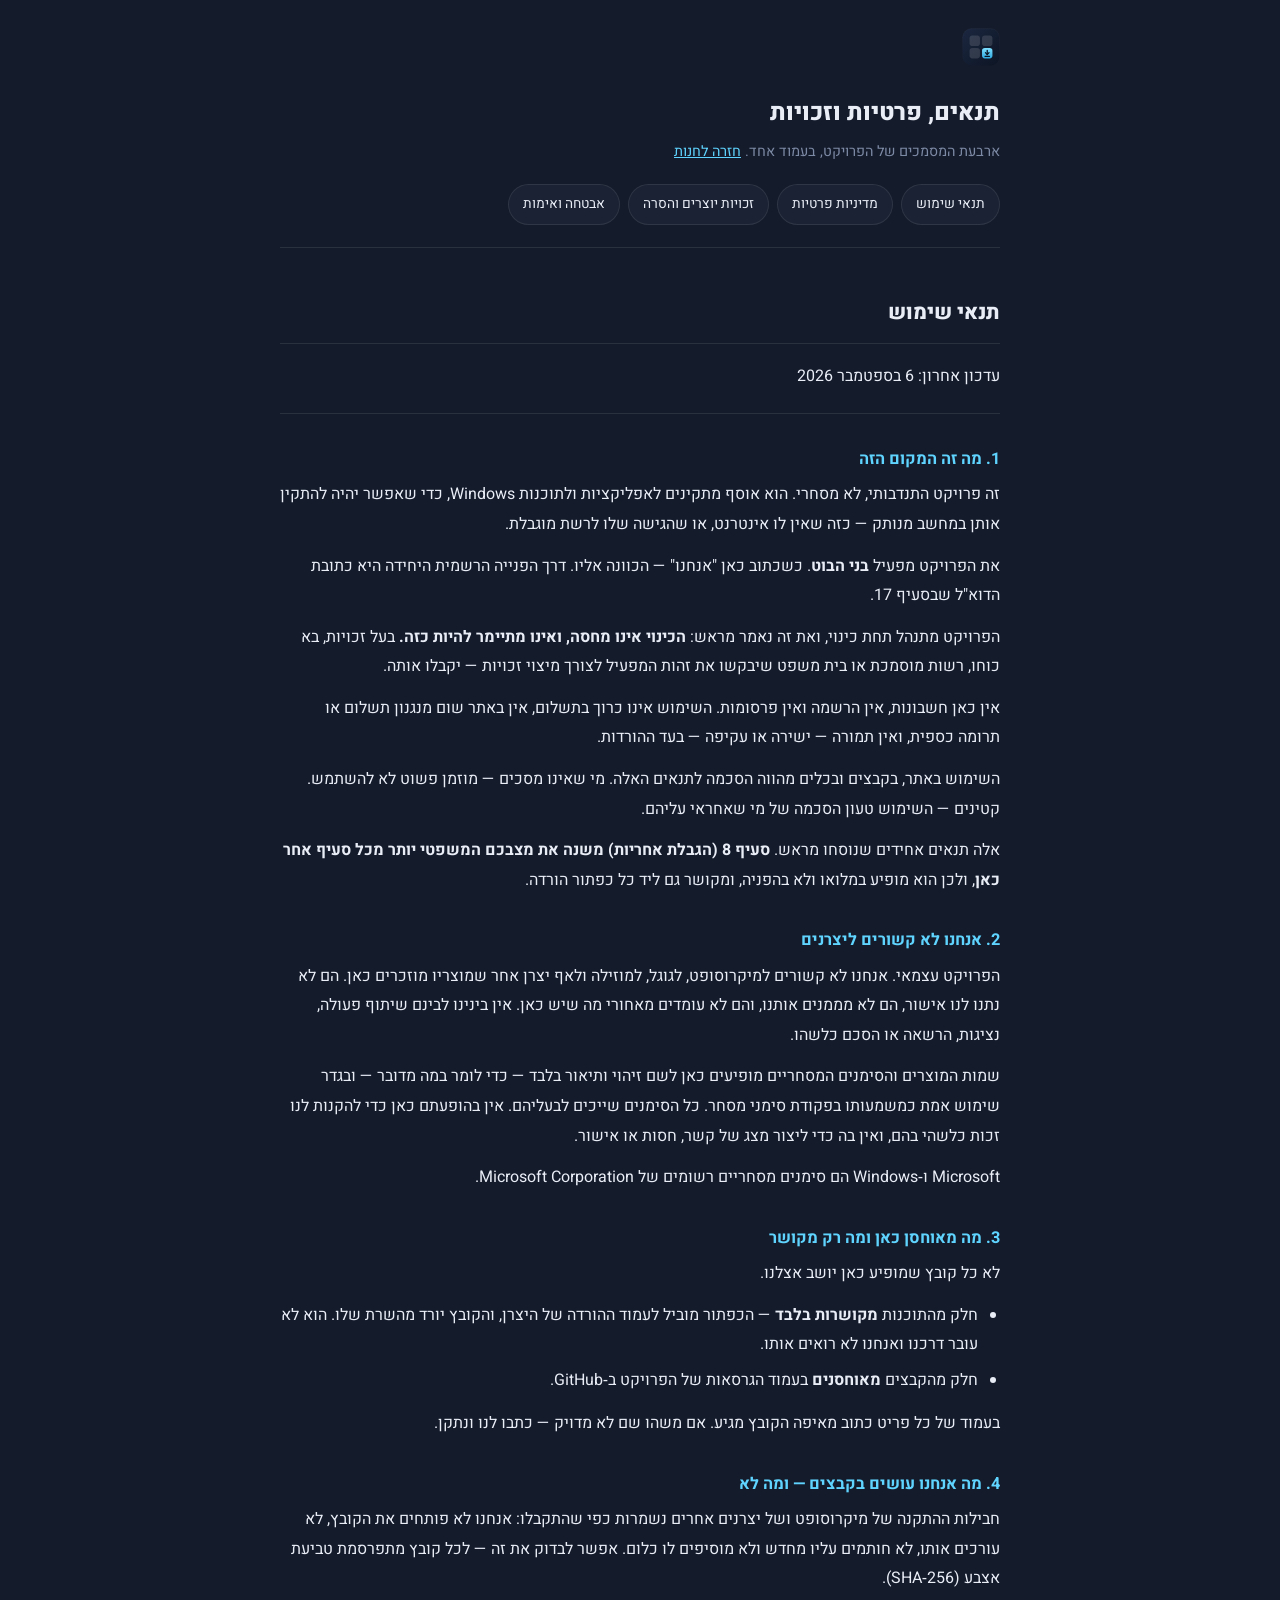
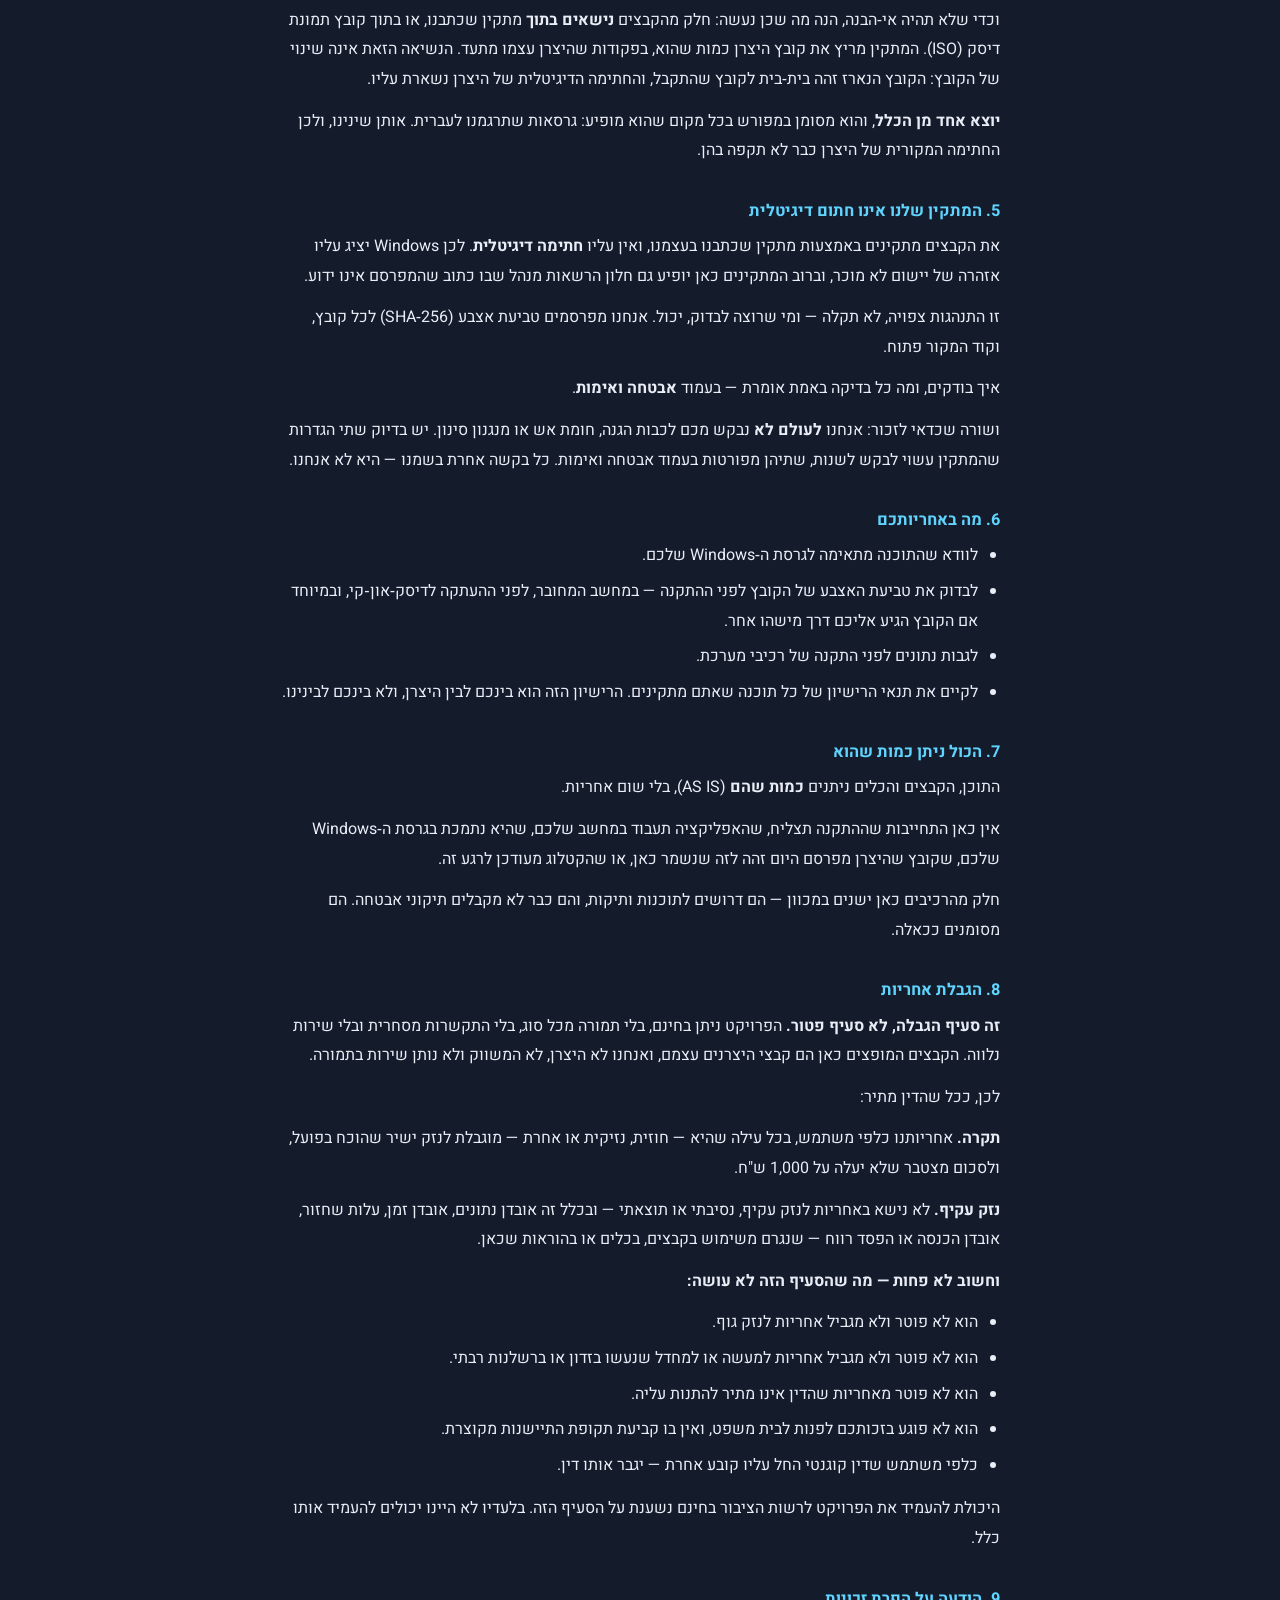
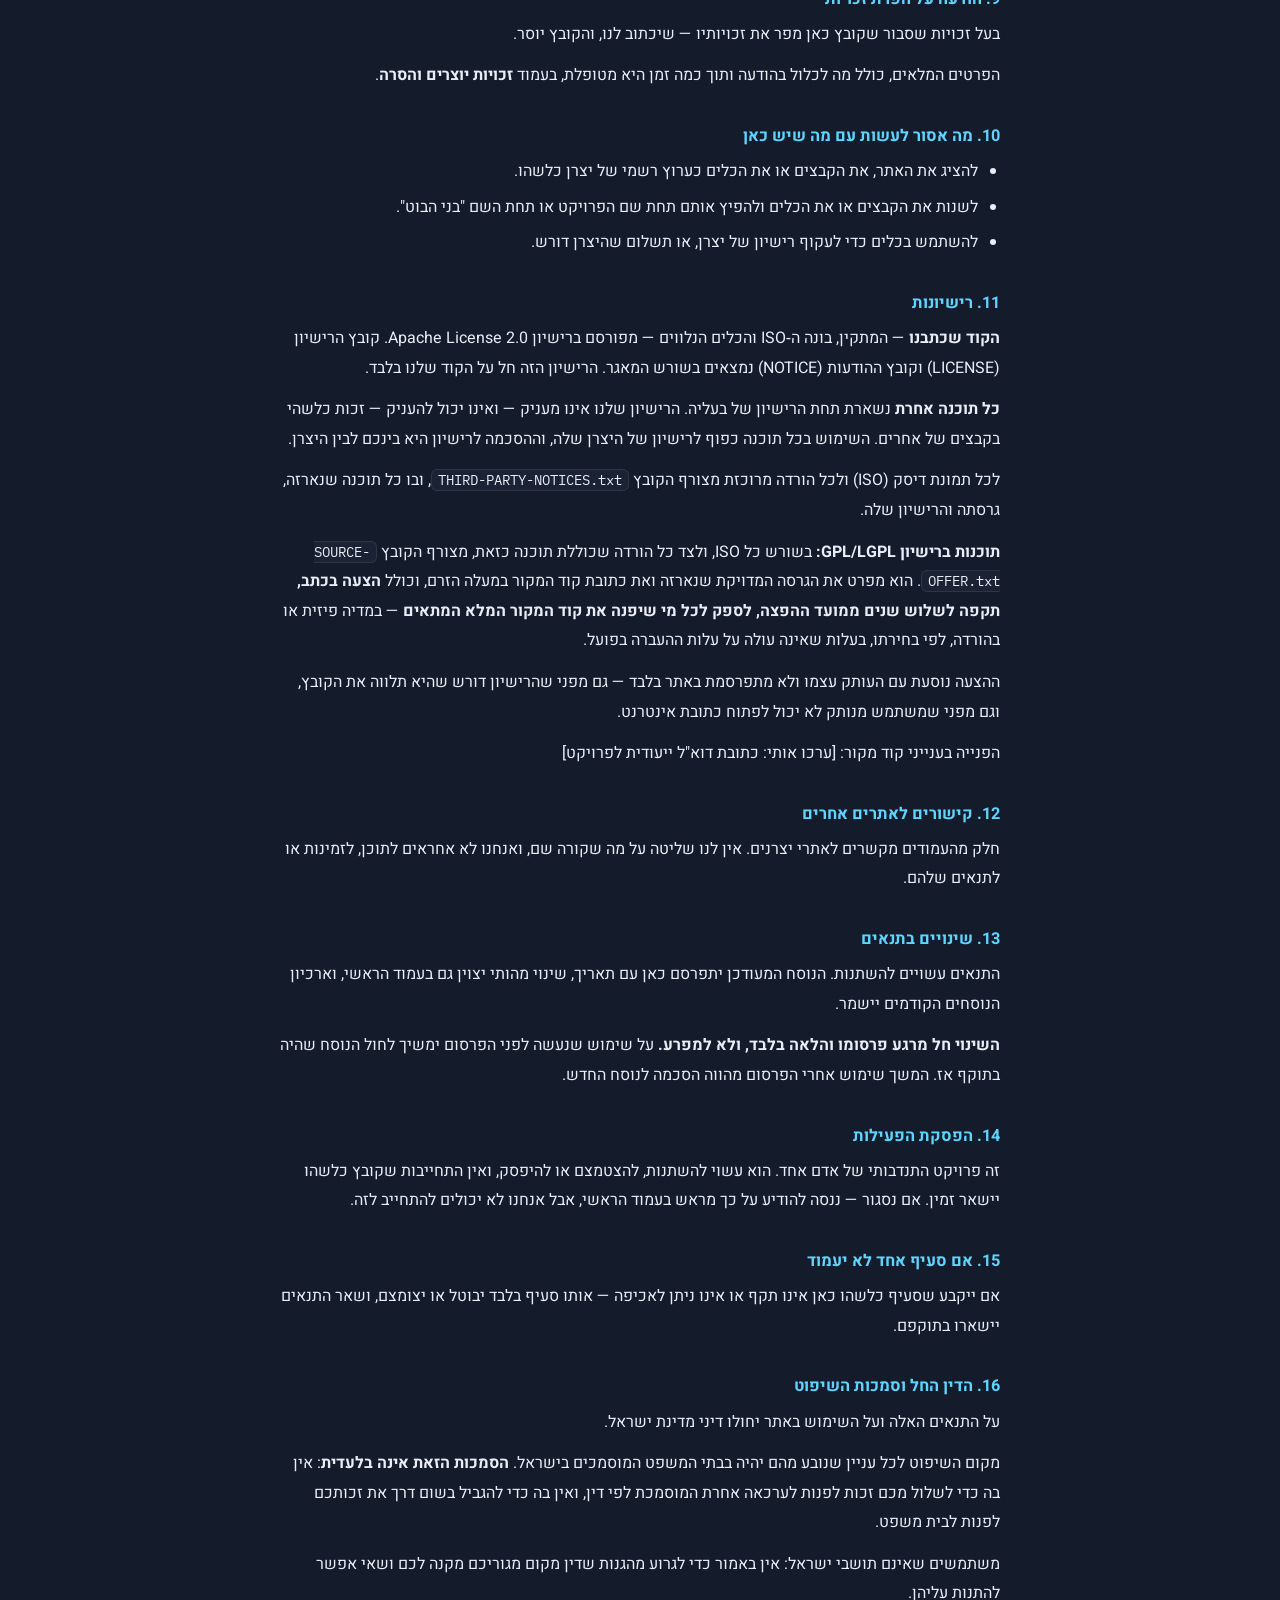
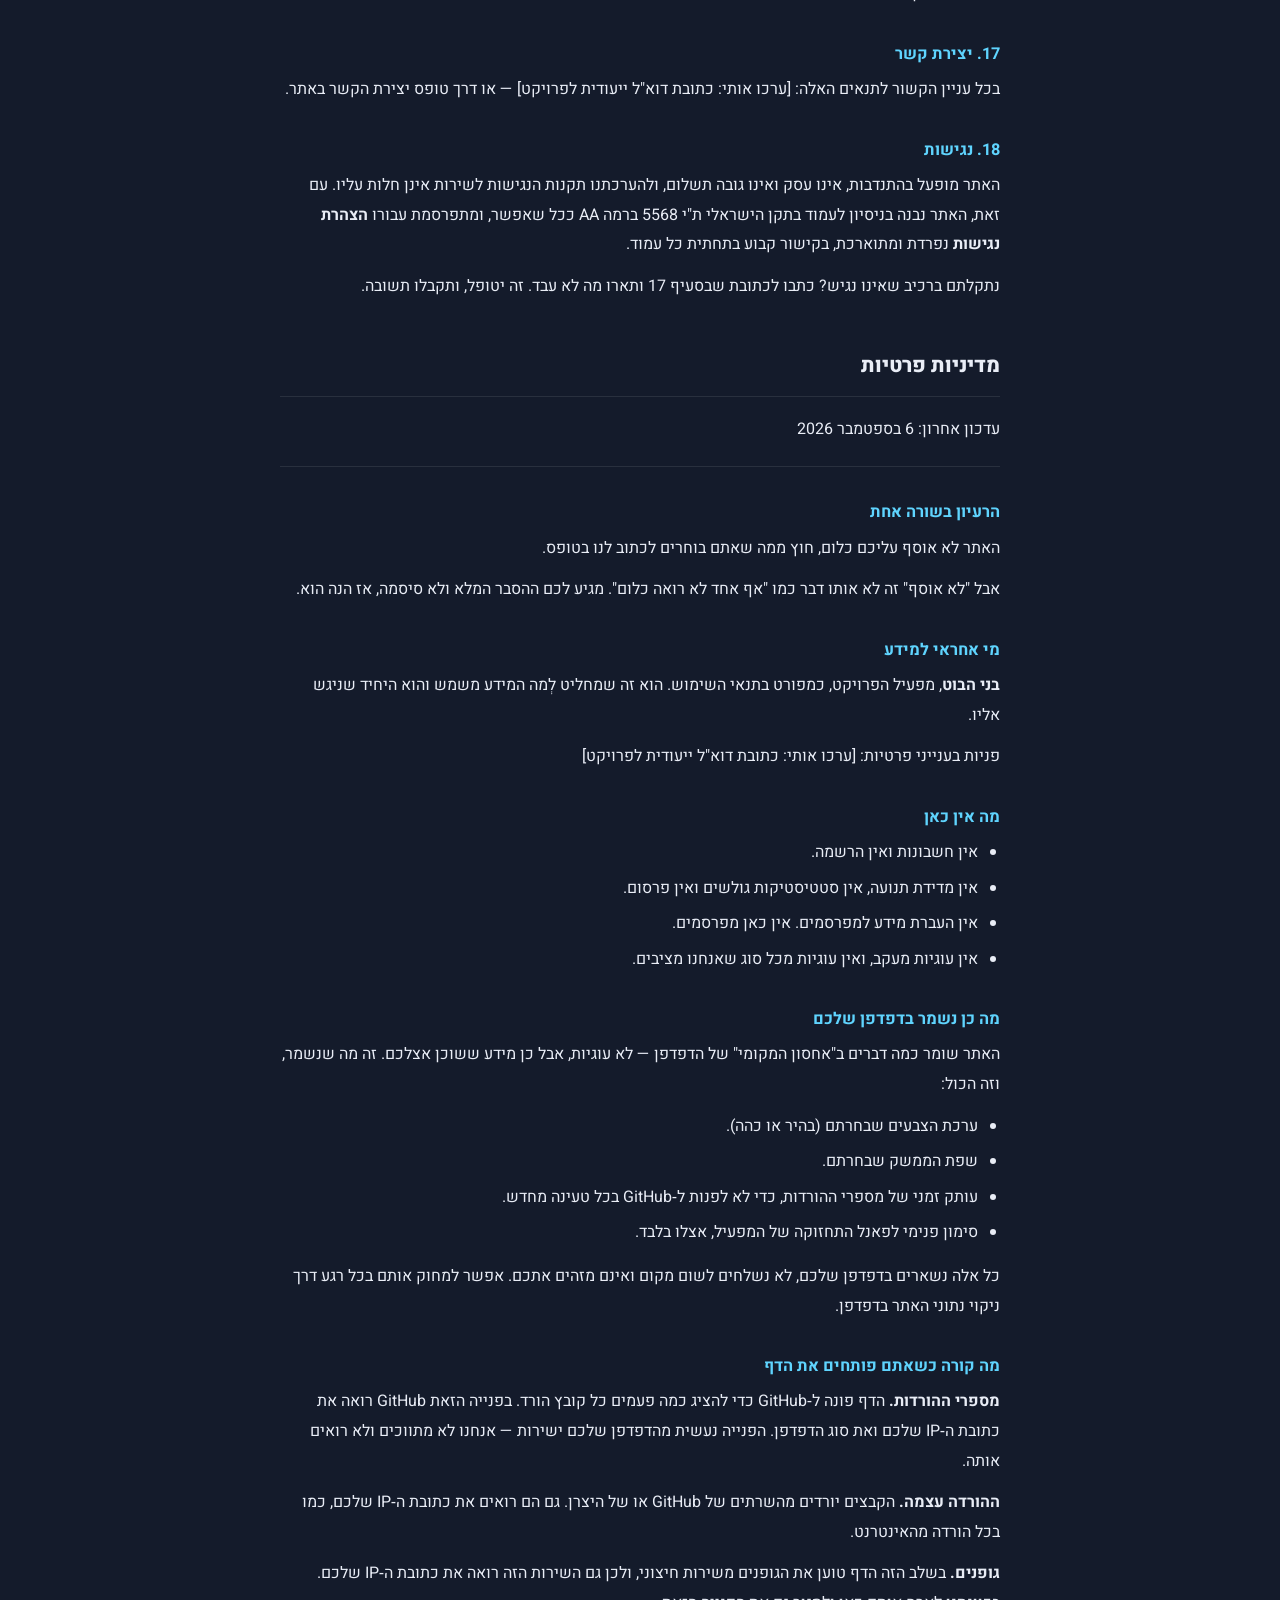
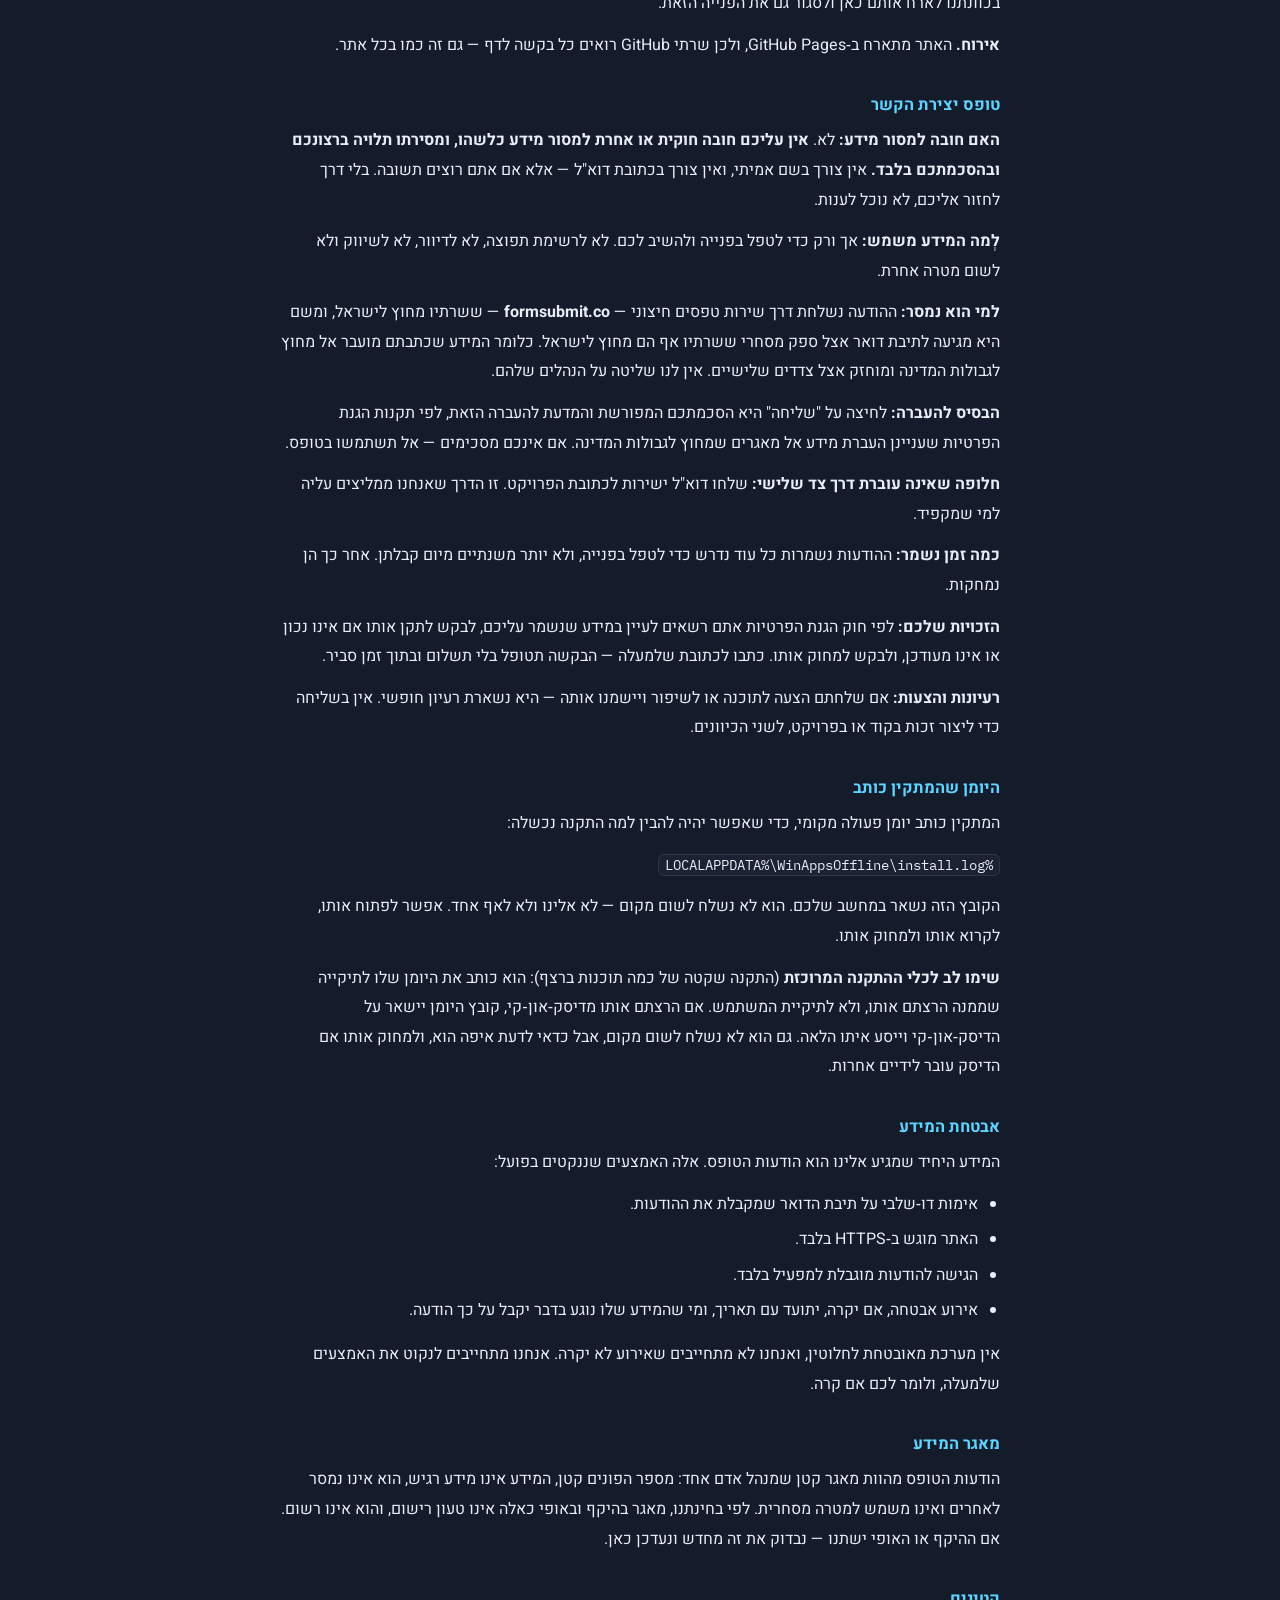
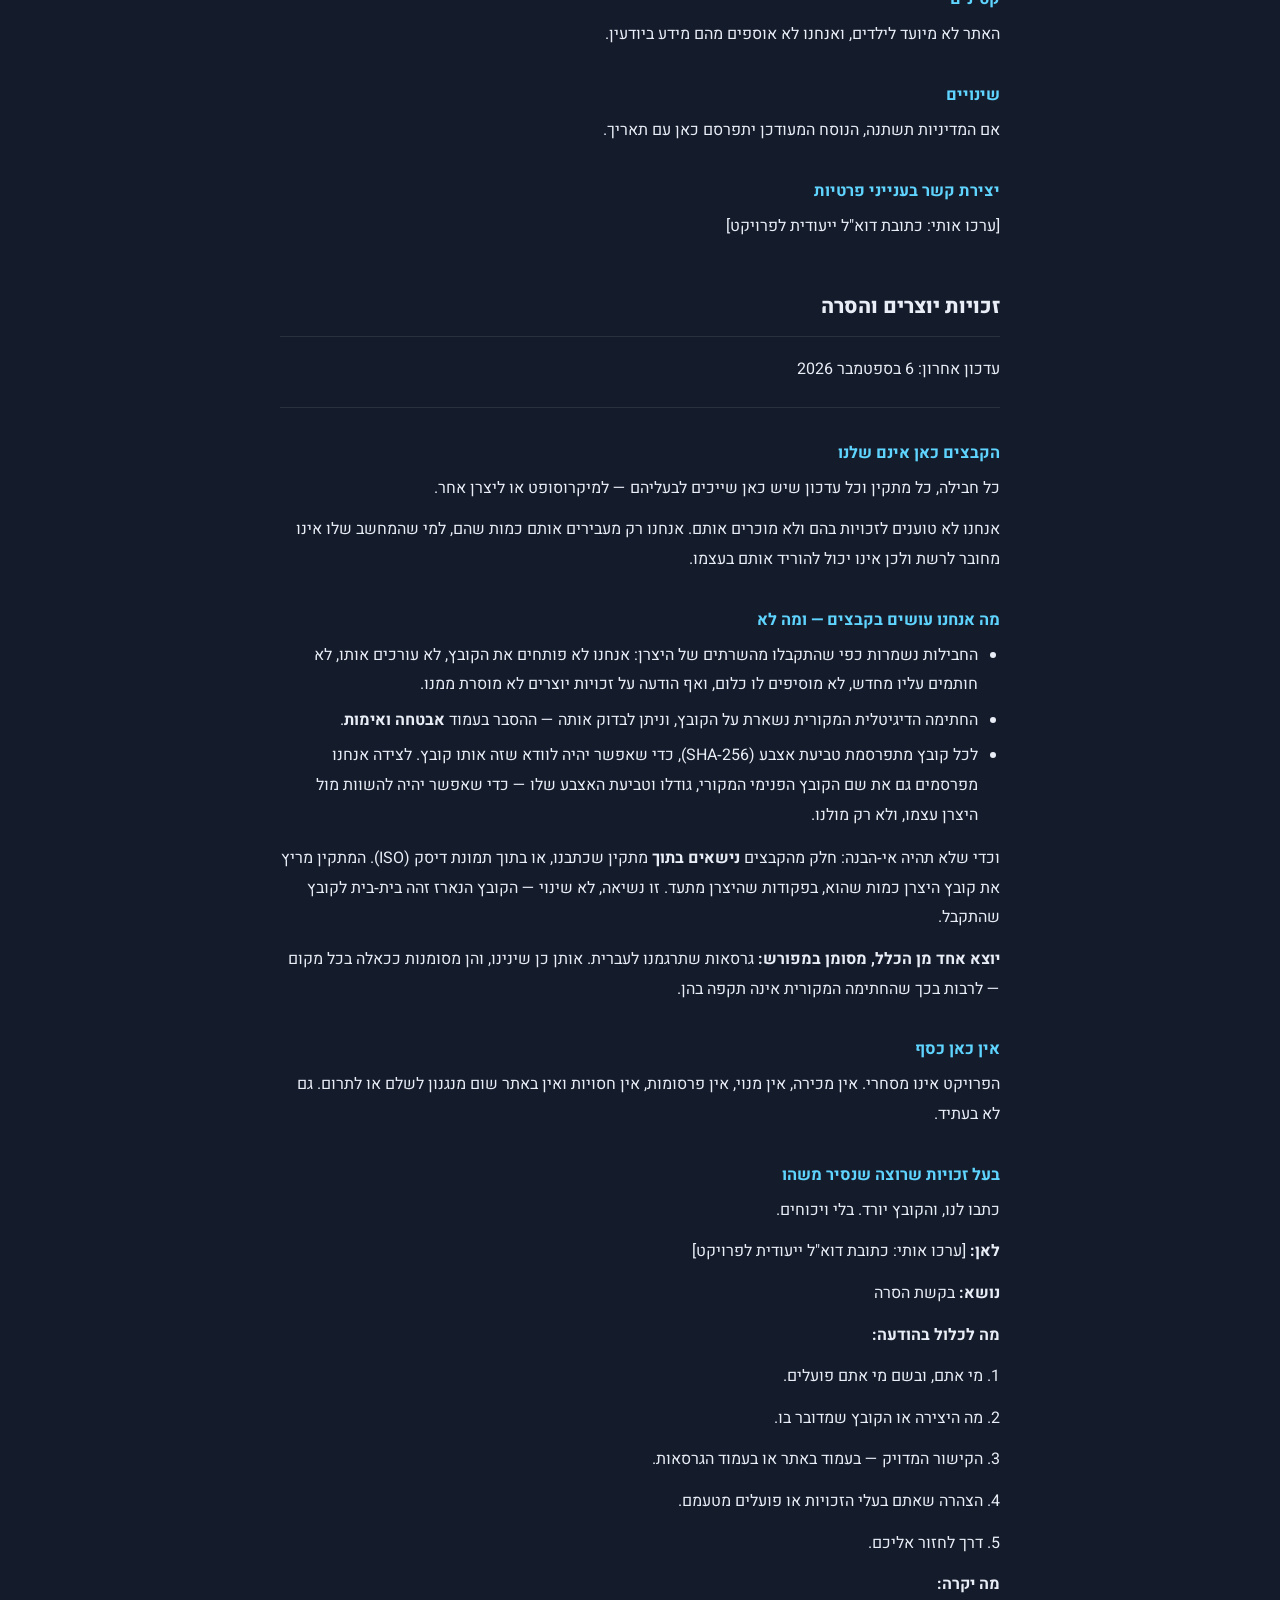
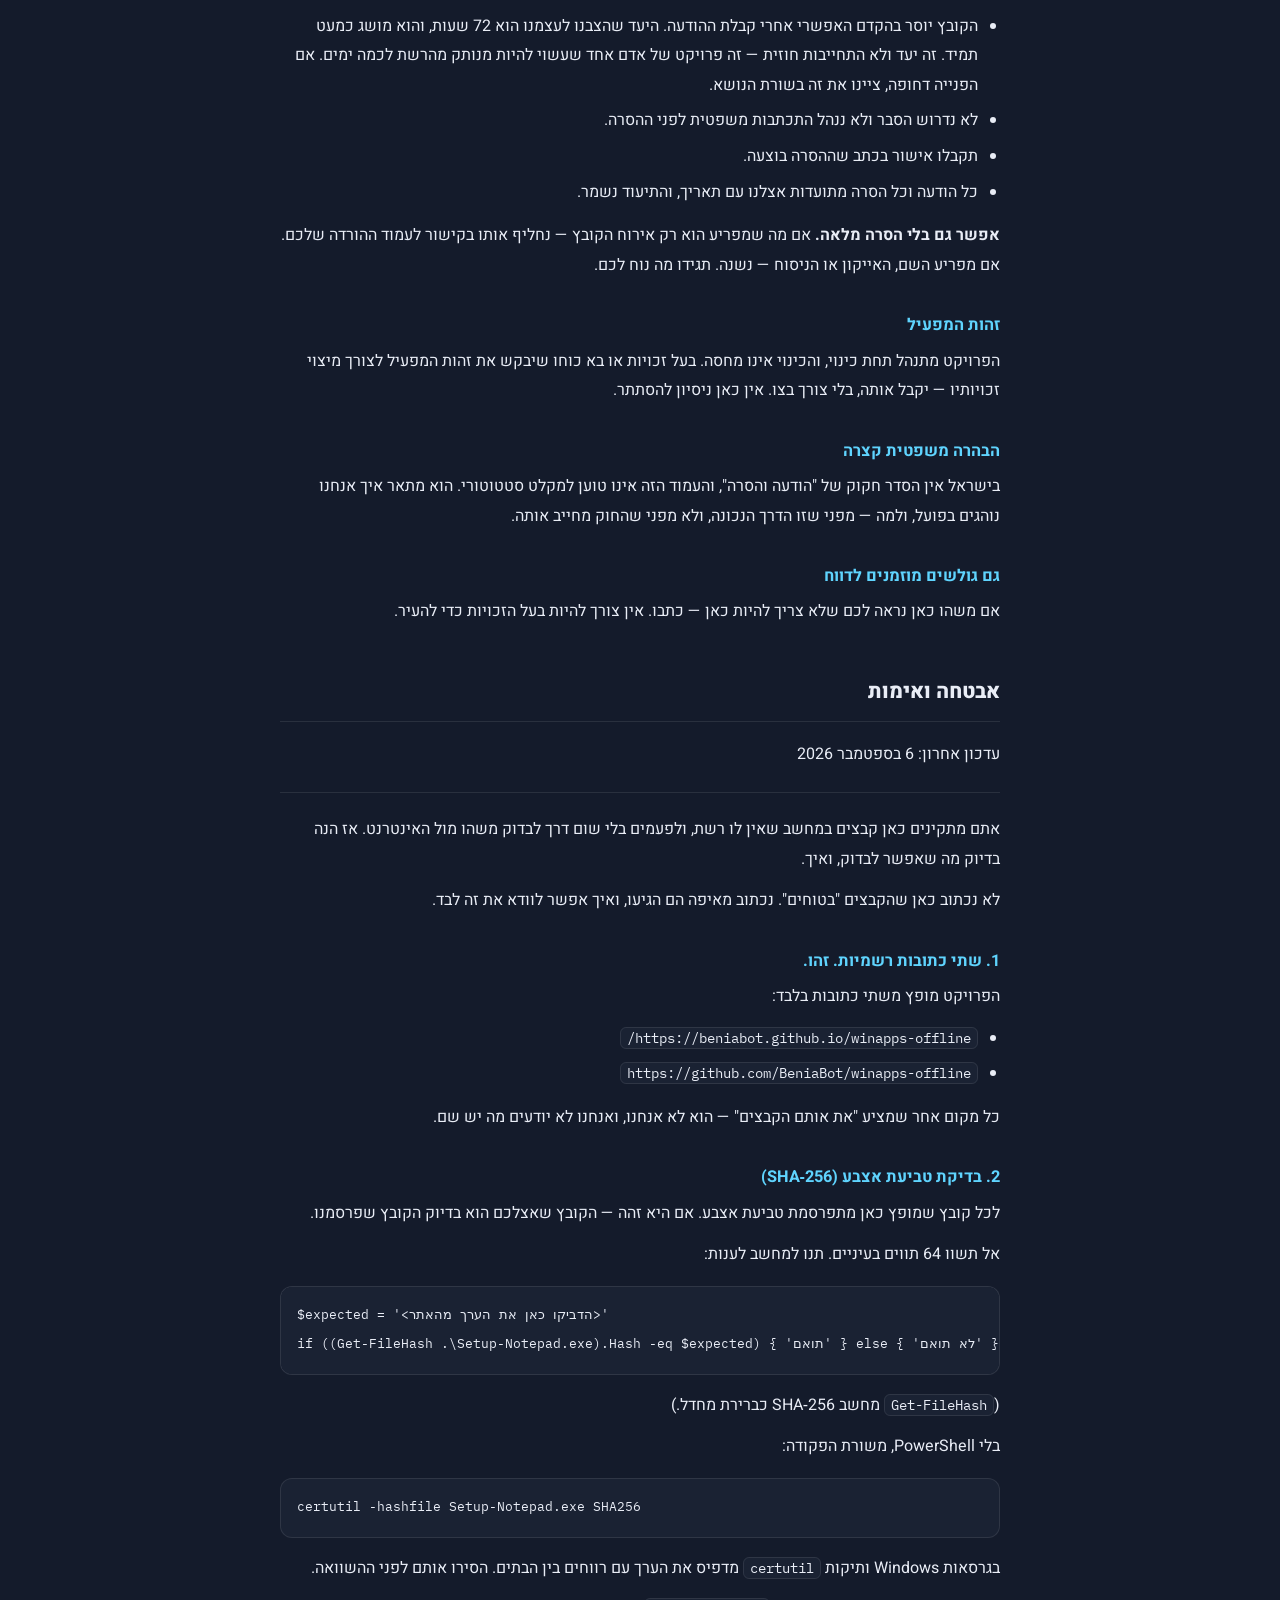
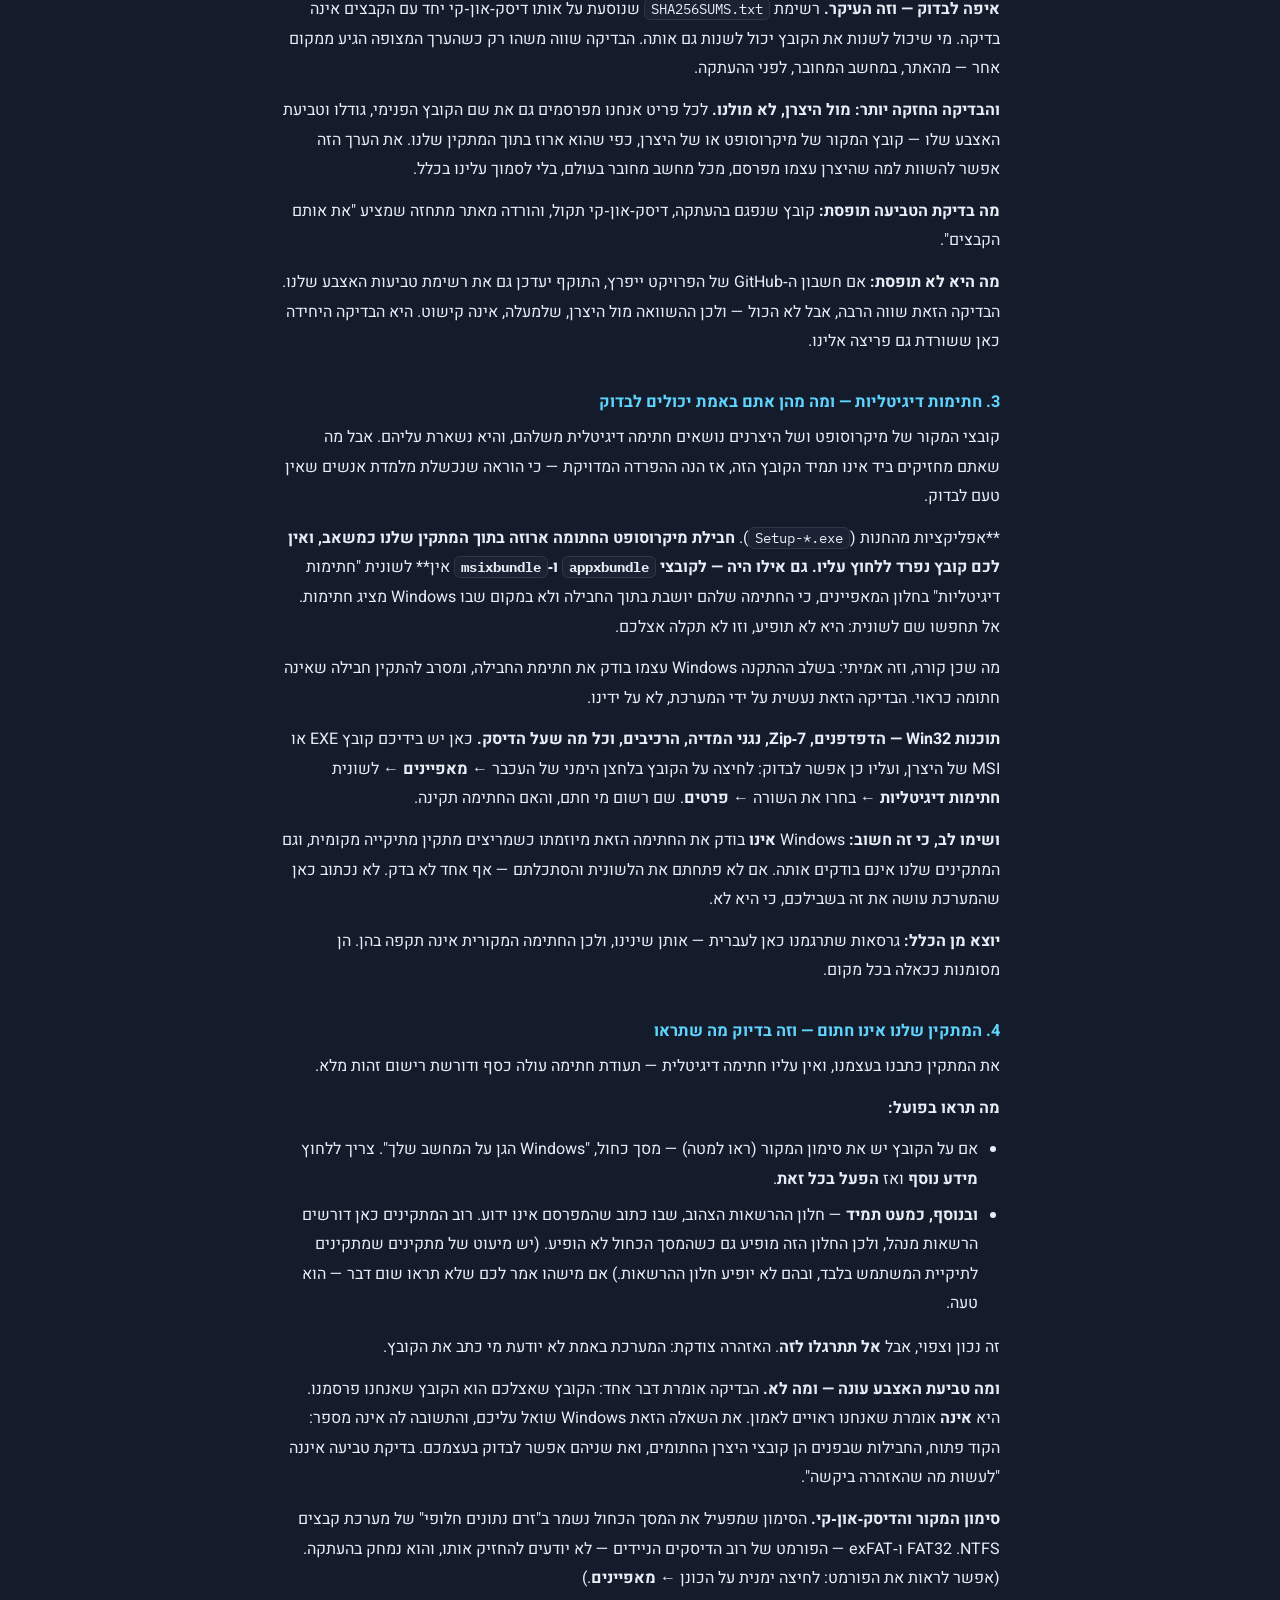
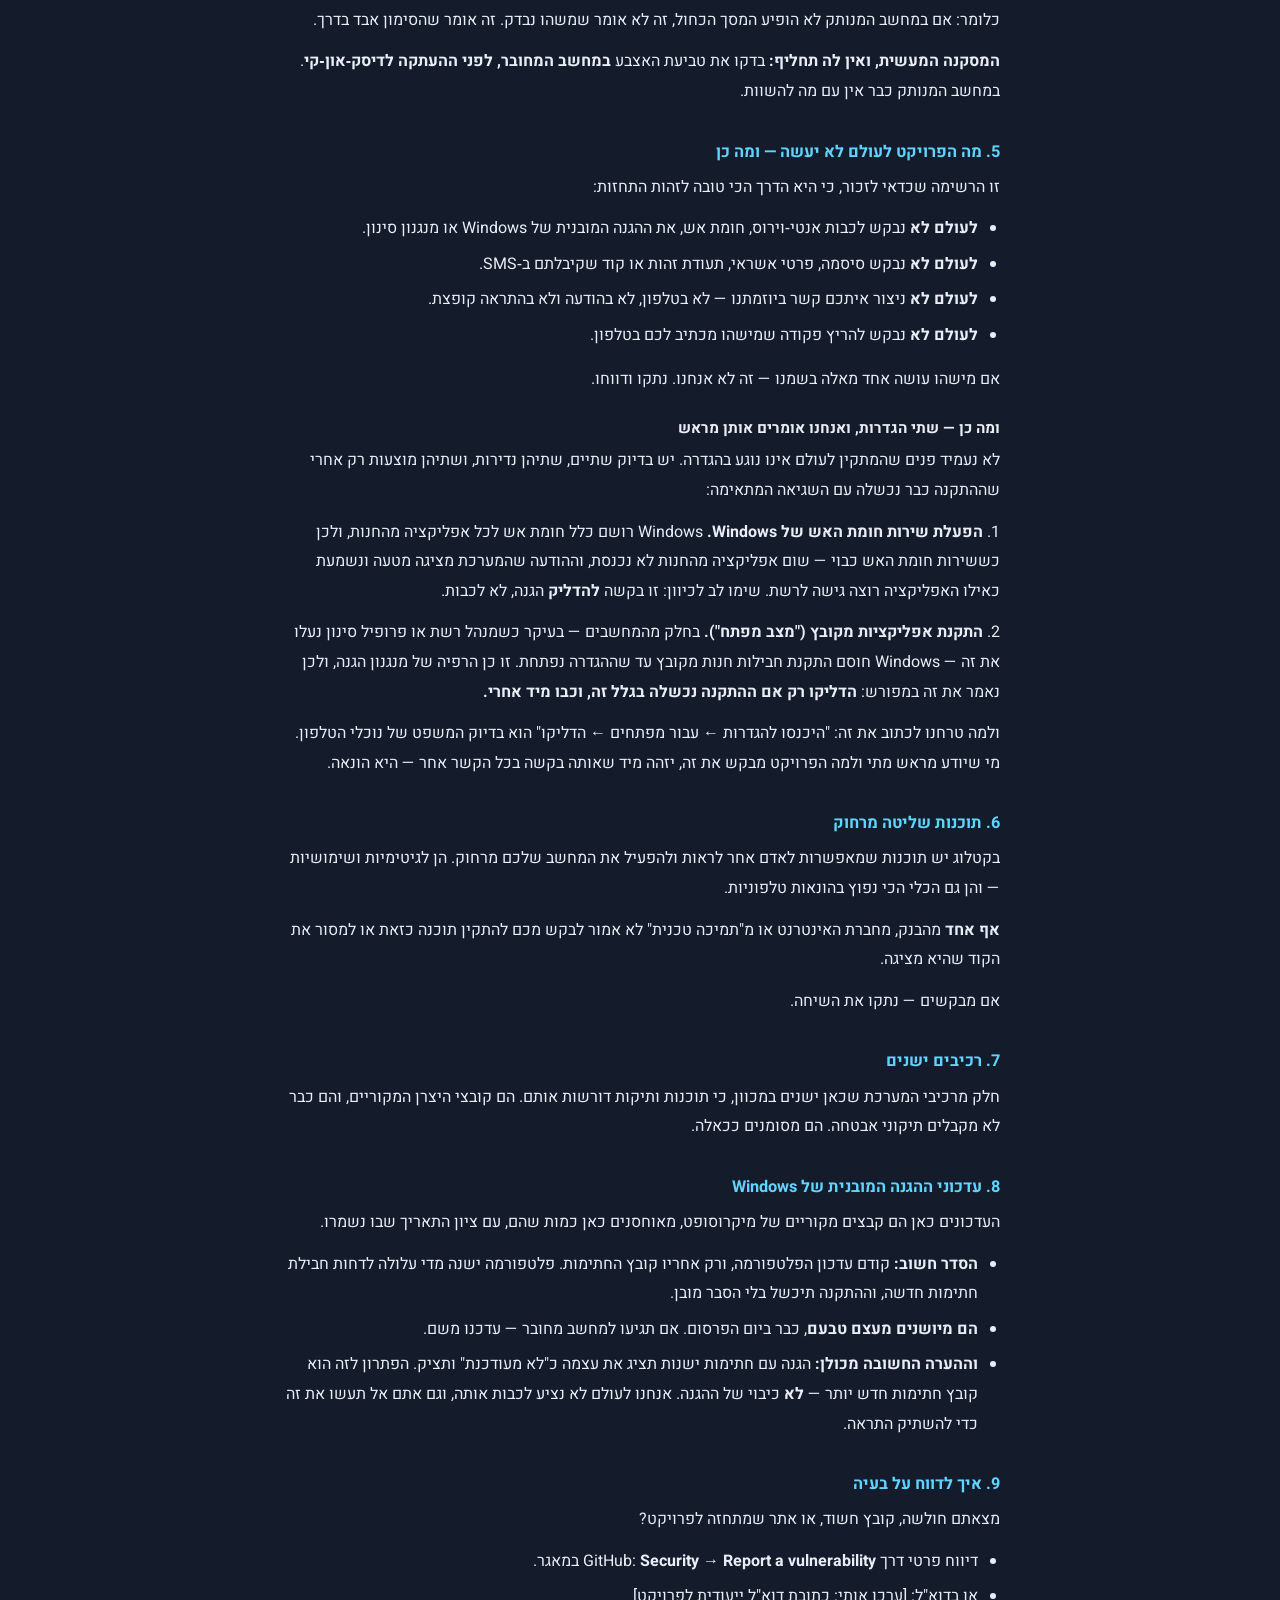
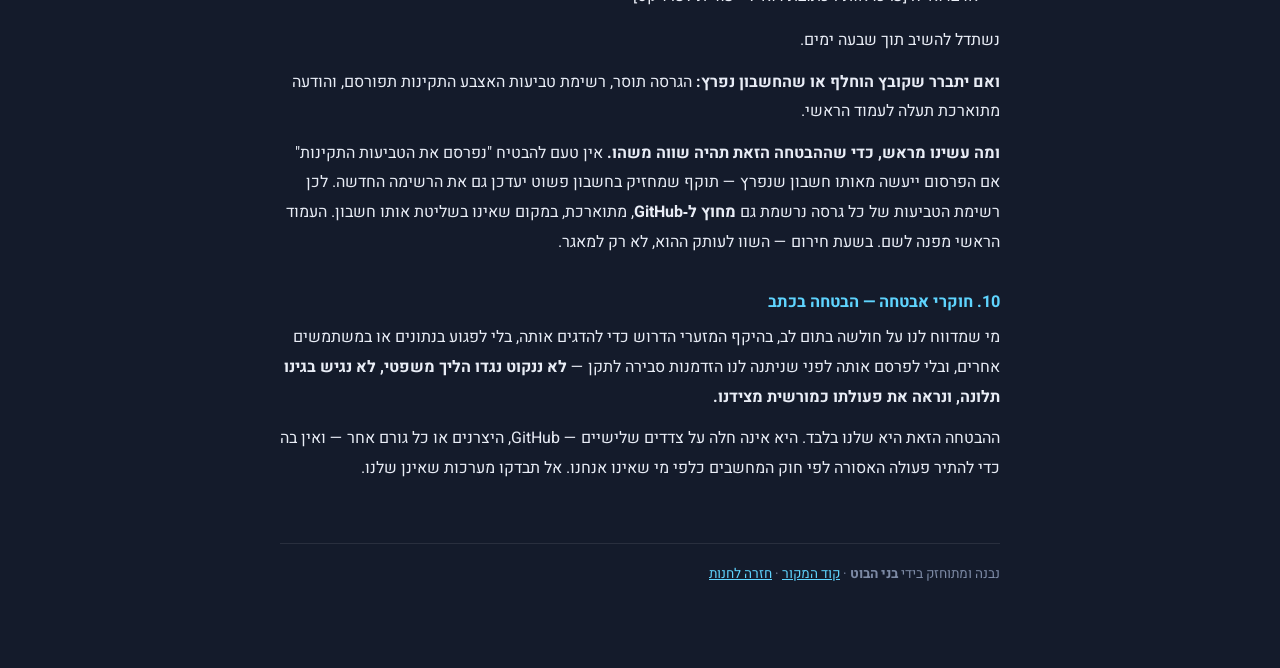
==== legal.html @ e9117ba4 "Terms, privacy, copyright and how to check a download The project had no licence file and no terms a" ====
<!doctype html>
<html lang="he" dir="rtl">
<head>
<meta charset="utf-8">
<meta name="viewport" content="width=device-width,initial-scale=1">
<title>תנאים, פרטיות וזכויות — חנות אפליקציות אופליין</title>
<meta name="description" content="תנאי השימוש, מדיניות הפרטיות, זכויות היוצרים והוראות האימות של חנות האפליקציות האופליין.">
<meta name="referrer" content="strict-origin-when-cross-origin">
<link rel="icon" href="logo.svg">
<link rel="preconnect" href="https://fonts.googleapis.com">
<link rel="preconnect" href="https://fonts.gstatic.com" crossorigin>
<link href="https://fonts.googleapis.com/css2?family=Heebo:wght@400;500;700;800&family=IBM+Plex+Mono:wght@500&display=swap" rel="stylesheet">
<style>
  :root {
    --ink:#e9edf6; --muted:#7d8aa5; --accent:#5fd4fe; --on-accent:#0b1524;
    --stroke:rgba(255,255,255,.09); --panel:#1a2233; --panel-2:#141b2b; --warn:#ffc46b;
  }
  * { box-sizing:border-box; }
  body { margin:0; background:var(--panel-2); color:var(--ink);
         font-family:"Heebo","Segoe UI",sans-serif; font-size:16px; line-height:1.85; }
  .wrap { max-width:760px; margin:0 auto; padding:28px 20px 80px; }
  header { border-bottom:1px solid var(--stroke); padding-bottom:18px; margin-bottom:22px; }
  header img { height:38px; }
  h1 { font-size:1.5rem; font-weight:800; margin:14px 0 4px; }
  .sub { color:var(--muted); font-size:.9rem; }
  .toc { display:flex; flex-wrap:wrap; gap:8px; margin:18px 0 4px; }
  .toc a { background:var(--panel); border:1px solid var(--stroke); border-radius:999px;
           padding:7px 14px; color:var(--ink); text-decoration:none; font-size:.86rem; }
  .toc a:hover { border-color:var(--accent); color:var(--accent); }
  section { margin-top:46px; scroll-margin-top:16px; }
  h2 { font-size:1.3rem; font-weight:800; border-bottom:1px solid var(--stroke);
       padding-bottom:10px; margin:0 0 18px; }
  h3 { font-size:1.02rem; font-weight:700; margin:30px 0 6px; color:var(--accent); }
  h4 { font-size:.95rem; font-weight:700; margin:20px 0 4px; }
  p { margin:0 0 12px; }
  ul { margin:0 0 14px; padding-inline-start:22px; }
  li { margin-bottom:6px; }
  hr { border:0; border-top:1px solid var(--stroke); margin:22px 0; }
  a { color:var(--accent); }
  code { font-family:"IBM Plex Mono",monospace; font-size:.85em; background:var(--panel);
         border:1px solid var(--stroke); border-radius:6px; padding:1px 6px; }
  pre { background:var(--panel); border:1px solid var(--stroke); border-radius:12px;
        padding:14px 16px; overflow-x:auto; direction:ltr; text-align:left; }
  pre code { background:none; border:0; padding:0; font-size:.82rem; line-height:1.65; }
  b { font-weight:700; }
  footer { margin-top:60px; padding-top:18px; border-top:1px solid var(--stroke);
           color:var(--muted); font-size:.85rem; }
  @media (max-width:640px){ body{font-size:15px;} .wrap{padding:20px 16px 60px;} }
</style>
</head>
<body>
<div class="wrap">
<header>
  <a href="./"><img src="logo.svg" alt="חנות אפליקציות אופליין"></a>
  <h1>תנאים, פרטיות וזכויות</h1>
  <div class="sub">ארבעת המסמכים של הפרויקט, בעמוד אחד. <a href="./">חזרה לחנות</a></div>
  <nav class="toc"><a href="#terms">תנאי שימוש</a><a href="#privacy">מדיניות פרטיות</a><a href="#copyright">זכויות יוצרים והסרה</a><a href="#security">אבטחה ואימות</a></nav>
</header>
<section id="terms">
<h2>תנאי שימוש</h2>
<p>עדכון אחרון: 6 בספטמבר 2026</p>
<hr>
<h3>1. מה זה המקום הזה</h3>
<p>זה פרויקט התנדבותי, לא מסחרי. הוא אוסף מתקינים לאפליקציות ולתוכנות Windows, כדי שאפשר יהיה להתקין אותן במחשב מנותק — כזה שאין לו אינטרנט, או שהגישה שלו לרשת מוגבלת.</p>
<p>את הפרויקט מפעיל <b>בני הבוט</b>. כשכתוב כאן "אנחנו" — הכוונה אליו. דרך הפנייה הרשמית היחידה היא כתובת הדוא"ל שבסעיף 17.</p>
<p>הפרויקט מתנהל תחת כינוי, ואת זה נאמר מראש: <b>הכינוי אינו מחסה, ואינו מתיימר להיות כזה.</b> בעל זכויות, בא כוחו, רשות מוסמכת או בית משפט שיבקשו את זהות המפעיל לצורך מיצוי זכויות — יקבלו אותה.</p>
<p>אין כאן חשבונות, אין הרשמה ואין פרסומות. השימוש אינו כרוך בתשלום, אין באתר שום מנגנון תשלום או תרומה כספית, ואין תמורה — ישירה או עקיפה — בעד ההורדות.</p>
<p>השימוש באתר, בקבצים ובכלים מהווה הסכמה לתנאים האלה. מי שאינו מסכים — מוזמן פשוט לא להשתמש. קטינים — השימוש טעון הסכמה של מי שאחראי עליהם.</p>
<p>אלה תנאים אחידים שנוסחו מראש. <b>סעיף 8 (הגבלת אחריות) משנה את מצבכם המשפטי יותר מכל סעיף אחר כאן</b>, ולכן הוא מופיע במלואו ולא בהפניה, ומקושר גם ליד כל כפתור הורדה.</p>
<h3>2. אנחנו לא קשורים ליצרנים</h3>
<p>הפרויקט עצמאי. אנחנו לא קשורים למיקרוסופט, לגוגל, למוזילה ולאף יצרן אחר שמוצריו מוזכרים כאן. הם לא נתנו לנו אישור, הם לא מממנים אותנו, והם לא עומדים מאחורי מה שיש כאן. אין בינינו לבינם שיתוף פעולה, נציגות, הרשאה או הסכם כלשהו.</p>
<p>שמות המוצרים והסימנים המסחריים מופיעים כאן לשם זיהוי ותיאור בלבד — כדי לומר במה מדובר — ובגדר שימוש אמת כמשמעותו בפקודת סימני מסחר. כל הסימנים שייכים לבעליהם. אין בהופעתם כאן כדי להקנות לנו זכות כלשהי בהם, ואין בה כדי ליצור מצג של קשר, חסות או אישור.</p>
<p>Microsoft ו‑Windows הם סימנים מסחריים רשומים של Microsoft Corporation.</p>
<h3>3. מה מאוחסן כאן ומה רק מקושר</h3>
<p>לא כל קובץ שמופיע כאן יושב אצלנו.</p>
<ul><li>חלק מהתוכנות <b>מקושרות בלבד</b> — הכפתור מוביל לעמוד ההורדה של היצרן, והקובץ יורד מהשרת שלו. הוא לא עובר דרכנו ואנחנו לא רואים אותו.</li><li>חלק מהקבצים <b>מאוחסנים</b> בעמוד הגרסאות של הפרויקט ב‑GitHub.</li></ul>
<p>בעמוד של כל פריט כתוב מאיפה הקובץ מגיע. אם משהו שם לא מדויק — כתבו לנו ונתקן.</p>
<h3>4. מה אנחנו עושים בקבצים — ומה לא</h3>
<p>חבילות ההתקנה של מיקרוסופט ושל יצרנים אחרים נשמרות כפי שהתקבלו: אנחנו לא פותחים את הקובץ, לא עורכים אותו, לא חותמים עליו מחדש ולא מוסיפים לו כלום. אפשר לבדוק את זה — לכל קובץ מתפרסמת טביעת אצבע (SHA‑256).</p>
<p>וכדי שלא תהיה אי‑הבנה, הנה מה שכן נעשה: חלק מהקבצים <b>נישאים בתוך</b> מתקין שכתבנו, או בתוך קובץ תמונת דיסק (ISO). המתקין מריץ את קובץ היצרן כמות שהוא, בפקודות שהיצרן עצמו מתעד. הנשיאה הזאת אינה שינוי של הקובץ: הקובץ הנארז זהה בית‑בית לקובץ שהתקבל, והחתימה הדיגיטלית של היצרן נשארת עליו.</p>
<p><b>יוצא אחד מן הכלל</b>, והוא מסומן במפורש בכל מקום שהוא מופיע: גרסאות שתרגמנו לעברית. אותן שינינו, ולכן החתימה המקורית של היצרן כבר לא תקפה בהן.</p>
<h3>5. המתקין שלנו אינו חתום דיגיטלית</h3>
<p>את הקבצים מתקינים באמצעות מתקין שכתבנו בעצמנו, ואין עליו <b>חתימה דיגיטלית</b>. לכן Windows יציג עליו אזהרה של יישום לא מוכר, וברוב המתקינים כאן יופיע גם חלון הרשאות מנהל שבו כתוב שהמפרסם אינו ידוע.</p>
<p>זו התנהגות צפויה, לא תקלה — ומי שרוצה לבדוק, יכול. אנחנו מפרסמים טביעת אצבע (SHA‑256) לכל קובץ, וקוד המקור פתוח.</p>
<p>איך בודקים, ומה כל בדיקה באמת אומרת — בעמוד <b>אבטחה ואימות</b>.</p>
<p>ושורה שכדאי לזכור: אנחנו <b>לעולם לא</b> נבקש מכם לכבות הגנה, חומת אש או מנגנון סינון. יש בדיוק שתי הגדרות שהמתקין עשוי לבקש לשנות, שתיהן מפורטות בעמוד אבטחה ואימות. כל בקשה אחרת בשמנו — היא לא אנחנו.</p>
<h3>6. מה באחריותכם</h3>
<ul><li>לוודא שהתוכנה מתאימה לגרסת ה‑Windows שלכם.</li><li>לבדוק את טביעת האצבע של הקובץ לפני ההתקנה — במחשב המחובר, לפני ההעתקה לדיסק‑און‑קי, ובמיוחד אם הקובץ הגיע אליכם דרך מישהו אחר.</li><li>לגבות נתונים לפני התקנה של רכיבי מערכת.</li><li>לקיים את תנאי הרישיון של כל תוכנה שאתם מתקינים. הרישיון הזה הוא בינכם לבין היצרן, ולא בינכם לבינינו.</li></ul>
<h3>7. הכול ניתן כמות שהוא</h3>
<p>התוכן, הקבצים והכלים ניתנים <b>כמות שהם</b> (AS IS), בלי שום אחריות.</p>
<p>אין כאן התחייבות שההתקנה תצליח, שהאפליקציה תעבוד במחשב שלכם, שהיא נתמכת בגרסת ה‑Windows שלכם, שקובץ שהיצרן מפרסם היום זהה לזה שנשמר כאן, או שהקטלוג מעודכן לרגע זה.</p>
<p>חלק מהרכיבים כאן ישנים במכוון — הם דרושים לתוכנות ותיקות, והם כבר לא מקבלים תיקוני אבטחה. הם מסומנים ככאלה.</p>
<h3>8. הגבלת אחריות</h3>
<p><b>זה סעיף הגבלה, לא סעיף פטור.</b> הפרויקט ניתן בחינם, בלי תמורה מכל סוג, בלי התקשרות מסחרית ובלי שירות נלווה. הקבצים המופצים כאן הם קבצי היצרנים עצמם, ואנחנו לא היצרן, לא המשווק ולא נותן שירות בתמורה.</p>
<p>לכן, ככל שהדין מתיר:</p>
<p><b>תקרה.</b> אחריותנו כלפי משתמש, בכל עילה שהיא — חוזית, נזיקית או אחרת — מוגבלת לנזק ישיר שהוכח בפועל, ולסכום מצטבר שלא יעלה על 1,000 ש"ח.</p>
<p><b>נזק עקיף.</b> לא נישא באחריות לנזק עקיף, נסיבתי או תוצאתי — ובכלל זה אובדן נתונים, אובדן זמן, עלות שחזור, אובדן הכנסה או הפסד רווח — שנגרם משימוש בקבצים, בכלים או בהוראות שכאן.</p>
<p><b>וחשוב לא פחות — מה שהסעיף הזה לא עושה:</b></p>
<ul><li>הוא לא פוטר ולא מגביל אחריות לנזק גוף.</li><li>הוא לא פוטר ולא מגביל אחריות למעשה או למחדל שנעשו בזדון או ברשלנות רבתי.</li><li>הוא לא פוטר מאחריות שהדין אינו מתיר להתנות עליה.</li><li>הוא לא פוגע בזכותכם לפנות לבית משפט, ואין בו קביעת תקופת התיישנות מקוצרת.</li><li>כלפי משתמש שדין קוגנטי החל עליו קובע אחרת — יגבר אותו דין.</li></ul>
<p>היכולת להעמיד את הפרויקט לרשות הציבור בחינם נשענת על הסעיף הזה. בלעדיו לא היינו יכולים להעמיד אותו כלל.</p>
<h3>9. הודעה על הפרת זכויות</h3>
<p>בעל זכויות שסבור שקובץ כאן מפר את זכויותיו — שיכתוב לנו, והקובץ יוסר.</p>
<p>הפרטים המלאים, כולל מה לכלול בהודעה ותוך כמה זמן היא מטופלת, בעמוד <b>זכויות יוצרים והסרה</b>.</p>
<h3>10. מה אסור לעשות עם מה שיש כאן</h3>
<ul><li>להציג את האתר, את הקבצים או את הכלים כערוץ רשמי של יצרן כלשהו.</li><li>לשנות את הקבצים או את הכלים ולהפיץ אותם תחת שם הפרויקט או תחת השם "בני הבוט".</li><li>להשתמש בכלים כדי לעקוף רישיון של יצרן, או תשלום שהיצרן דורש.</li></ul>
<h3>11. רישיונות</h3>
<p><b>הקוד שכתבנו</b> — המתקין, בונה ה‑ISO והכלים הנלווים — מפורסם ברישיון Apache License 2.0. קובץ הרישיון (LICENSE) וקובץ ההודעות (NOTICE) נמצאים בשורש המאגר. הרישיון הזה חל על הקוד שלנו בלבד.</p>
<p><b>כל תוכנה אחרת</b> נשארת תחת הרישיון של בעליה. הרישיון שלנו אינו מעניק — ואינו יכול להעניק — זכות כלשהי בקבצים של אחרים. השימוש בכל תוכנה כפוף לרישיון של היצרן שלה, וההסכמה לרישיון היא בינכם לבין היצרן.</p>
<p>לכל תמונת דיסק (ISO) ולכל הורדה מרוכזת מצורף הקובץ <code>THIRD-PARTY-NOTICES.txt</code>, ובו כל תוכנה שנארזה, גרסתה והרישיון שלה.</p>
<p><b>תוכנות ברישיון GPL/LGPL:</b> בשורש כל ISO, ולצד כל הורדה שכוללת תוכנה כזאת, מצורף הקובץ <code>SOURCE-OFFER.txt</code>. הוא מפרט את הגרסה המדויקת שנארזה ואת כתובת קוד המקור במעלה הזרם, וכולל <b>הצעה בכתב, תקפה לשלוש שנים ממועד ההפצה, לספק לכל מי שיפנה את קוד המקור המלא המתאים</b> — במדיה פיזית או בהורדה, לפי בחירתו, בעלות שאינה עולה על עלות ההעברה בפועל.</p>
<p>ההצעה נוסעת עם העותק עצמו ולא מתפרסמת באתר בלבד — גם מפני שהרישיון דורש שהיא תלווה את הקובץ, וגם מפני שמשתמש מנותק לא יכול לפתוח כתובת אינטרנט.</p>
<p>הפנייה בענייני קוד מקור: [ערכו אותי: כתובת דוא"ל ייעודית לפרויקט]</p>
<h3>12. קישורים לאתרים אחרים</h3>
<p>חלק מהעמודים מקשרים לאתרי יצרנים. אין לנו שליטה על מה שקורה שם, ואנחנו לא אחראים לתוכן, לזמינות או לתנאים שלהם.</p>
<h3>13. שינויים בתנאים</h3>
<p>התנאים עשויים להשתנות. הנוסח המעודכן יתפרסם כאן עם תאריך, שינוי מהותי יצוין גם בעמוד הראשי, וארכיון הנוסחים הקודמים יישמר.</p>
<p><b>השינוי חל מרגע פרסומו והלאה בלבד, ולא למפרע.</b> על שימוש שנעשה לפני הפרסום ימשיך לחול הנוסח שהיה בתוקף אז. המשך שימוש אחרי הפרסום מהווה הסכמה לנוסח החדש.</p>
<h3>14. הפסקת הפעילות</h3>
<p>זה פרויקט התנדבותי של אדם אחד. הוא עשוי להשתנות, להצטמצם או להיפסק, ואין התחייבות שקובץ כלשהו יישאר זמין. אם נסגור — ננסה להודיע על כך מראש בעמוד הראשי, אבל אנחנו לא יכולים להתחייב לזה.</p>
<h3>15. אם סעיף אחד לא יעמוד</h3>
<p>אם ייקבע שסעיף כלשהו כאן אינו תקף או אינו ניתן לאכיפה — אותו סעיף בלבד יבוטל או יצומצם, ושאר התנאים יישארו בתוקפם.</p>
<h3>16. הדין החל וסמכות השיפוט</h3>
<p>על התנאים האלה ועל השימוש באתר יחולו דיני מדינת ישראל.</p>
<p>מקום השיפוט לכל עניין שנובע מהם יהיה בבתי המשפט המוסמכים בישראל. <b>הסמכות הזאת אינה בלעדית</b>: אין בה כדי לשלול מכם זכות לפנות לערכאה אחרת המוסמכת לפי דין, ואין בה כדי להגביל בשום דרך את זכותכם לפנות לבית משפט.</p>
<p>משתמשים שאינם תושבי ישראל: אין באמור כדי לגרוע מהגנות שדין מקום מגוריכם מקנה לכם ושאי אפשר להתנות עליהן.</p>
<h3>17. יצירת קשר</h3>
<p>בכל עניין הקשור לתנאים האלה: [ערכו אותי: כתובת דוא"ל ייעודית לפרויקט] — או דרך טופס יצירת הקשר באתר.</p>
<h3>18. נגישות</h3>
<p>האתר מופעל בהתנדבות, אינו עסק ואינו גובה תשלום, ולהערכתנו תקנות הנגישות לשירות אינן חלות עליו. עם זאת, האתר נבנה בניסיון לעמוד בתקן הישראלי ת"י 5568 ברמה AA ככל שאפשר, ומתפרסמת עבורו <b>הצהרת נגישות</b> נפרדת ומתוארכת, בקישור קבוע בתחתית כל עמוד.</p>
<p>נתקלתם ברכיב שאינו נגיש? כתבו לכתובת שבסעיף 17 ותארו מה לא עבד. זה יטופל, ותקבלו תשובה.</p>
</section>
<section id="privacy">
<h2>מדיניות פרטיות</h2>
<p>עדכון אחרון: 6 בספטמבר 2026</p>
<hr>
<h3>הרעיון בשורה אחת</h3>
<p>האתר לא אוסף עליכם כלום, חוץ ממה שאתם בוחרים לכתוב לנו בטופס.</p>
<p>אבל "לא אוסף" זה לא אותו דבר כמו "אף אחד לא רואה כלום". מגיע לכם ההסבר המלא ולא סיסמה, אז הנה הוא.</p>
<h3>מי אחראי למידע</h3>
<p><b>בני הבוט</b>, מפעיל הפרויקט, כמפורט בתנאי השימוש. הוא זה שמחליט לְמה המידע משמש והוא היחיד שניגש אליו.</p>
<p>פניות בענייני פרטיות: [ערכו אותי: כתובת דוא"ל ייעודית לפרויקט]</p>
<h3>מה אין כאן</h3>
<ul><li>אין חשבונות ואין הרשמה.</li><li>אין מדידת תנועה, אין סטטיסטיקות גולשים ואין פרסום.</li><li>אין העברת מידע למפרסמים. אין כאן מפרסמים.</li><li>אין עוגיות מעקב, ואין עוגיות מכל סוג שאנחנו מציבים.</li></ul>
<h3>מה כן נשמר בדפדפן שלכם</h3>
<p>האתר שומר כמה דברים ב"אחסון המקומי" של הדפדפן — לא עוגיות, אבל כן מידע ששוכן אצלכם. זה מה שנשמר, וזה הכול:</p>
<ul><li>ערכת הצבעים שבחרתם (בהיר או כהה).</li><li>שפת הממשק שבחרתם.</li><li>עותק זמני של מספרי ההורדות, כדי לא לפנות ל‑GitHub בכל טעינה מחדש.</li><li>סימון פנימי לפאנל התחזוקה של המפעיל, אצלו בלבד.</li></ul>
<p>כל אלה נשארים בדפדפן שלכם, לא נשלחים לשום מקום ואינם מזהים אתכם. אפשר למחוק אותם בכל רגע דרך ניקוי נתוני האתר בדפדפן.</p>
<h3>מה קורה כשאתם פותחים את הדף</h3>
<p><b>מספרי ההורדות.</b> הדף פונה ל‑GitHub כדי להציג כמה פעמים כל קובץ הורד. בפנייה הזאת GitHub רואה את כתובת ה‑IP שלכם ואת סוג הדפדפן. הפנייה נעשית מהדפדפן שלכם ישירות — אנחנו לא מתווכים ולא רואים אותה.</p>
<p><b>ההורדה עצמה.</b> הקבצים יורדים מהשרתים של GitHub או של היצרן. גם הם רואים את כתובת ה‑IP שלכם, כמו בכל הורדה מהאינטרנט.</p>
<p><b>גופנים.</b> בשלב הזה הדף טוען את הגופנים משירות חיצוני, ולכן גם השירות הזה רואה את כתובת ה‑IP שלכם. בכוונתנו לארח אותם כאן ולסגור גם את הפנייה הזאת.</p>
<p><b>אירוח.</b> האתר מתארח ב‑GitHub Pages, ולכן שרתי GitHub רואים כל בקשה לדף — גם זה כמו בכל אתר.</p>
<h3>טופס יצירת הקשר</h3>
<p><b>האם חובה למסור מידע:</b> לא. <b>אין עליכם חובה חוקית או אחרת למסור מידע כלשהו, ומסירתו תלויה ברצונכם ובהסכמתכם בלבד.</b> אין צורך בשם אמיתי, ואין צורך בכתובת דוא"ל — אלא אם אתם רוצים תשובה. בלי דרך לחזור אליכם, לא נוכל לענות.</p>
<p><b>לְמה המידע משמש:</b> אך ורק כדי לטפל בפנייה ולהשיב לכם. לא לרשימת תפוצה, לא לדיוור, לא לשיווק ולא לשום מטרה אחרת.</p>
<p><b>למי הוא נמסר:</b> ההודעה נשלחת דרך שירות טפסים חיצוני — <b>formsubmit.co</b> — ששרתיו מחוץ לישראל, ומשם היא מגיעה לתיבת דואר אצל ספק מסחרי ששרתיו אף הם מחוץ לישראל. כלומר המידע שכתבתם מועבר אל מחוץ לגבולות המדינה ומוחזק אצל צדדים שלישיים. אין לנו שליטה על הנהלים שלהם.</p>
<p><b>הבסיס להעברה:</b> לחיצה על "שליחה" היא הסכמתכם המפורשת והמדעת להעברה הזאת, לפי תקנות הגנת הפרטיות שעניינן העברת מידע אל מאגרים שמחוץ לגבולות המדינה. אם אינכם מסכימים — אל תשתמשו בטופס.</p>
<p><b>חלופה שאינה עוברת דרך צד שלישי:</b> שלחו דוא"ל ישירות לכתובת הפרויקט. זו הדרך שאנחנו ממליצים עליה למי שמקפיד.</p>
<p><b>כמה זמן נשמר:</b> ההודעות נשמרות כל עוד נדרש כדי לטפל בפנייה, ולא יותר משנתיים מיום קבלתן. אחר כך הן נמחקות.</p>
<p><b>הזכויות שלכם:</b> לפי חוק הגנת הפרטיות אתם רשאים לעיין במידע שנשמר עליכם, לבקש לתקן אותו אם אינו נכון או אינו מעודכן, ולבקש למחוק אותו. כתבו לכתובת שלמעלה — הבקשה תטופל בלי תשלום ובתוך זמן סביר.</p>
<p><b>רעיונות והצעות:</b> אם שלחתם הצעה לתוכנה או לשיפור ויישמנו אותה — היא נשארת רעיון חופשי. אין בשליחה כדי ליצור זכות בקוד או בפרויקט, לשני הכיוונים.</p>
<h3>היומן שהמתקין כותב</h3>
<p>המתקין כותב יומן פעולה מקומי, כדי שאפשר יהיה להבין למה התקנה נכשלה:</p>
<p><code>%LOCALAPPDATA%\WinAppsOffline\install.log</code></p>
<p>הקובץ הזה נשאר במחשב שלכם. הוא לא נשלח לשום מקום — לא אלינו ולא לאף אחד. אפשר לפתוח אותו, לקרוא אותו ולמחוק אותו.</p>
<p><b>שימו לב לכלי ההתקנה המרוכזת</b> (התקנה שקטה של כמה תוכנות ברצף): הוא כותב את היומן שלו לתיקייה שממנה הרצתם אותו, ולא לתיקיית המשתמש. אם הרצתם אותו מדיסק‑און‑קי, קובץ היומן יישאר על הדיסק‑און‑קי וייסע איתו הלאה. גם הוא לא נשלח לשום מקום, אבל כדאי לדעת איפה הוא, ולמחוק אותו אם הדיסק עובר לידיים אחרות.</p>
<h3>אבטחת המידע</h3>
<p>המידע היחיד שמגיע אלינו הוא הודעות הטופס. אלה האמצעים שננקטים בפועל:</p>
<ul><li>אימות דו‑שלבי על תיבת הדואר שמקבלת את ההודעות.</li><li>האתר מוגש ב‑HTTPS בלבד.</li><li>הגישה להודעות מוגבלת למפעיל בלבד.</li><li>אירוע אבטחה, אם יקרה, יתועד עם תאריך, ומי שהמידע שלו נוגע בדבר יקבל על כך הודעה.</li></ul>
<p>אין מערכת מאובטחת לחלוטין, ואנחנו לא מתחייבים שאירוע לא יקרה. אנחנו מתחייבים לנקוט את האמצעים שלמעלה, ולומר לכם אם קרה.</p>
<h3>מאגר המידע</h3>
<p>הודעות הטופס מהוות מאגר קטן שמנהל אדם אחד: מספר הפונים קטן, המידע אינו מידע רגיש, הוא אינו נמסר לאחרים ואינו משמש למטרה מסחרית. לפי בחינתנו, מאגר בהיקף ובאופי כאלה אינו טעון רישום, והוא אינו רשום. אם ההיקף או האופי ישתנו — נבדוק את זה מחדש ונעדכן כאן.</p>
<h3>קטינים</h3>
<p>האתר לא מיועד לילדים, ואנחנו לא אוספים מהם מידע ביודעין.</p>
<h3>שינויים</h3>
<p>אם המדיניות תשתנה, הנוסח המעודכן יתפרסם כאן עם תאריך.</p>
<h3>יצירת קשר בענייני פרטיות</h3>
<p>[ערכו אותי: כתובת דוא"ל ייעודית לפרויקט]</p>
</section>
<section id="copyright">
<h2>זכויות יוצרים והסרה</h2>
<p>עדכון אחרון: 6 בספטמבר 2026</p>
<hr>
<h3>הקבצים כאן אינם שלנו</h3>
<p>כל חבילה, כל מתקין וכל עדכון שיש כאן שייכים לבעליהם — למיקרוסופט או ליצרן אחר.</p>
<p>אנחנו לא טוענים לזכויות בהם ולא מוכרים אותם. אנחנו רק מעבירים אותם כמות שהם, למי שהמחשב שלו אינו מחובר לרשת ולכן אינו יכול להוריד אותם בעצמו.</p>
<h3>מה אנחנו עושים בקבצים — ומה לא</h3>
<ul><li>החבילות נשמרות כפי שהתקבלו מהשרתים של היצרן: אנחנו לא פותחים את הקובץ, לא עורכים אותו, לא חותמים עליו מחדש, לא מוסיפים לו כלום, ואף הודעה על זכויות יוצרים לא מוסרת ממנו.</li><li>החתימה הדיגיטלית המקורית נשארת על הקובץ, וניתן לבדוק אותה — ההסבר בעמוד <b>אבטחה ואימות</b>.</li><li>לכל קובץ מתפרסמת טביעת אצבע (SHA‑256), כדי שאפשר יהיה לוודא שזה אותו קובץ. לצידה אנחנו מפרסמים גם את שם הקובץ הפנימי המקורי, גודלו וטביעת האצבע שלו — כדי שאפשר יהיה להשוות מול היצרן עצמו, ולא רק מולנו.</li></ul>
<p>וכדי שלא תהיה אי‑הבנה: חלק מהקבצים <b>נישאים בתוך</b> מתקין שכתבנו, או בתוך תמונת דיסק (ISO). המתקין מריץ את קובץ היצרן כמות שהוא, בפקודות שהיצרן מתעד. זו נשיאה, לא שינוי — הקובץ הנארז זהה בית‑בית לקובץ שהתקבל.</p>
<p><b>יוצא אחד מן הכלל, מסומן במפורש:</b> גרסאות שתרגמנו לעברית. אותן כן שינינו, והן מסומנות ככאלה בכל מקום — לרבות בכך שהחתימה המקורית אינה תקפה בהן.</p>
<h3>אין כאן כסף</h3>
<p>הפרויקט אינו מסחרי. אין מכירה, אין מנוי, אין פרסומות, אין חסויות ואין באתר שום מנגנון לשלם או לתרום. גם לא בעתיד.</p>
<h3>בעל זכויות שרוצה שנסיר משהו</h3>
<p>כתבו לנו, והקובץ יורד. בלי ויכוחים.</p>
<p><b>לאן:</b> [ערכו אותי: כתובת דוא"ל ייעודית לפרויקט]</p>
<p><b>נושא:</b> בקשת הסרה</p>
<p><b>מה לכלול בהודעה:</b></p>
<p>1. מי אתם, ובשם מי אתם פועלים.</p>
<p>2. מה היצירה או הקובץ שמדובר בו.</p>
<p>3. הקישור המדויק — בעמוד באתר או בעמוד הגרסאות.</p>
<p>4. הצהרה שאתם בעלי הזכויות או פועלים מטעמם.</p>
<p>5. דרך לחזור אליכם.</p>
<p><b>מה יקרה:</b></p>
<ul><li>הקובץ יוסר בהקדם האפשרי אחרי קבלת ההודעה. היעד שהצבנו לעצמנו הוא 72 שעות, והוא מושג כמעט תמיד. זה יעד ולא התחייבות חוזית — זה פרויקט של אדם אחד שעשוי להיות מנותק מהרשת לכמה ימים. אם הפנייה דחופה, ציינו את זה בשורת הנושא.</li><li>לא נדרוש הסבר ולא ננהל התכתבות משפטית לפני ההסרה.</li><li>תקבלו אישור בכתב שההסרה בוצעה.</li><li>כל הודעה וכל הסרה מתועדות אצלנו עם תאריך, והתיעוד נשמר.</li></ul>
<p><b>אפשר גם בלי הסרה מלאה.</b> אם מה שמפריע הוא רק אירוח הקובץ — נחליף אותו בקישור לעמוד ההורדה שלכם. אם מפריע השם, האייקון או הניסוח — נשנה. תגידו מה נוח לכם.</p>
<h3>זהות המפעיל</h3>
<p>הפרויקט מתנהל תחת כינוי, והכינוי אינו מחסה. בעל זכויות או בא כוחו שיבקש את זהות המפעיל לצורך מיצוי זכויותיו — יקבל אותה, בלי צורך בצו. אין כאן ניסיון להסתתר.</p>
<h3>הבהרה משפטית קצרה</h3>
<p>בישראל אין הסדר חקוק של "הודעה והסרה", והעמוד הזה אינו טוען למקלט סטטוטורי. הוא מתאר איך אנחנו נוהגים בפועל, ולמה — מפני שזו הדרך הנכונה, ולא מפני שהחוק מחייב אותה.</p>
<h3>גם גולשים מוזמנים לדווח</h3>
<p>אם משהו כאן נראה לכם שלא צריך להיות כאן — כתבו. אין צורך להיות בעל הזכויות כדי להעיר.</p>
</section>
<section id="security">
<h2>אבטחה ואימות</h2>
<p>עדכון אחרון: 6 בספטמבר 2026</p>
<hr>
<p>אתם מתקינים כאן קבצים במחשב שאין לו רשת, ולפעמים בלי שום דרך לבדוק משהו מול האינטרנט. אז הנה בדיוק מה שאפשר לבדוק, ואיך.</p>
<p>לא נכתוב כאן שהקבצים "בטוחים". נכתוב מאיפה הם הגיעו, ואיך אפשר לוודא את זה לבד.</p>
<h3>1. שתי כתובות רשמיות. זהו.</h3>
<p>הפרויקט מופץ משתי כתובות בלבד:</p>
<ul><li><code>https://beniabot.github.io/winapps-offline/</code></li><li><code>https://github.com/BeniaBot/winapps-offline</code></li></ul>
<p>כל מקום אחר שמציע "את אותם הקבצים" — הוא לא אנחנו, ואנחנו לא יודעים מה יש שם.</p>
<h3>2. בדיקת טביעת אצבע (SHA‑256)</h3>
<p>לכל קובץ שמופץ כאן מתפרסמת טביעת אצבע. אם היא זהה — הקובץ שאצלכם הוא בדיוק הקובץ שפרסמנו.</p>
<p>אל תשוו 64 תווים בעיניים. תנו למחשב לענות:</p>
<pre><code>$expected = '&lt;הדביקו כאן את הערך מהאתר&gt;'
if ((Get-FileHash .\Setup-Notepad.exe).Hash -eq $expected) { 'תואם' } else { 'לא תואם' }
</code></pre>
<p>(‏<code>Get-FileHash</code> מחשב SHA‑256 כברירת מחדל.)</p>
<p>בלי PowerShell, משורת הפקודה:</p>
<pre><code>certutil -hashfile Setup-Notepad.exe SHA256
</code></pre>
<p>בגרסאות Windows ותיקות <code>certutil</code> מדפיס את הערך עם רווחים בין הבתים. הסירו אותם לפני ההשוואה.</p>
<p><b>איפה לבדוק — וזה העיקר.</b> רשימת <code>SHA256SUMS.txt</code> שנוסעת על אותו דיסק‑און‑קי יחד עם הקבצים אינה בדיקה. מי שיכול לשנות את הקובץ יכול לשנות גם אותה. הבדיקה שווה משהו רק כשהערך המצופה הגיע ממקום אחר — מהאתר, במחשב המחובר, לפני ההעתקה.</p>
<p><b>והבדיקה החזקה יותר: מול היצרן, לא מולנו.</b> לכל פריט אנחנו מפרסמים גם את שם הקובץ הפנימי, גודלו וטביעת האצבע שלו — קובץ המקור של מיקרוסופט או של היצרן, כפי שהוא ארוז בתוך המתקין שלנו. את הערך הזה אפשר להשוות למה שהיצרן עצמו מפרסם, מכל מחשב מחובר בעולם, בלי לסמוך עלינו בכלל.</p>
<p><b>מה בדיקת הטביעה תופסת:</b> קובץ שנפגם בהעתקה, דיסק‑און‑קי תקול, והורדה מאתר מתחזה שמציע "את אותם הקבצים".</p>
<p><b>מה היא לא תופסת:</b> אם חשבון ה‑GitHub של הפרויקט ייפרץ, התוקף יעדכן גם את רשימת טביעות האצבע שלנו. הבדיקה הזאת שווה הרבה, אבל לא הכול — ולכן ההשוואה מול היצרן, שלמעלה, אינה קישוט. היא הבדיקה היחידה כאן ששורדת גם פריצה אלינו.</p>
<h3>3. חתימות דיגיטליות — ומה מהן אתם באמת יכולים לבדוק</h3>
<p>קובצי המקור של מיקרוסופט ושל היצרנים נושאים חתימה דיגיטלית משלהם, והיא נשארת עליהם. אבל מה שאתם מחזיקים ביד אינו תמיד הקובץ הזה, אז הנה ההפרדה המדויקת — כי הוראה שנכשלת מלמדת אנשים שאין טעם לבדוק.</p>
<p>**אפליקציות מהחנות (‏<code>Setup-*.exe</code>).<b> חבילת מיקרוסופט החתומה ארוזה בתוך המתקין שלנו כמשאב, ואין לכם קובץ נפרד ללחוץ עליו. גם אילו היה — לקובצי <code>appxbundle</code> ו‑<code>msixbundle</code> </b>אין** לשונית "חתימות דיגיטליות" בחלון המאפיינים, כי החתימה שלהם יושבת בתוך החבילה ולא במקום שבו Windows מציג חתימות. אל תחפשו שם לשונית: היא לא תופיע, וזו לא תקלה אצלכם.</p>
<p>מה שכן קורה, וזה אמיתי: בשלב ההתקנה Windows עצמו בודק את חתימת החבילה, ומסרב להתקין חבילה שאינה חתומה כראוי. הבדיקה הזאת נעשית על ידי המערכת, לא על ידינו.</p>
<p><b>תוכנות Win32 — הדפדפנים, ‏7‑Zip, נגני המדיה, הרכיבים, וכל מה שעל הדיסק.</b> כאן יש בידיכם קובץ EXE או MSI של היצרן, ועליו כן אפשר לבדוק: לחיצה על הקובץ בלחצן הימני של העכבר ← <b>מאפיינים</b> ← לשונית <b>חתימות דיגיטליות</b> ← בחרו את השורה ← <b>פרטים</b>. שם רשום מי חתם, והאם החתימה תקינה.</p>
<p><b>ושימו לב, כי זה חשוב:</b> Windows <b>אינו</b> בודק את החתימה הזאת מיוזמתו כשמריצים מתקין מתיקייה מקומית, וגם המתקינים שלנו אינם בודקים אותה. אם לא פתחתם את הלשונית והסתכלתם — אף אחד לא בדק. לא נכתוב כאן שהמערכת עושה את זה בשבילכם, כי היא לא.</p>
<p><b>יוצא מן הכלל:</b> גרסאות שתרגמנו כאן לעברית — אותן שינינו, ולכן החתימה המקורית אינה תקפה בהן. הן מסומנות ככאלה בכל מקום.</p>
<h3>4. המתקין שלנו אינו חתום — וזה בדיוק מה שתראו</h3>
<p>את המתקין כתבנו בעצמנו, ואין עליו חתימה דיגיטלית — תעודת חתימה עולה כסף ודורשת רישום זהות מלא.</p>
<p><b>מה תראו בפועל:</b></p>
<ul><li>אם על הקובץ יש את סימון המקור (ראו למטה) — מסך כחול, "Windows הגן על המחשב שלך". צריך ללחוץ <b>מידע נוסף</b> ואז <b>הפעל בכל זאת</b>.</li><li><b>ובנוסף, כמעט תמיד</b> — חלון ההרשאות הצהוב, שבו כתוב שהמפרסם אינו ידוע. רוב המתקינים כאן דורשים הרשאות מנהל, ולכן החלון הזה מופיע גם כשהמסך הכחול לא הופיע. (יש מיעוט של מתקינים שמתקינים לתיקיית המשתמש בלבד, ובהם לא יופיע חלון ההרשאות.) אם מישהו אמר לכם שלא תראו שום דבר — הוא טעה.</li></ul>
<p>זה נכון וצפוי, אבל <b>אל תתרגלו לזה</b>. האזהרה צודקת: המערכת באמת לא יודעת מי כתב את הקובץ.</p>
<p><b>ומה טביעת האצבע עונה — ומה לא.</b> הבדיקה אומרת דבר אחד: הקובץ שאצלכם הוא הקובץ שאנחנו פרסמנו. היא <b>אינה</b> אומרת שאנחנו ראויים לאמון. את השאלה הזאת Windows שואל עליכם, והתשובה לה אינה מספר: הקוד פתוח, החבילות שבפנים הן קובצי היצרן החתומים, ואת שניהם אפשר לבדוק בעצמכם. בדיקת טביעה איננה "לעשות מה שהאזהרה ביקשה".</p>
<p><b>סימון המקור והדיסק‑און‑קי.</b> הסימון שמפעיל את המסך הכחול נשמר ב"זרם נתונים חלופי" של מערכת קבצים NTFS. ‏FAT32 ו‑exFAT — הפורמט של רוב הדיסקים הניידים — לא יודעים להחזיק אותו, והוא נמחק בהעתקה. (אפשר לראות את הפורמט: לחיצה ימנית על הכונן ← <b>מאפיינים</b>.)</p>
<p>כלומר: אם במחשב המנותק לא הופיע המסך הכחול, זה לא אומר שמשהו נבדק. זה אומר שהסימון אבד בדרך.</p>
<p><b>המסקנה המעשית, ואין לה תחליף:</b> בדקו את טביעת האצבע <b>במחשב המחובר, לפני ההעתקה לדיסק‑און‑קי</b>. במחשב המנותק כבר אין עם מה להשוות.</p>
<h3>5. מה הפרויקט לעולם לא יעשה — ומה כן</h3>
<p>זו הרשימה שכדאי לזכור, כי היא הדרך הכי טובה לזהות התחזות:</p>
<ul><li><b>לעולם לא</b> נבקש לכבות אנטי‑וירוס, חומת אש, את ההגנה המובנית של Windows או מנגנון סינון.</li><li><b>לעולם לא</b> נבקש סיסמה, פרטי אשראי, תעודת זהות או קוד שקיבלתם ב‑SMS.</li><li><b>לעולם לא</b> ניצור איתכם קשר ביוזמתנו — לא בטלפון, לא בהודעה ולא בהתראה קופצת.</li><li><b>לעולם לא</b> נבקש להריץ פקודה שמישהו מכתיב לכם בטלפון.</li></ul>
<p>אם מישהו עושה אחד מאלה בשמנו — זה לא אנחנו. נתקו ודווחו.</p>
<h4>ומה כן — שתי הגדרות, ואנחנו אומרים אותן מראש</h4>
<p>לא נעמיד פנים שהמתקין לעולם אינו נוגע בהגדרה. יש בדיוק שתיים, שתיהן נדירות, ושתיהן מוצעות רק אחרי שההתקנה כבר נכשלה עם השגיאה המתאימה:</p>
<p>1. <b>הפעלת שירות חומת האש של Windows.</b> ‏Windows רושם כלל חומת אש לכל אפליקציה מהחנות, ולכן כששירות חומת האש כבוי — שום אפליקציה מהחנות לא נכנסת, וההודעה שהמערכת מציגה מטעה ונשמעת כאילו האפליקציה רוצה גישה לרשת. שימו לב לכיוון: זו בקשה <b>להדליק</b> הגנה, לא לכבות.</p>
<p>2. <b>התקנת אפליקציות מקובץ ("מצב מפתח").</b> בחלק מהמחשבים — בעיקר כשמנהל רשת או פרופיל סינון נעלו את זה — ‏Windows חוסם התקנת חבילות חנות מקובץ עד שההגדרה נפתחת. זו כן הרפיה של מנגנון הגנה, ולכן נאמר את זה במפורש: <b>הדליקו רק אם ההתקנה נכשלה בגלל זה, וכבו מיד אחרי.</b></p>
<p>ולמה טרחנו לכתוב את זה: "היכנסו להגדרות ← עבור מפתחים ← הדליקו" הוא בדיוק המשפט של נוכלי הטלפון. מי שיודע מראש מתי ולמה הפרויקט מבקש את זה, יזהה מיד שאותה בקשה בכל הקשר אחר — היא הונאה.</p>
<h3>6. תוכנות שליטה מרחוק</h3>
<p>בקטלוג יש תוכנות שמאפשרות לאדם אחר לראות ולהפעיל את המחשב שלכם מרחוק. הן לגיטימיות ושימושיות — והן גם הכלי הכי נפוץ בהונאות טלפוניות.</p>
<p><b>אף אחד</b> מהבנק, מחברת האינטרנט או מ"תמיכה טכנית" לא אמור לבקש מכם להתקין תוכנה כזאת או למסור את הקוד שהיא מציגה.</p>
<p>אם מבקשים — נתקו את השיחה.</p>
<h3>7. רכיבים ישנים</h3>
<p>חלק מרכיבי המערכת שכאן ישנים במכוון, כי תוכנות ותיקות דורשות אותם. הם קובצי היצרן המקוריים, והם כבר לא מקבלים תיקוני אבטחה. הם מסומנים ככאלה.</p>
<h3>8. עדכוני ההגנה המובנית של Windows</h3>
<p>העדכונים כאן הם קבצים מקוריים של מיקרוסופט, מאוחסנים כאן כמות שהם, עם ציון התאריך שבו נשמרו.</p>
<ul><li><b>הסדר חשוב:</b> קודם עדכון הפלטפורמה, ורק אחריו קובץ החתימות. פלטפורמה ישנה מדי עלולה לדחות חבילת חתימות חדשה, וההתקנה תיכשל בלי הסבר מובן.</li><li><b>הם מיושנים מעצם טבעם</b>, כבר ביום הפרסום. אם תגיעו למחשב מחובר — עדכנו משם.</li><li><b>וההערה החשובה מכולן:</b> הגנה עם חתימות ישנות תציג את עצמה כ"לא מעודכנת" ותציק. הפתרון לזה הוא קובץ חתימות חדש יותר — <b>לא</b> כיבוי של ההגנה. אנחנו לעולם לא נציע לכבות אותה, וגם אתם אל תעשו את זה כדי להשתיק התראה.</li></ul>
<h3>9. איך לדווח על בעיה</h3>
<p>מצאתם חולשה, קובץ חשוד, או אתר שמתחזה לפרויקט?</p>
<ul><li>דיווח פרטי דרך GitHub: <b>Security → Report a vulnerability</b> במאגר.</li><li>או בדוא"ל: [ערכו אותי: כתובת דוא"ל ייעודית לפרויקט]</li></ul>
<p>נשתדל להשיב תוך שבעה ימים.</p>
<p><b>ואם יתברר שקובץ הוחלף או שהחשבון נפרץ:</b> הגרסה תוסר, רשימת טביעות האצבע התקינות תפורסם, והודעה מתוארכת תעלה לעמוד הראשי.</p>
<p><b>ומה עשינו מראש, כדי שההבטחה הזאת תהיה שווה משהו.</b> אין טעם להבטיח "נפרסם את הטביעות התקינות" אם הפרסום ייעשה מאותו חשבון שנפרץ — תוקף שמחזיק בחשבון פשוט יעדכן גם את הרשימה החדשה. לכן רשימת הטביעות של כל גרסה נרשמת גם <b>מחוץ ל‑GitHub</b>, מתוארכת, במקום שאינו בשליטת אותו חשבון. העמוד הראשי מפנה לשם. בשעת חירום — השוו לעותק ההוא, לא רק למאגר.</p>
<h3>10. חוקרי אבטחה — הבטחה בכתב</h3>
<p>מי שמדווח לנו על חולשה בתום לב, בהיקף המזערי הדרוש כדי להדגים אותה, בלי לפגוע בנתונים או במשתמשים אחרים, ובלי לפרסם אותה לפני שניתנה לנו הזדמנות סבירה לתקן — <b>לא ננקוט נגדו הליך משפטי, לא נגיש בגינו תלונה, ונראה את פעולתו כמורשית מצידנו.</b></p>
<p>ההבטחה הזאת היא שלנו בלבד. היא אינה חלה על צדדים שלישיים — GitHub, היצרנים או כל גורם אחר — ואין בה כדי להתיר פעולה האסורה לפי חוק המחשבים כלפי מי שאינו אנחנו. אל תבדקו מערכות שאינן שלנו.</p>
</section>
<footer>
  נבנה ומתוחזק בידי <b>בני הבוט</b> · <a href="https://github.com/BeniaBot/winapps-offline">קוד המקור</a> · <a href="./">חזרה לחנות</a>
</footer>
</div>
</body>
</html>
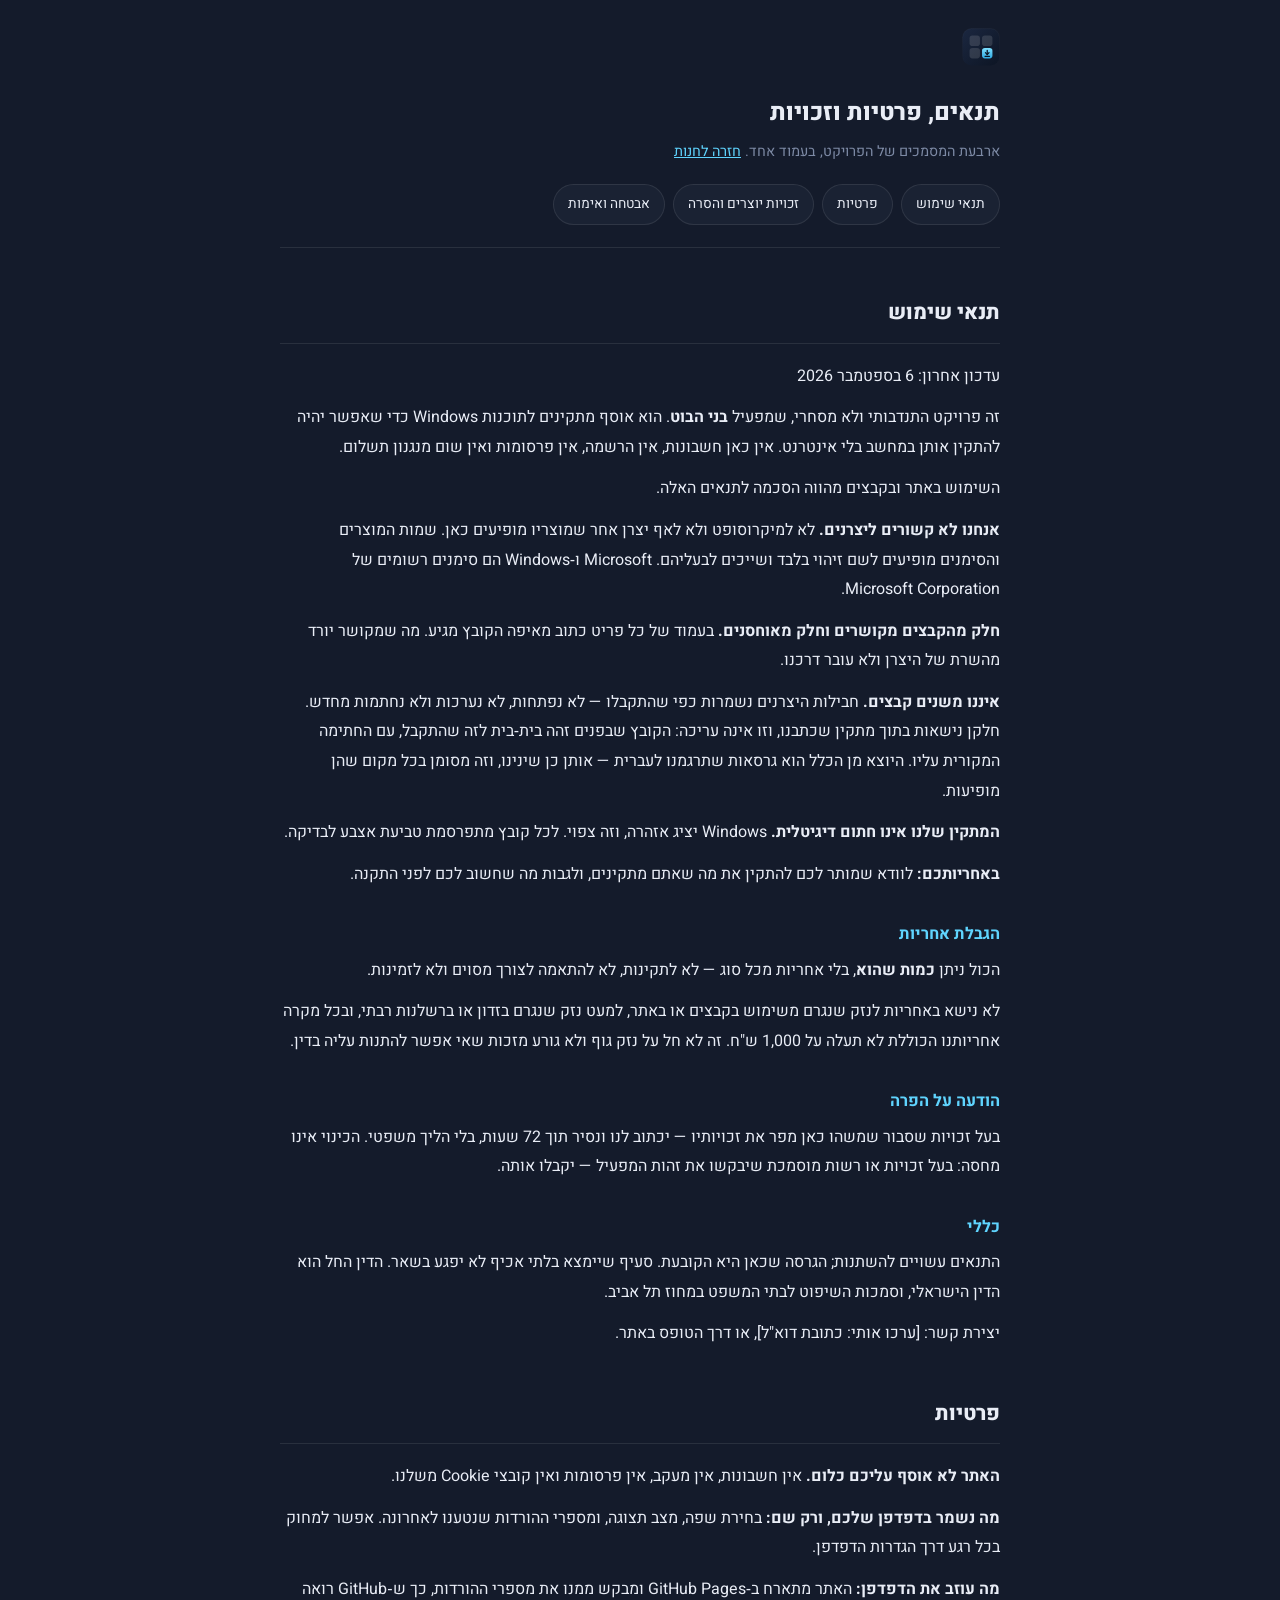
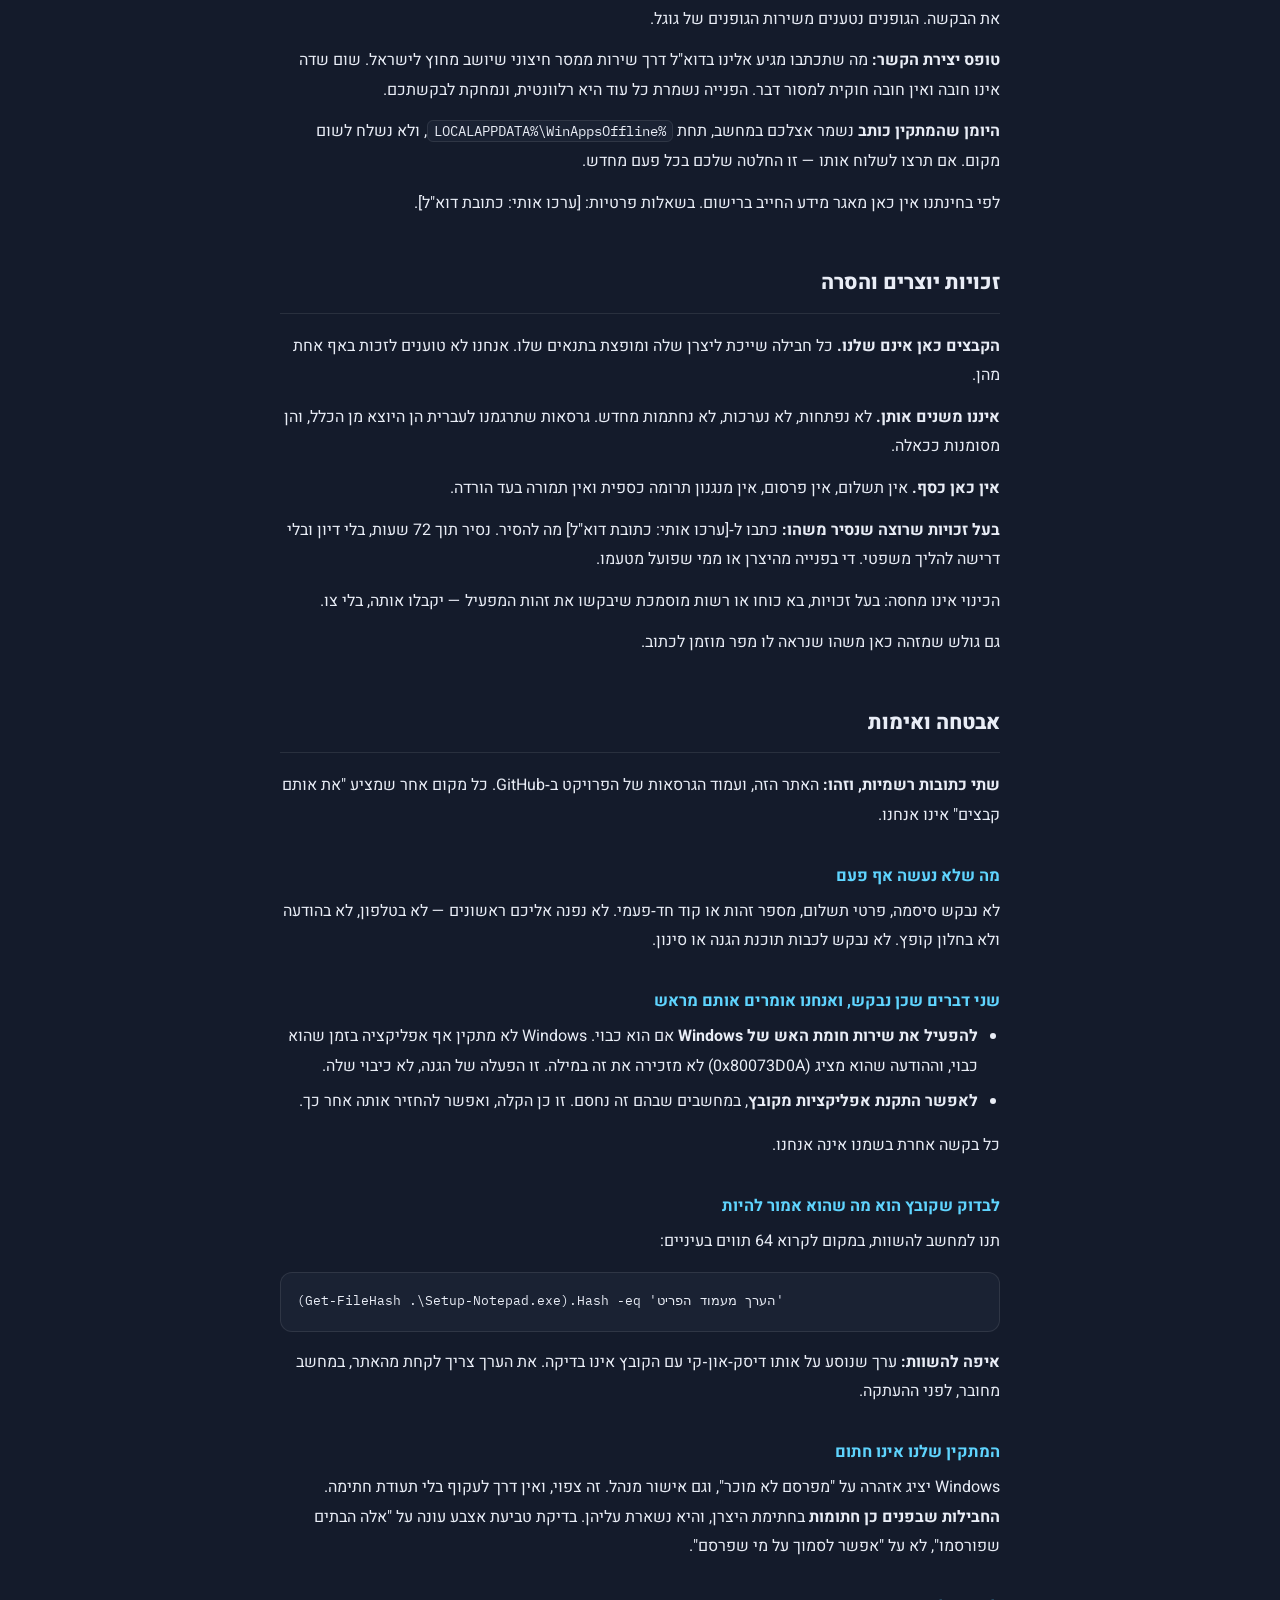
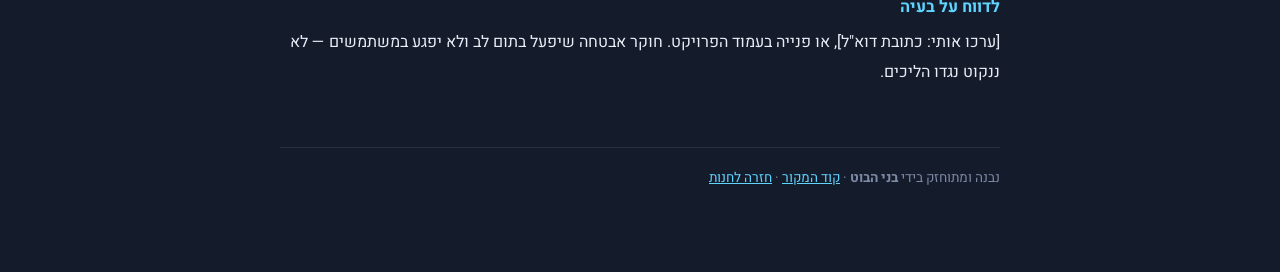
==== commit bdc3159e: "The legal pages, cut to a third Twenty-three thousand characters across four documents, numbered sec" ====
--- a/legal.html
+++ b/legal.html
@@ -54,230 +54,62 @@
   <a href="./"><img src="logo.svg" alt="חנות אפליקציות אופליין"></a>
   <h1>תנאים, פרטיות וזכויות</h1>
   <div class="sub">ארבעת המסמכים של הפרויקט, בעמוד אחד. <a href="./">חזרה לחנות</a></div>
-  <nav class="toc"><a href="#terms">תנאי שימוש</a><a href="#privacy">מדיניות פרטיות</a><a href="#copyright">זכויות יוצרים והסרה</a><a href="#security">אבטחה ואימות</a></nav>
+  <nav class="toc"><a href="#terms">תנאי שימוש</a><a href="#privacy">פרטיות</a><a href="#copyright">זכויות יוצרים והסרה</a><a href="#security">אבטחה ואימות</a></nav>
 </header>
 <section id="terms">
 <h2>תנאי שימוש</h2>
 <p>עדכון אחרון: 6 בספטמבר 2026</p>
-<hr>
-<h3>1. מה זה המקום הזה</h3>
-<p>זה פרויקט התנדבותי, לא מסחרי. הוא אוסף מתקינים לאפליקציות ולתוכנות Windows, כדי שאפשר יהיה להתקין אותן במחשב מנותק — כזה שאין לו אינטרנט, או שהגישה שלו לרשת מוגבלת.</p>
-<p>את הפרויקט מפעיל <b>בני הבוט</b>. כשכתוב כאן "אנחנו" — הכוונה אליו. דרך הפנייה הרשמית היחידה היא כתובת הדוא"ל שבסעיף 17.</p>
-<p>הפרויקט מתנהל תחת כינוי, ואת זה נאמר מראש: <b>הכינוי אינו מחסה, ואינו מתיימר להיות כזה.</b> בעל זכויות, בא כוחו, רשות מוסמכת או בית משפט שיבקשו את זהות המפעיל לצורך מיצוי זכויות — יקבלו אותה.</p>
-<p>אין כאן חשבונות, אין הרשמה ואין פרסומות. השימוש אינו כרוך בתשלום, אין באתר שום מנגנון תשלום או תרומה כספית, ואין תמורה — ישירה או עקיפה — בעד ההורדות.</p>
-<p>השימוש באתר, בקבצים ובכלים מהווה הסכמה לתנאים האלה. מי שאינו מסכים — מוזמן פשוט לא להשתמש. קטינים — השימוש טעון הסכמה של מי שאחראי עליהם.</p>
-<p>אלה תנאים אחידים שנוסחו מראש. <b>סעיף 8 (הגבלת אחריות) משנה את מצבכם המשפטי יותר מכל סעיף אחר כאן</b>, ולכן הוא מופיע במלואו ולא בהפניה, ומקושר גם ליד כל כפתור הורדה.</p>
-<h3>2. אנחנו לא קשורים ליצרנים</h3>
-<p>הפרויקט עצמאי. אנחנו לא קשורים למיקרוסופט, לגוגל, למוזילה ולאף יצרן אחר שמוצריו מוזכרים כאן. הם לא נתנו לנו אישור, הם לא מממנים אותנו, והם לא עומדים מאחורי מה שיש כאן. אין בינינו לבינם שיתוף פעולה, נציגות, הרשאה או הסכם כלשהו.</p>
-<p>שמות המוצרים והסימנים המסחריים מופיעים כאן לשם זיהוי ותיאור בלבד — כדי לומר במה מדובר — ובגדר שימוש אמת כמשמעותו בפקודת סימני מסחר. כל הסימנים שייכים לבעליהם. אין בהופעתם כאן כדי להקנות לנו זכות כלשהי בהם, ואין בה כדי ליצור מצג של קשר, חסות או אישור.</p>
-<p>Microsoft ו‑Windows הם סימנים מסחריים רשומים של Microsoft Corporation.</p>
-<h3>3. מה מאוחסן כאן ומה רק מקושר</h3>
-<p>לא כל קובץ שמופיע כאן יושב אצלנו.</p>
-<ul><li>חלק מהתוכנות <b>מקושרות בלבד</b> — הכפתור מוביל לעמוד ההורדה של היצרן, והקובץ יורד מהשרת שלו. הוא לא עובר דרכנו ואנחנו לא רואים אותו.</li><li>חלק מהקבצים <b>מאוחסנים</b> בעמוד הגרסאות של הפרויקט ב‑GitHub.</li></ul>
-<p>בעמוד של כל פריט כתוב מאיפה הקובץ מגיע. אם משהו שם לא מדויק — כתבו לנו ונתקן.</p>
-<h3>4. מה אנחנו עושים בקבצים — ומה לא</h3>
-<p>חבילות ההתקנה של מיקרוסופט ושל יצרנים אחרים נשמרות כפי שהתקבלו: אנחנו לא פותחים את הקובץ, לא עורכים אותו, לא חותמים עליו מחדש ולא מוסיפים לו כלום. אפשר לבדוק את זה — לכל קובץ מתפרסמת טביעת אצבע (SHA‑256).</p>
-<p>וכדי שלא תהיה אי‑הבנה, הנה מה שכן נעשה: חלק מהקבצים <b>נישאים בתוך</b> מתקין שכתבנו, או בתוך קובץ תמונת דיסק (ISO). המתקין מריץ את קובץ היצרן כמות שהוא, בפקודות שהיצרן עצמו מתעד. הנשיאה הזאת אינה שינוי של הקובץ: הקובץ הנארז זהה בית‑בית לקובץ שהתקבל, והחתימה הדיגיטלית של היצרן נשארת עליו.</p>
-<p><b>יוצא אחד מן הכלל</b>, והוא מסומן במפורש בכל מקום שהוא מופיע: גרסאות שתרגמנו לעברית. אותן שינינו, ולכן החתימה המקורית של היצרן כבר לא תקפה בהן.</p>
-<h3>5. המתקין שלנו אינו חתום דיגיטלית</h3>
-<p>את הקבצים מתקינים באמצעות מתקין שכתבנו בעצמנו, ואין עליו <b>חתימה דיגיטלית</b>. לכן Windows יציג עליו אזהרה של יישום לא מוכר, וברוב המתקינים כאן יופיע גם חלון הרשאות מנהל שבו כתוב שהמפרסם אינו ידוע.</p>
-<p>זו התנהגות צפויה, לא תקלה — ומי שרוצה לבדוק, יכול. אנחנו מפרסמים טביעת אצבע (SHA‑256) לכל קובץ, וקוד המקור פתוח.</p>
-<p>איך בודקים, ומה כל בדיקה באמת אומרת — בעמוד <b>אבטחה ואימות</b>.</p>
-<p>ושורה שכדאי לזכור: אנחנו <b>לעולם לא</b> נבקש מכם לכבות הגנה, חומת אש או מנגנון סינון. יש בדיוק שתי הגדרות שהמתקין עשוי לבקש לשנות, שתיהן מפורטות בעמוד אבטחה ואימות. כל בקשה אחרת בשמנו — היא לא אנחנו.</p>
-<h3>6. מה באחריותכם</h3>
-<ul><li>לוודא שהתוכנה מתאימה לגרסת ה‑Windows שלכם.</li><li>לבדוק את טביעת האצבע של הקובץ לפני ההתקנה — במחשב המחובר, לפני ההעתקה לדיסק‑און‑קי, ובמיוחד אם הקובץ הגיע אליכם דרך מישהו אחר.</li><li>לגבות נתונים לפני התקנה של רכיבי מערכת.</li><li>לקיים את תנאי הרישיון של כל תוכנה שאתם מתקינים. הרישיון הזה הוא בינכם לבין היצרן, ולא בינכם לבינינו.</li></ul>
-<h3>7. הכול ניתן כמות שהוא</h3>
-<p>התוכן, הקבצים והכלים ניתנים <b>כמות שהם</b> (AS IS), בלי שום אחריות.</p>
-<p>אין כאן התחייבות שההתקנה תצליח, שהאפליקציה תעבוד במחשב שלכם, שהיא נתמכת בגרסת ה‑Windows שלכם, שקובץ שהיצרן מפרסם היום זהה לזה שנשמר כאן, או שהקטלוג מעודכן לרגע זה.</p>
-<p>חלק מהרכיבים כאן ישנים במכוון — הם דרושים לתוכנות ותיקות, והם כבר לא מקבלים תיקוני אבטחה. הם מסומנים ככאלה.</p>
-<h3>8. הגבלת אחריות</h3>
-<p><b>זה סעיף הגבלה, לא סעיף פטור.</b> הפרויקט ניתן בחינם, בלי תמורה מכל סוג, בלי התקשרות מסחרית ובלי שירות נלווה. הקבצים המופצים כאן הם קבצי היצרנים עצמם, ואנחנו לא היצרן, לא המשווק ולא נותן שירות בתמורה.</p>
-<p>לכן, ככל שהדין מתיר:</p>
-<p><b>תקרה.</b> אחריותנו כלפי משתמש, בכל עילה שהיא — חוזית, נזיקית או אחרת — מוגבלת לנזק ישיר שהוכח בפועל, ולסכום מצטבר שלא יעלה על 1,000 ש"ח.</p>
-<p><b>נזק עקיף.</b> לא נישא באחריות לנזק עקיף, נסיבתי או תוצאתי — ובכלל זה אובדן נתונים, אובדן זמן, עלות שחזור, אובדן הכנסה או הפסד רווח — שנגרם משימוש בקבצים, בכלים או בהוראות שכאן.</p>
-<p><b>וחשוב לא פחות — מה שהסעיף הזה לא עושה:</b></p>
-<ul><li>הוא לא פוטר ולא מגביל אחריות לנזק גוף.</li><li>הוא לא פוטר ולא מגביל אחריות למעשה או למחדל שנעשו בזדון או ברשלנות רבתי.</li><li>הוא לא פוטר מאחריות שהדין אינו מתיר להתנות עליה.</li><li>הוא לא פוגע בזכותכם לפנות לבית משפט, ואין בו קביעת תקופת התיישנות מקוצרת.</li><li>כלפי משתמש שדין קוגנטי החל עליו קובע אחרת — יגבר אותו דין.</li></ul>
-<p>היכולת להעמיד את הפרויקט לרשות הציבור בחינם נשענת על הסעיף הזה. בלעדיו לא היינו יכולים להעמיד אותו כלל.</p>
-<h3>9. הודעה על הפרת זכויות</h3>
-<p>בעל זכויות שסבור שקובץ כאן מפר את זכויותיו — שיכתוב לנו, והקובץ יוסר.</p>
-<p>הפרטים המלאים, כולל מה לכלול בהודעה ותוך כמה זמן היא מטופלת, בעמוד <b>זכויות יוצרים והסרה</b>.</p>
-<h3>10. מה אסור לעשות עם מה שיש כאן</h3>
-<ul><li>להציג את האתר, את הקבצים או את הכלים כערוץ רשמי של יצרן כלשהו.</li><li>לשנות את הקבצים או את הכלים ולהפיץ אותם תחת שם הפרויקט או תחת השם "בני הבוט".</li><li>להשתמש בכלים כדי לעקוף רישיון של יצרן, או תשלום שהיצרן דורש.</li></ul>
-<h3>11. רישיונות</h3>
-<p><b>הקוד שכתבנו</b> — המתקין, בונה ה‑ISO והכלים הנלווים — מפורסם ברישיון Apache License 2.0. קובץ הרישיון (LICENSE) וקובץ ההודעות (NOTICE) נמצאים בשורש המאגר. הרישיון הזה חל על הקוד שלנו בלבד.</p>
-<p><b>כל תוכנה אחרת</b> נשארת תחת הרישיון של בעליה. הרישיון שלנו אינו מעניק — ואינו יכול להעניק — זכות כלשהי בקבצים של אחרים. השימוש בכל תוכנה כפוף לרישיון של היצרן שלה, וההסכמה לרישיון היא בינכם לבין היצרן.</p>
-<p>לכל תמונת דיסק (ISO) ולכל הורדה מרוכזת מצורף הקובץ <code>THIRD-PARTY-NOTICES.txt</code>, ובו כל תוכנה שנארזה, גרסתה והרישיון שלה.</p>
-<p><b>תוכנות ברישיון GPL/LGPL:</b> בשורש כל ISO, ולצד כל הורדה שכוללת תוכנה כזאת, מצורף הקובץ <code>SOURCE-OFFER.txt</code>. הוא מפרט את הגרסה המדויקת שנארזה ואת כתובת קוד המקור במעלה הזרם, וכולל <b>הצעה בכתב, תקפה לשלוש שנים ממועד ההפצה, לספק לכל מי שיפנה את קוד המקור המלא המתאים</b> — במדיה פיזית או בהורדה, לפי בחירתו, בעלות שאינה עולה על עלות ההעברה בפועל.</p>
-<p>ההצעה נוסעת עם העותק עצמו ולא מתפרסמת באתר בלבד — גם מפני שהרישיון דורש שהיא תלווה את הקובץ, וגם מפני שמשתמש מנותק לא יכול לפתוח כתובת אינטרנט.</p>
-<p>הפנייה בענייני קוד מקור: [ערכו אותי: כתובת דוא"ל ייעודית לפרויקט]</p>
-<h3>12. קישורים לאתרים אחרים</h3>
-<p>חלק מהעמודים מקשרים לאתרי יצרנים. אין לנו שליטה על מה שקורה שם, ואנחנו לא אחראים לתוכן, לזמינות או לתנאים שלהם.</p>
-<h3>13. שינויים בתנאים</h3>
-<p>התנאים עשויים להשתנות. הנוסח המעודכן יתפרסם כאן עם תאריך, שינוי מהותי יצוין גם בעמוד הראשי, וארכיון הנוסחים הקודמים יישמר.</p>
-<p><b>השינוי חל מרגע פרסומו והלאה בלבד, ולא למפרע.</b> על שימוש שנעשה לפני הפרסום ימשיך לחול הנוסח שהיה בתוקף אז. המשך שימוש אחרי הפרסום מהווה הסכמה לנוסח החדש.</p>
-<h3>14. הפסקת הפעילות</h3>
-<p>זה פרויקט התנדבותי של אדם אחד. הוא עשוי להשתנות, להצטמצם או להיפסק, ואין התחייבות שקובץ כלשהו יישאר זמין. אם נסגור — ננסה להודיע על כך מראש בעמוד הראשי, אבל אנחנו לא יכולים להתחייב לזה.</p>
-<h3>15. אם סעיף אחד לא יעמוד</h3>
-<p>אם ייקבע שסעיף כלשהו כאן אינו תקף או אינו ניתן לאכיפה — אותו סעיף בלבד יבוטל או יצומצם, ושאר התנאים יישארו בתוקפם.</p>
-<h3>16. הדין החל וסמכות השיפוט</h3>
-<p>על התנאים האלה ועל השימוש באתר יחולו דיני מדינת ישראל.</p>
-<p>מקום השיפוט לכל עניין שנובע מהם יהיה בבתי המשפט המוסמכים בישראל. <b>הסמכות הזאת אינה בלעדית</b>: אין בה כדי לשלול מכם זכות לפנות לערכאה אחרת המוסמכת לפי דין, ואין בה כדי להגביל בשום דרך את זכותכם לפנות לבית משפט.</p>
-<p>משתמשים שאינם תושבי ישראל: אין באמור כדי לגרוע מהגנות שדין מקום מגוריכם מקנה לכם ושאי אפשר להתנות עליהן.</p>
-<h3>17. יצירת קשר</h3>
-<p>בכל עניין הקשור לתנאים האלה: [ערכו אותי: כתובת דוא"ל ייעודית לפרויקט] — או דרך טופס יצירת הקשר באתר.</p>
-<h3>18. נגישות</h3>
-<p>האתר מופעל בהתנדבות, אינו עסק ואינו גובה תשלום, ולהערכתנו תקנות הנגישות לשירות אינן חלות עליו. עם זאת, האתר נבנה בניסיון לעמוד בתקן הישראלי ת"י 5568 ברמה AA ככל שאפשר, ומתפרסמת עבורו <b>הצהרת נגישות</b> נפרדת ומתוארכת, בקישור קבוע בתחתית כל עמוד.</p>
-<p>נתקלתם ברכיב שאינו נגיש? כתבו לכתובת שבסעיף 17 ותארו מה לא עבד. זה יטופל, ותקבלו תשובה.</p>
+<p>זה פרויקט התנדבותי ולא מסחרי, שמפעיל <b>בני הבוט</b>. הוא אוסף מתקינים לתוכנות Windows כדי שאפשר יהיה להתקין אותן במחשב בלי אינטרנט. אין כאן חשבונות, אין הרשמה, אין פרסומות ואין שום מנגנון תשלום.</p>
+<p>השימוש באתר ובקבצים מהווה הסכמה לתנאים האלה.</p>
+<p><b>אנחנו לא קשורים ליצרנים.</b> לא למיקרוסופט ולא לאף יצרן אחר שמוצריו מופיעים כאן. שמות המוצרים והסימנים מופיעים לשם זיהוי בלבד ושייכים לבעליהם. ‏Microsoft ו‑Windows הם סימנים רשומים של Microsoft Corporation.</p>
+<p><b>חלק מהקבצים מקושרים וחלק מאוחסנים.</b> בעמוד של כל פריט כתוב מאיפה הקובץ מגיע. מה שמקושר יורד מהשרת של היצרן ולא עובר דרכנו.</p>
+<p><b>איננו משנים קבצים.</b> חבילות היצרנים נשמרות כפי שהתקבלו — לא נפתחות, לא נערכות ולא נחתמות מחדש. חלקן נישאות בתוך מתקין שכתבנו, וזו אינה עריכה: הקובץ שבפנים זהה בית‑בית לזה שהתקבל, עם החתימה המקורית עליו. היוצא מן הכלל הוא גרסאות שתרגמנו לעברית — אותן כן שינינו, וזה מסומן בכל מקום שהן מופיעות.</p>
+<p><b>המתקין שלנו אינו חתום דיגיטלית.</b> ‏Windows יציג אזהרה, וזה צפוי. לכל קובץ מתפרסמת טביעת אצבע לבדיקה.</p>
+<p><b>באחריותכם:</b> לוודא שמותר לכם להתקין את מה שאתם מתקינים, ולגבות מה שחשוב לכם לפני התקנה.</p>
+<h3>הגבלת אחריות</h3>
+<p>הכול ניתן <b>כמות שהוא</b>, בלי אחריות מכל סוג — לא לתקינות, לא להתאמה לצורך מסוים ולא לזמינות.</p>
+<p>לא נישא באחריות לנזק שנגרם משימוש בקבצים או באתר, למעט נזק שנגרם בזדון או ברשלנות רבתי, ובכל מקרה אחריותנו הכוללת לא תעלה על 1,000 ש"ח. זה לא חל על נזק גוף ולא גורע מזכות שאי אפשר להתנות עליה בדין.</p>
+<h3>הודעה על הפרה</h3>
+<p>בעל זכויות שסבור שמשהו כאן מפר את זכויותיו — יכתוב לנו ונסיר תוך 72 שעות, בלי הליך משפטי. הכינוי אינו מחסה: בעל זכויות או רשות מוסמכת שיבקשו את זהות המפעיל — יקבלו אותה.</p>
+<h3>כללי</h3>
+<p>התנאים עשויים להשתנות; הגרסה שכאן היא הקובעת. סעיף שיימצא בלתי אכיף לא יפגע בשאר. הדין החל הוא הדין הישראלי, וסמכות השיפוט לבתי המשפט במחוז תל אביב.</p>
+<p>יצירת קשר: [ערכו אותי: כתובת דוא"ל], או דרך הטופס באתר.</p>
 </section>
 <section id="privacy">
-<h2>מדיניות פרטיות</h2>
-<p>עדכון אחרון: 6 בספטמבר 2026</p>
-<hr>
-<h3>הרעיון בשורה אחת</h3>
-<p>האתר לא אוסף עליכם כלום, חוץ ממה שאתם בוחרים לכתוב לנו בטופס.</p>
-<p>אבל "לא אוסף" זה לא אותו דבר כמו "אף אחד לא רואה כלום". מגיע לכם ההסבר המלא ולא סיסמה, אז הנה הוא.</p>
-<h3>מי אחראי למידע</h3>
-<p><b>בני הבוט</b>, מפעיל הפרויקט, כמפורט בתנאי השימוש. הוא זה שמחליט לְמה המידע משמש והוא היחיד שניגש אליו.</p>
-<p>פניות בענייני פרטיות: [ערכו אותי: כתובת דוא"ל ייעודית לפרויקט]</p>
-<h3>מה אין כאן</h3>
-<ul><li>אין חשבונות ואין הרשמה.</li><li>אין מדידת תנועה, אין סטטיסטיקות גולשים ואין פרסום.</li><li>אין העברת מידע למפרסמים. אין כאן מפרסמים.</li><li>אין עוגיות מעקב, ואין עוגיות מכל סוג שאנחנו מציבים.</li></ul>
-<h3>מה כן נשמר בדפדפן שלכם</h3>
-<p>האתר שומר כמה דברים ב"אחסון המקומי" של הדפדפן — לא עוגיות, אבל כן מידע ששוכן אצלכם. זה מה שנשמר, וזה הכול:</p>
-<ul><li>ערכת הצבעים שבחרתם (בהיר או כהה).</li><li>שפת הממשק שבחרתם.</li><li>עותק זמני של מספרי ההורדות, כדי לא לפנות ל‑GitHub בכל טעינה מחדש.</li><li>סימון פנימי לפאנל התחזוקה של המפעיל, אצלו בלבד.</li></ul>
-<p>כל אלה נשארים בדפדפן שלכם, לא נשלחים לשום מקום ואינם מזהים אתכם. אפשר למחוק אותם בכל רגע דרך ניקוי נתוני האתר בדפדפן.</p>
-<h3>מה קורה כשאתם פותחים את הדף</h3>
-<p><b>מספרי ההורדות.</b> הדף פונה ל‑GitHub כדי להציג כמה פעמים כל קובץ הורד. בפנייה הזאת GitHub רואה את כתובת ה‑IP שלכם ואת סוג הדפדפן. הפנייה נעשית מהדפדפן שלכם ישירות — אנחנו לא מתווכים ולא רואים אותה.</p>
-<p><b>ההורדה עצמה.</b> הקבצים יורדים מהשרתים של GitHub או של היצרן. גם הם רואים את כתובת ה‑IP שלכם, כמו בכל הורדה מהאינטרנט.</p>
-<p><b>גופנים.</b> בשלב הזה הדף טוען את הגופנים משירות חיצוני, ולכן גם השירות הזה רואה את כתובת ה‑IP שלכם. בכוונתנו לארח אותם כאן ולסגור גם את הפנייה הזאת.</p>
-<p><b>אירוח.</b> האתר מתארח ב‑GitHub Pages, ולכן שרתי GitHub רואים כל בקשה לדף — גם זה כמו בכל אתר.</p>
-<h3>טופס יצירת הקשר</h3>
-<p><b>האם חובה למסור מידע:</b> לא. <b>אין עליכם חובה חוקית או אחרת למסור מידע כלשהו, ומסירתו תלויה ברצונכם ובהסכמתכם בלבד.</b> אין צורך בשם אמיתי, ואין צורך בכתובת דוא"ל — אלא אם אתם רוצים תשובה. בלי דרך לחזור אליכם, לא נוכל לענות.</p>
-<p><b>לְמה המידע משמש:</b> אך ורק כדי לטפל בפנייה ולהשיב לכם. לא לרשימת תפוצה, לא לדיוור, לא לשיווק ולא לשום מטרה אחרת.</p>
-<p><b>למי הוא נמסר:</b> ההודעה נשלחת דרך שירות טפסים חיצוני — <b>formsubmit.co</b> — ששרתיו מחוץ לישראל, ומשם היא מגיעה לתיבת דואר אצל ספק מסחרי ששרתיו אף הם מחוץ לישראל. כלומר המידע שכתבתם מועבר אל מחוץ לגבולות המדינה ומוחזק אצל צדדים שלישיים. אין לנו שליטה על הנהלים שלהם.</p>
-<p><b>הבסיס להעברה:</b> לחיצה על "שליחה" היא הסכמתכם המפורשת והמדעת להעברה הזאת, לפי תקנות הגנת הפרטיות שעניינן העברת מידע אל מאגרים שמחוץ לגבולות המדינה. אם אינכם מסכימים — אל תשתמשו בטופס.</p>
-<p><b>חלופה שאינה עוברת דרך צד שלישי:</b> שלחו דוא"ל ישירות לכתובת הפרויקט. זו הדרך שאנחנו ממליצים עליה למי שמקפיד.</p>
-<p><b>כמה זמן נשמר:</b> ההודעות נשמרות כל עוד נדרש כדי לטפל בפנייה, ולא יותר משנתיים מיום קבלתן. אחר כך הן נמחקות.</p>
-<p><b>הזכויות שלכם:</b> לפי חוק הגנת הפרטיות אתם רשאים לעיין במידע שנשמר עליכם, לבקש לתקן אותו אם אינו נכון או אינו מעודכן, ולבקש למחוק אותו. כתבו לכתובת שלמעלה — הבקשה תטופל בלי תשלום ובתוך זמן סביר.</p>
-<p><b>רעיונות והצעות:</b> אם שלחתם הצעה לתוכנה או לשיפור ויישמנו אותה — היא נשארת רעיון חופשי. אין בשליחה כדי ליצור זכות בקוד או בפרויקט, לשני הכיוונים.</p>
-<h3>היומן שהמתקין כותב</h3>
-<p>המתקין כותב יומן פעולה מקומי, כדי שאפשר יהיה להבין למה התקנה נכשלה:</p>
-<p><code>%LOCALAPPDATA%\WinAppsOffline\install.log</code></p>
-<p>הקובץ הזה נשאר במחשב שלכם. הוא לא נשלח לשום מקום — לא אלינו ולא לאף אחד. אפשר לפתוח אותו, לקרוא אותו ולמחוק אותו.</p>
-<p><b>שימו לב לכלי ההתקנה המרוכזת</b> (התקנה שקטה של כמה תוכנות ברצף): הוא כותב את היומן שלו לתיקייה שממנה הרצתם אותו, ולא לתיקיית המשתמש. אם הרצתם אותו מדיסק‑און‑קי, קובץ היומן יישאר על הדיסק‑און‑קי וייסע איתו הלאה. גם הוא לא נשלח לשום מקום, אבל כדאי לדעת איפה הוא, ולמחוק אותו אם הדיסק עובר לידיים אחרות.</p>
-<h3>אבטחת המידע</h3>
-<p>המידע היחיד שמגיע אלינו הוא הודעות הטופס. אלה האמצעים שננקטים בפועל:</p>
-<ul><li>אימות דו‑שלבי על תיבת הדואר שמקבלת את ההודעות.</li><li>האתר מוגש ב‑HTTPS בלבד.</li><li>הגישה להודעות מוגבלת למפעיל בלבד.</li><li>אירוע אבטחה, אם יקרה, יתועד עם תאריך, ומי שהמידע שלו נוגע בדבר יקבל על כך הודעה.</li></ul>
-<p>אין מערכת מאובטחת לחלוטין, ואנחנו לא מתחייבים שאירוע לא יקרה. אנחנו מתחייבים לנקוט את האמצעים שלמעלה, ולומר לכם אם קרה.</p>
-<h3>מאגר המידע</h3>
-<p>הודעות הטופס מהוות מאגר קטן שמנהל אדם אחד: מספר הפונים קטן, המידע אינו מידע רגיש, הוא אינו נמסר לאחרים ואינו משמש למטרה מסחרית. לפי בחינתנו, מאגר בהיקף ובאופי כאלה אינו טעון רישום, והוא אינו רשום. אם ההיקף או האופי ישתנו — נבדוק את זה מחדש ונעדכן כאן.</p>
-<h3>קטינים</h3>
-<p>האתר לא מיועד לילדים, ואנחנו לא אוספים מהם מידע ביודעין.</p>
-<h3>שינויים</h3>
-<p>אם המדיניות תשתנה, הנוסח המעודכן יתפרסם כאן עם תאריך.</p>
-<h3>יצירת קשר בענייני פרטיות</h3>
-<p>[ערכו אותי: כתובת דוא"ל ייעודית לפרויקט]</p>
+<h2>פרטיות</h2>
+<p><b>האתר לא אוסף עליכם כלום.</b> אין חשבונות, אין מעקב, אין פרסומות ואין קובצי Cookie משלנו.</p>
+<p><b>מה נשמר בדפדפן שלכם, ורק שם:</b> בחירת שפה, מצב תצוגה, ומספרי ההורדות שנטענו לאחרונה. אפשר למחוק בכל רגע דרך הגדרות הדפדפן.</p>
+<p><b>מה עוזב את הדפדפן:</b> האתר מתארח ב‑GitHub Pages ומבקש ממנו את מספרי ההורדות, כך ש‑GitHub רואה את הבקשה. הגופנים נטענים משירות הגופנים של גוגל.</p>
+<p><b>טופס יצירת הקשר:</b> מה שתכתבו מגיע אלינו בדוא"ל דרך שירות ממסר חיצוני שיושב מחוץ לישראל. שום שדה אינו חובה ואין חובה חוקית למסור דבר. הפנייה נשמרת כל עוד היא רלוונטית, ונמחקת לבקשתכם.</p>
+<p><b>היומן שהמתקין כותב</b> נשמר אצלכם במחשב, תחת <code>%LOCALAPPDATA%\WinAppsOffline</code>, ולא נשלח לשום מקום. אם תרצו לשלוח אותו — זו החלטה שלכם בכל פעם מחדש.</p>
+<p>לפי בחינתנו אין כאן מאגר מידע החייב ברישום. בשאלות פרטיות: [ערכו אותי: כתובת דוא"ל].</p>
 </section>
 <section id="copyright">
 <h2>זכויות יוצרים והסרה</h2>
-<p>עדכון אחרון: 6 בספטמבר 2026</p>
-<hr>
-<h3>הקבצים כאן אינם שלנו</h3>
-<p>כל חבילה, כל מתקין וכל עדכון שיש כאן שייכים לבעליהם — למיקרוסופט או ליצרן אחר.</p>
-<p>אנחנו לא טוענים לזכויות בהם ולא מוכרים אותם. אנחנו רק מעבירים אותם כמות שהם, למי שהמחשב שלו אינו מחובר לרשת ולכן אינו יכול להוריד אותם בעצמו.</p>
-<h3>מה אנחנו עושים בקבצים — ומה לא</h3>
-<ul><li>החבילות נשמרות כפי שהתקבלו מהשרתים של היצרן: אנחנו לא פותחים את הקובץ, לא עורכים אותו, לא חותמים עליו מחדש, לא מוסיפים לו כלום, ואף הודעה על זכויות יוצרים לא מוסרת ממנו.</li><li>החתימה הדיגיטלית המקורית נשארת על הקובץ, וניתן לבדוק אותה — ההסבר בעמוד <b>אבטחה ואימות</b>.</li><li>לכל קובץ מתפרסמת טביעת אצבע (SHA‑256), כדי שאפשר יהיה לוודא שזה אותו קובץ. לצידה אנחנו מפרסמים גם את שם הקובץ הפנימי המקורי, גודלו וטביעת האצבע שלו — כדי שאפשר יהיה להשוות מול היצרן עצמו, ולא רק מולנו.</li></ul>
-<p>וכדי שלא תהיה אי‑הבנה: חלק מהקבצים <b>נישאים בתוך</b> מתקין שכתבנו, או בתוך תמונת דיסק (ISO). המתקין מריץ את קובץ היצרן כמות שהוא, בפקודות שהיצרן מתעד. זו נשיאה, לא שינוי — הקובץ הנארז זהה בית‑בית לקובץ שהתקבל.</p>
-<p><b>יוצא אחד מן הכלל, מסומן במפורש:</b> גרסאות שתרגמנו לעברית. אותן כן שינינו, והן מסומנות ככאלה בכל מקום — לרבות בכך שהחתימה המקורית אינה תקפה בהן.</p>
-<h3>אין כאן כסף</h3>
-<p>הפרויקט אינו מסחרי. אין מכירה, אין מנוי, אין פרסומות, אין חסויות ואין באתר שום מנגנון לשלם או לתרום. גם לא בעתיד.</p>
-<h3>בעל זכויות שרוצה שנסיר משהו</h3>
-<p>כתבו לנו, והקובץ יורד. בלי ויכוחים.</p>
-<p><b>לאן:</b> [ערכו אותי: כתובת דוא"ל ייעודית לפרויקט]</p>
-<p><b>נושא:</b> בקשת הסרה</p>
-<p><b>מה לכלול בהודעה:</b></p>
-<p>1. מי אתם, ובשם מי אתם פועלים.</p>
-<p>2. מה היצירה או הקובץ שמדובר בו.</p>
-<p>3. הקישור המדויק — בעמוד באתר או בעמוד הגרסאות.</p>
-<p>4. הצהרה שאתם בעלי הזכויות או פועלים מטעמם.</p>
-<p>5. דרך לחזור אליכם.</p>
-<p><b>מה יקרה:</b></p>
-<ul><li>הקובץ יוסר בהקדם האפשרי אחרי קבלת ההודעה. היעד שהצבנו לעצמנו הוא 72 שעות, והוא מושג כמעט תמיד. זה יעד ולא התחייבות חוזית — זה פרויקט של אדם אחד שעשוי להיות מנותק מהרשת לכמה ימים. אם הפנייה דחופה, ציינו את זה בשורת הנושא.</li><li>לא נדרוש הסבר ולא ננהל התכתבות משפטית לפני ההסרה.</li><li>תקבלו אישור בכתב שההסרה בוצעה.</li><li>כל הודעה וכל הסרה מתועדות אצלנו עם תאריך, והתיעוד נשמר.</li></ul>
-<p><b>אפשר גם בלי הסרה מלאה.</b> אם מה שמפריע הוא רק אירוח הקובץ — נחליף אותו בקישור לעמוד ההורדה שלכם. אם מפריע השם, האייקון או הניסוח — נשנה. תגידו מה נוח לכם.</p>
-<h3>זהות המפעיל</h3>
-<p>הפרויקט מתנהל תחת כינוי, והכינוי אינו מחסה. בעל זכויות או בא כוחו שיבקש את זהות המפעיל לצורך מיצוי זכויותיו — יקבל אותה, בלי צורך בצו. אין כאן ניסיון להסתתר.</p>
-<h3>הבהרה משפטית קצרה</h3>
-<p>בישראל אין הסדר חקוק של "הודעה והסרה", והעמוד הזה אינו טוען למקלט סטטוטורי. הוא מתאר איך אנחנו נוהגים בפועל, ולמה — מפני שזו הדרך הנכונה, ולא מפני שהחוק מחייב אותה.</p>
-<h3>גם גולשים מוזמנים לדווח</h3>
-<p>אם משהו כאן נראה לכם שלא צריך להיות כאן — כתבו. אין צורך להיות בעל הזכויות כדי להעיר.</p>
+<p><b>הקבצים כאן אינם שלנו.</b> כל חבילה שייכת ליצרן שלה ומופצת בתנאים שלו. אנחנו לא טוענים לזכות באף אחת מהן.</p>
+<p><b>איננו משנים אותן.</b> לא נפתחות, לא נערכות, לא נחתמות מחדש. גרסאות שתרגמנו לעברית הן היוצא מן הכלל, והן מסומנות ככאלה.</p>
+<p><b>אין כאן כסף.</b> אין תשלום, אין פרסום, אין מנגנון תרומה כספית ואין תמורה בעד הורדה.</p>
+<p><b>בעל זכויות שרוצה שנסיר משהו:</b> כתבו ל‑[ערכו אותי: כתובת דוא"ל] מה להסיר. נסיר תוך 72 שעות, בלי דיון ובלי דרישה להליך משפטי. די בפנייה מהיצרן או ממי שפועל מטעמו.</p>
+<p>הכינוי אינו מחסה: בעל זכויות, בא כוחו או רשות מוסמכת שיבקשו את זהות המפעיל — יקבלו אותה, בלי צו.</p>
+<p>גם גולש שמזהה כאן משהו שנראה לו מפר מוזמן לכתוב.</p>
 </section>
 <section id="security">
 <h2>אבטחה ואימות</h2>
-<p>עדכון אחרון: 6 בספטמבר 2026</p>
-<hr>
-<p>אתם מתקינים כאן קבצים במחשב שאין לו רשת, ולפעמים בלי שום דרך לבדוק משהו מול האינטרנט. אז הנה בדיוק מה שאפשר לבדוק, ואיך.</p>
-<p>לא נכתוב כאן שהקבצים "בטוחים". נכתוב מאיפה הם הגיעו, ואיך אפשר לוודא את זה לבד.</p>
-<h3>1. שתי כתובות רשמיות. זהו.</h3>
-<p>הפרויקט מופץ משתי כתובות בלבד:</p>
-<ul><li><code>https://beniabot.github.io/winapps-offline/</code></li><li><code>https://github.com/BeniaBot/winapps-offline</code></li></ul>
-<p>כל מקום אחר שמציע "את אותם הקבצים" — הוא לא אנחנו, ואנחנו לא יודעים מה יש שם.</p>
-<h3>2. בדיקת טביעת אצבע (SHA‑256)</h3>
-<p>לכל קובץ שמופץ כאן מתפרסמת טביעת אצבע. אם היא זהה — הקובץ שאצלכם הוא בדיוק הקובץ שפרסמנו.</p>
-<p>אל תשוו 64 תווים בעיניים. תנו למחשב לענות:</p>
-<pre><code>$expected = '&lt;הדביקו כאן את הערך מהאתר&gt;'
-if ((Get-FileHash .\Setup-Notepad.exe).Hash -eq $expected) { 'תואם' } else { 'לא תואם' }
+<p><b>שתי כתובות רשמיות, וזהו:</b> האתר הזה, ועמוד הגרסאות של הפרויקט ב‑GitHub. כל מקום אחר שמציע "את אותם קבצים" אינו אנחנו.</p>
+<h3>מה שלא נעשה אף פעם</h3>
+<p>לא נבקש סיסמה, פרטי תשלום, מספר זהות או קוד חד‑פעמי. לא נפנה אליכם ראשונים — לא בטלפון, לא בהודעה ולא בחלון קופץ. לא נבקש לכבות תוכנת הגנה או סינון.</p>
+<h3>שני דברים שכן נבקש, ואנחנו אומרים אותם מראש</h3>
+<ul><li><b>להפעיל את שירות חומת האש של Windows</b> אם הוא כבוי. ‏Windows לא מתקין אף אפליקציה בזמן שהוא כבוי, וההודעה שהוא מציג (‏0x80073D0A) לא מזכירה את זה במילה. זו הפעלה של הגנה, לא כיבוי שלה.</li><li><b>לאפשר התקנת אפליקציות מקובץ</b>, במחשבים שבהם זה נחסם. זו כן הקלה, ואפשר להחזיר אותה אחר כך.</li></ul>
+<p>כל בקשה אחרת בשמנו אינה אנחנו.</p>
+<h3>לבדוק שקובץ הוא מה שהוא אמור להיות</h3>
+<p>תנו למחשב להשוות, במקום לקרוא 64 תווים בעיניים:</p>
+<pre><code>(Get-FileHash .\Setup-Notepad.exe).Hash -eq 'הערך מעמוד הפריט'
 </code></pre>
-<p>(‏<code>Get-FileHash</code> מחשב SHA‑256 כברירת מחדל.)</p>
-<p>בלי PowerShell, משורת הפקודה:</p>
-<pre><code>certutil -hashfile Setup-Notepad.exe SHA256
-</code></pre>
-<p>בגרסאות Windows ותיקות <code>certutil</code> מדפיס את הערך עם רווחים בין הבתים. הסירו אותם לפני ההשוואה.</p>
-<p><b>איפה לבדוק — וזה העיקר.</b> רשימת <code>SHA256SUMS.txt</code> שנוסעת על אותו דיסק‑און‑קי יחד עם הקבצים אינה בדיקה. מי שיכול לשנות את הקובץ יכול לשנות גם אותה. הבדיקה שווה משהו רק כשהערך המצופה הגיע ממקום אחר — מהאתר, במחשב המחובר, לפני ההעתקה.</p>
-<p><b>והבדיקה החזקה יותר: מול היצרן, לא מולנו.</b> לכל פריט אנחנו מפרסמים גם את שם הקובץ הפנימי, גודלו וטביעת האצבע שלו — קובץ המקור של מיקרוסופט או של היצרן, כפי שהוא ארוז בתוך המתקין שלנו. את הערך הזה אפשר להשוות למה שהיצרן עצמו מפרסם, מכל מחשב מחובר בעולם, בלי לסמוך עלינו בכלל.</p>
-<p><b>מה בדיקת הטביעה תופסת:</b> קובץ שנפגם בהעתקה, דיסק‑און‑קי תקול, והורדה מאתר מתחזה שמציע "את אותם הקבצים".</p>
-<p><b>מה היא לא תופסת:</b> אם חשבון ה‑GitHub של הפרויקט ייפרץ, התוקף יעדכן גם את רשימת טביעות האצבע שלנו. הבדיקה הזאת שווה הרבה, אבל לא הכול — ולכן ההשוואה מול היצרן, שלמעלה, אינה קישוט. היא הבדיקה היחידה כאן ששורדת גם פריצה אלינו.</p>
-<h3>3. חתימות דיגיטליות — ומה מהן אתם באמת יכולים לבדוק</h3>
-<p>קובצי המקור של מיקרוסופט ושל היצרנים נושאים חתימה דיגיטלית משלהם, והיא נשארת עליהם. אבל מה שאתם מחזיקים ביד אינו תמיד הקובץ הזה, אז הנה ההפרדה המדויקת — כי הוראה שנכשלת מלמדת אנשים שאין טעם לבדוק.</p>
-<p>**אפליקציות מהחנות (‏<code>Setup-*.exe</code>).<b> חבילת מיקרוסופט החתומה ארוזה בתוך המתקין שלנו כמשאב, ואין לכם קובץ נפרד ללחוץ עליו. גם אילו היה — לקובצי <code>appxbundle</code> ו‑<code>msixbundle</code> </b>אין** לשונית "חתימות דיגיטליות" בחלון המאפיינים, כי החתימה שלהם יושבת בתוך החבילה ולא במקום שבו Windows מציג חתימות. אל תחפשו שם לשונית: היא לא תופיע, וזו לא תקלה אצלכם.</p>
-<p>מה שכן קורה, וזה אמיתי: בשלב ההתקנה Windows עצמו בודק את חתימת החבילה, ומסרב להתקין חבילה שאינה חתומה כראוי. הבדיקה הזאת נעשית על ידי המערכת, לא על ידינו.</p>
-<p><b>תוכנות Win32 — הדפדפנים, ‏7‑Zip, נגני המדיה, הרכיבים, וכל מה שעל הדיסק.</b> כאן יש בידיכם קובץ EXE או MSI של היצרן, ועליו כן אפשר לבדוק: לחיצה על הקובץ בלחצן הימני של העכבר ← <b>מאפיינים</b> ← לשונית <b>חתימות דיגיטליות</b> ← בחרו את השורה ← <b>פרטים</b>. שם רשום מי חתם, והאם החתימה תקינה.</p>
-<p><b>ושימו לב, כי זה חשוב:</b> Windows <b>אינו</b> בודק את החתימה הזאת מיוזמתו כשמריצים מתקין מתיקייה מקומית, וגם המתקינים שלנו אינם בודקים אותה. אם לא פתחתם את הלשונית והסתכלתם — אף אחד לא בדק. לא נכתוב כאן שהמערכת עושה את זה בשבילכם, כי היא לא.</p>
-<p><b>יוצא מן הכלל:</b> גרסאות שתרגמנו כאן לעברית — אותן שינינו, ולכן החתימה המקורית אינה תקפה בהן. הן מסומנות ככאלה בכל מקום.</p>
-<h3>4. המתקין שלנו אינו חתום — וזה בדיוק מה שתראו</h3>
-<p>את המתקין כתבנו בעצמנו, ואין עליו חתימה דיגיטלית — תעודת חתימה עולה כסף ודורשת רישום זהות מלא.</p>
-<p><b>מה תראו בפועל:</b></p>
-<ul><li>אם על הקובץ יש את סימון המקור (ראו למטה) — מסך כחול, "Windows הגן על המחשב שלך". צריך ללחוץ <b>מידע נוסף</b> ואז <b>הפעל בכל זאת</b>.</li><li><b>ובנוסף, כמעט תמיד</b> — חלון ההרשאות הצהוב, שבו כתוב שהמפרסם אינו ידוע. רוב המתקינים כאן דורשים הרשאות מנהל, ולכן החלון הזה מופיע גם כשהמסך הכחול לא הופיע. (יש מיעוט של מתקינים שמתקינים לתיקיית המשתמש בלבד, ובהם לא יופיע חלון ההרשאות.) אם מישהו אמר לכם שלא תראו שום דבר — הוא טעה.</li></ul>
-<p>זה נכון וצפוי, אבל <b>אל תתרגלו לזה</b>. האזהרה צודקת: המערכת באמת לא יודעת מי כתב את הקובץ.</p>
-<p><b>ומה טביעת האצבע עונה — ומה לא.</b> הבדיקה אומרת דבר אחד: הקובץ שאצלכם הוא הקובץ שאנחנו פרסמנו. היא <b>אינה</b> אומרת שאנחנו ראויים לאמון. את השאלה הזאת Windows שואל עליכם, והתשובה לה אינה מספר: הקוד פתוח, החבילות שבפנים הן קובצי היצרן החתומים, ואת שניהם אפשר לבדוק בעצמכם. בדיקת טביעה איננה "לעשות מה שהאזהרה ביקשה".</p>
-<p><b>סימון המקור והדיסק‑און‑קי.</b> הסימון שמפעיל את המסך הכחול נשמר ב"זרם נתונים חלופי" של מערכת קבצים NTFS. ‏FAT32 ו‑exFAT — הפורמט של רוב הדיסקים הניידים — לא יודעים להחזיק אותו, והוא נמחק בהעתקה. (אפשר לראות את הפורמט: לחיצה ימנית על הכונן ← <b>מאפיינים</b>.)</p>
-<p>כלומר: אם במחשב המנותק לא הופיע המסך הכחול, זה לא אומר שמשהו נבדק. זה אומר שהסימון אבד בדרך.</p>
-<p><b>המסקנה המעשית, ואין לה תחליף:</b> בדקו את טביעת האצבע <b>במחשב המחובר, לפני ההעתקה לדיסק‑און‑קי</b>. במחשב המנותק כבר אין עם מה להשוות.</p>
-<h3>5. מה הפרויקט לעולם לא יעשה — ומה כן</h3>
-<p>זו הרשימה שכדאי לזכור, כי היא הדרך הכי טובה לזהות התחזות:</p>
-<ul><li><b>לעולם לא</b> נבקש לכבות אנטי‑וירוס, חומת אש, את ההגנה המובנית של Windows או מנגנון סינון.</li><li><b>לעולם לא</b> נבקש סיסמה, פרטי אשראי, תעודת זהות או קוד שקיבלתם ב‑SMS.</li><li><b>לעולם לא</b> ניצור איתכם קשר ביוזמתנו — לא בטלפון, לא בהודעה ולא בהתראה קופצת.</li><li><b>לעולם לא</b> נבקש להריץ פקודה שמישהו מכתיב לכם בטלפון.</li></ul>
-<p>אם מישהו עושה אחד מאלה בשמנו — זה לא אנחנו. נתקו ודווחו.</p>
-<h4>ומה כן — שתי הגדרות, ואנחנו אומרים אותן מראש</h4>
-<p>לא נעמיד פנים שהמתקין לעולם אינו נוגע בהגדרה. יש בדיוק שתיים, שתיהן נדירות, ושתיהן מוצעות רק אחרי שההתקנה כבר נכשלה עם השגיאה המתאימה:</p>
-<p>1. <b>הפעלת שירות חומת האש של Windows.</b> ‏Windows רושם כלל חומת אש לכל אפליקציה מהחנות, ולכן כששירות חומת האש כבוי — שום אפליקציה מהחנות לא נכנסת, וההודעה שהמערכת מציגה מטעה ונשמעת כאילו האפליקציה רוצה גישה לרשת. שימו לב לכיוון: זו בקשה <b>להדליק</b> הגנה, לא לכבות.</p>
-<p>2. <b>התקנת אפליקציות מקובץ ("מצב מפתח").</b> בחלק מהמחשבים — בעיקר כשמנהל רשת או פרופיל סינון נעלו את זה — ‏Windows חוסם התקנת חבילות חנות מקובץ עד שההגדרה נפתחת. זו כן הרפיה של מנגנון הגנה, ולכן נאמר את זה במפורש: <b>הדליקו רק אם ההתקנה נכשלה בגלל זה, וכבו מיד אחרי.</b></p>
-<p>ולמה טרחנו לכתוב את זה: "היכנסו להגדרות ← עבור מפתחים ← הדליקו" הוא בדיוק המשפט של נוכלי הטלפון. מי שיודע מראש מתי ולמה הפרויקט מבקש את זה, יזהה מיד שאותה בקשה בכל הקשר אחר — היא הונאה.</p>
-<h3>6. תוכנות שליטה מרחוק</h3>
-<p>בקטלוג יש תוכנות שמאפשרות לאדם אחר לראות ולהפעיל את המחשב שלכם מרחוק. הן לגיטימיות ושימושיות — והן גם הכלי הכי נפוץ בהונאות טלפוניות.</p>
-<p><b>אף אחד</b> מהבנק, מחברת האינטרנט או מ"תמיכה טכנית" לא אמור לבקש מכם להתקין תוכנה כזאת או למסור את הקוד שהיא מציגה.</p>
-<p>אם מבקשים — נתקו את השיחה.</p>
-<h3>7. רכיבים ישנים</h3>
-<p>חלק מרכיבי המערכת שכאן ישנים במכוון, כי תוכנות ותיקות דורשות אותם. הם קובצי היצרן המקוריים, והם כבר לא מקבלים תיקוני אבטחה. הם מסומנים ככאלה.</p>
-<h3>8. עדכוני ההגנה המובנית של Windows</h3>
-<p>העדכונים כאן הם קבצים מקוריים של מיקרוסופט, מאוחסנים כאן כמות שהם, עם ציון התאריך שבו נשמרו.</p>
-<ul><li><b>הסדר חשוב:</b> קודם עדכון הפלטפורמה, ורק אחריו קובץ החתימות. פלטפורמה ישנה מדי עלולה לדחות חבילת חתימות חדשה, וההתקנה תיכשל בלי הסבר מובן.</li><li><b>הם מיושנים מעצם טבעם</b>, כבר ביום הפרסום. אם תגיעו למחשב מחובר — עדכנו משם.</li><li><b>וההערה החשובה מכולן:</b> הגנה עם חתימות ישנות תציג את עצמה כ"לא מעודכנת" ותציק. הפתרון לזה הוא קובץ חתימות חדש יותר — <b>לא</b> כיבוי של ההגנה. אנחנו לעולם לא נציע לכבות אותה, וגם אתם אל תעשו את זה כדי להשתיק התראה.</li></ul>
-<h3>9. איך לדווח על בעיה</h3>
-<p>מצאתם חולשה, קובץ חשוד, או אתר שמתחזה לפרויקט?</p>
-<ul><li>דיווח פרטי דרך GitHub: <b>Security → Report a vulnerability</b> במאגר.</li><li>או בדוא"ל: [ערכו אותי: כתובת דוא"ל ייעודית לפרויקט]</li></ul>
-<p>נשתדל להשיב תוך שבעה ימים.</p>
-<p><b>ואם יתברר שקובץ הוחלף או שהחשבון נפרץ:</b> הגרסה תוסר, רשימת טביעות האצבע התקינות תפורסם, והודעה מתוארכת תעלה לעמוד הראשי.</p>
-<p><b>ומה עשינו מראש, כדי שההבטחה הזאת תהיה שווה משהו.</b> אין טעם להבטיח "נפרסם את הטביעות התקינות" אם הפרסום ייעשה מאותו חשבון שנפרץ — תוקף שמחזיק בחשבון פשוט יעדכן גם את הרשימה החדשה. לכן רשימת הטביעות של כל גרסה נרשמת גם <b>מחוץ ל‑GitHub</b>, מתוארכת, במקום שאינו בשליטת אותו חשבון. העמוד הראשי מפנה לשם. בשעת חירום — השוו לעותק ההוא, לא רק למאגר.</p>
-<h3>10. חוקרי אבטחה — הבטחה בכתב</h3>
-<p>מי שמדווח לנו על חולשה בתום לב, בהיקף המזערי הדרוש כדי להדגים אותה, בלי לפגוע בנתונים או במשתמשים אחרים, ובלי לפרסם אותה לפני שניתנה לנו הזדמנות סבירה לתקן — <b>לא ננקוט נגדו הליך משפטי, לא נגיש בגינו תלונה, ונראה את פעולתו כמורשית מצידנו.</b></p>
-<p>ההבטחה הזאת היא שלנו בלבד. היא אינה חלה על צדדים שלישיים — GitHub, היצרנים או כל גורם אחר — ואין בה כדי להתיר פעולה האסורה לפי חוק המחשבים כלפי מי שאינו אנחנו. אל תבדקו מערכות שאינן שלנו.</p>
+<p><b>איפה להשוות:</b> ערך שנוסע על אותו דיסק‑און‑קי עם הקובץ אינו בדיקה. את הערך צריך לקחת מהאתר, במחשב מחובר, לפני ההעתקה.</p>
+<h3>המתקין שלנו אינו חתום</h3>
+<p>‏Windows יציג אזהרה על "מפרסם לא מוכר", וגם אישור מנהל. זה צפוי, ואין דרך לעקוף בלי תעודת חתימה. <b>החבילות שבפנים כן חתומות</b> בחתימת היצרן, והיא נשארת עליהן. בדיקת טביעת אצבע עונה על "אלה הבתים שפורסמו", לא על "אפשר לסמוך על מי שפרסם".</p>
+<h3>לדווח על בעיה</h3>
+<p>[ערכו אותי: כתובת דוא"ל], או פנייה בעמוד הפרויקט. חוקר אבטחה שיפעל בתום לב ולא יפגע במשתמשים — לא ננקוט נגדו הליכים.</p>
 </section>
 <footer>
   נבנה ומתוחזק בידי <b>בני הבוט</b> · <a href="https://github.com/BeniaBot/winapps-offline">קוד המקור</a> · <a href="./">חזרה לחנות</a>
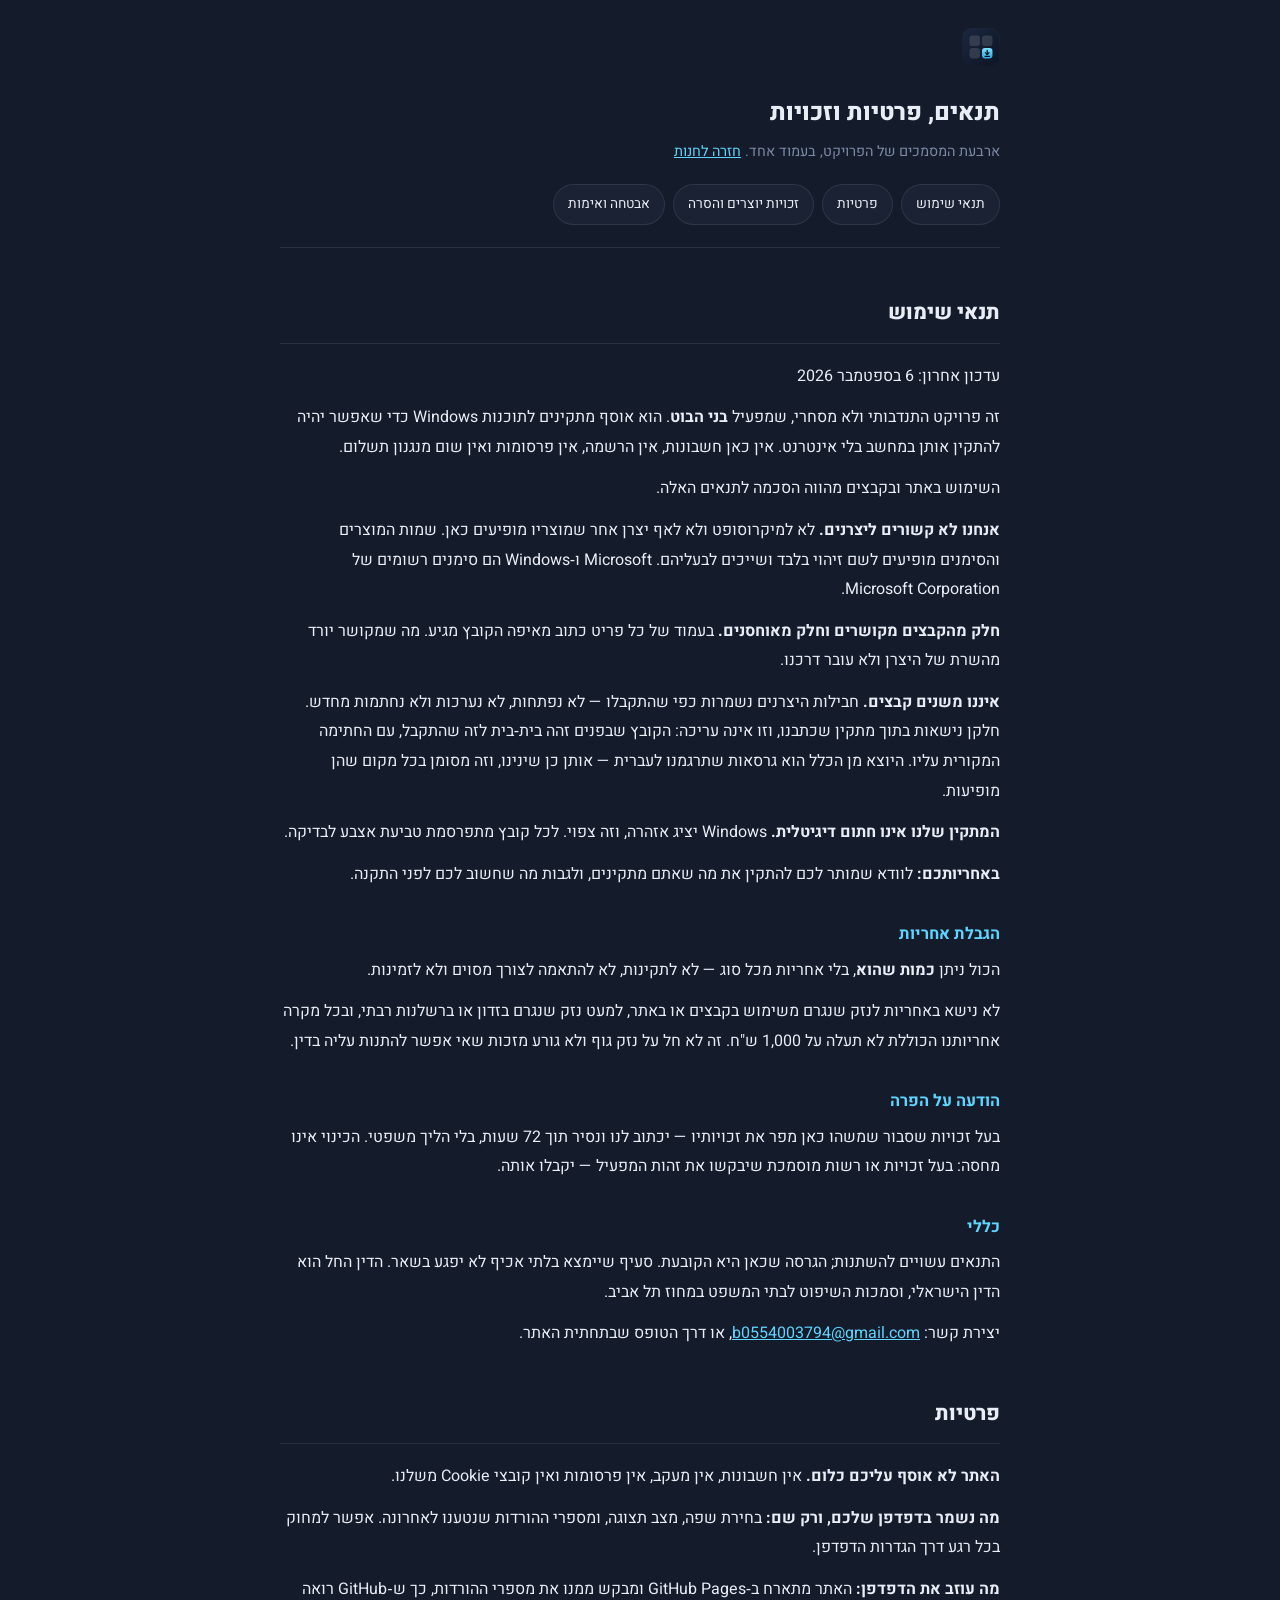
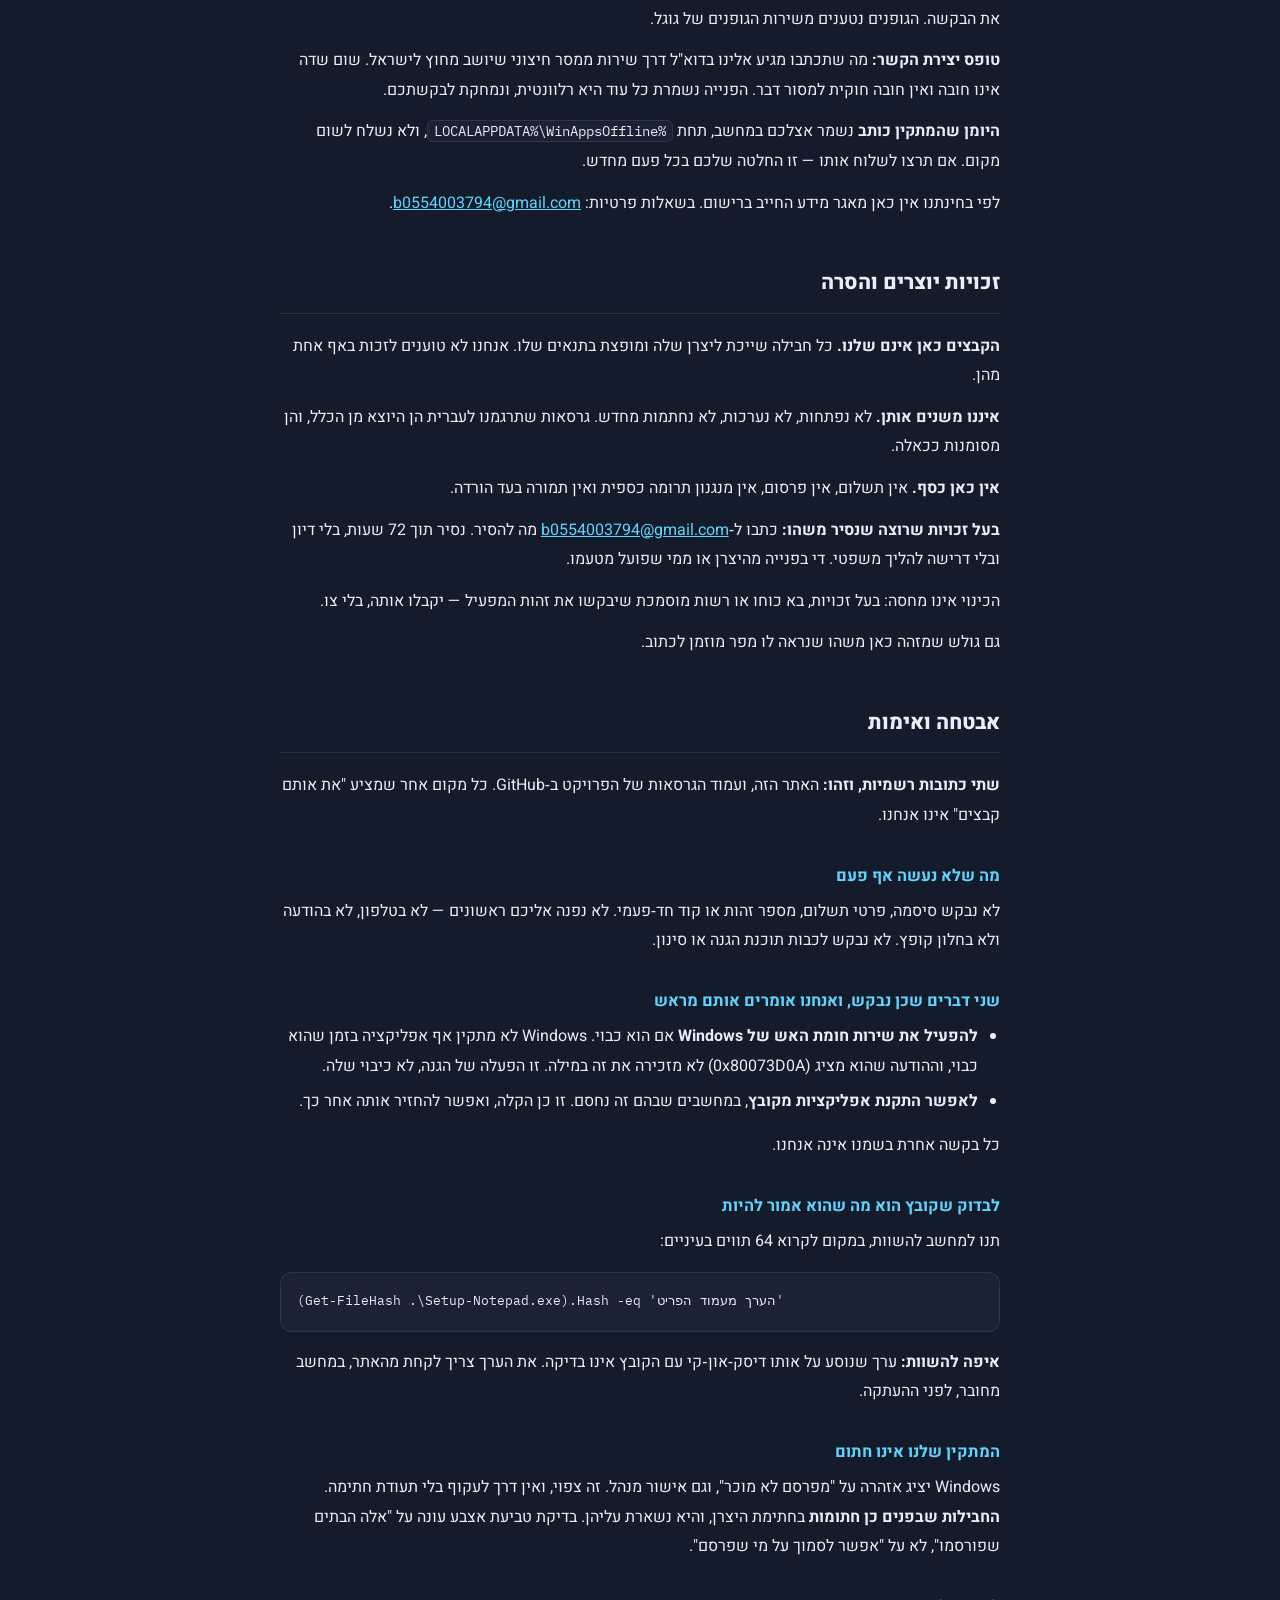
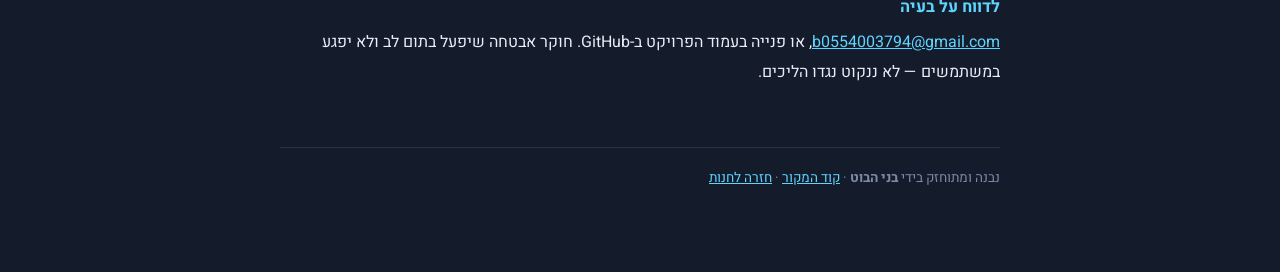
==== commit 089ecb54: "A log somebody can actually send, and the placeholders taken out of the live page Four '[edit me: em" ====
--- a/legal.html
+++ b/legal.html
@@ -73,7 +73,7 @@
 <p>בעל זכויות שסבור שמשהו כאן מפר את זכויותיו — יכתוב לנו ונסיר תוך 72 שעות, בלי הליך משפטי. הכינוי אינו מחסה: בעל זכויות או רשות מוסמכת שיבקשו את זהות המפעיל — יקבלו אותה.</p>
 <h3>כללי</h3>
 <p>התנאים עשויים להשתנות; הגרסה שכאן היא הקובעת. סעיף שיימצא בלתי אכיף לא יפגע בשאר. הדין החל הוא הדין הישראלי, וסמכות השיפוט לבתי המשפט במחוז תל אביב.</p>
-<p>יצירת קשר: [ערכו אותי: כתובת דוא"ל], או דרך הטופס באתר.</p>
+<p>יצירת קשר: <a href="mailto:b0554003794@gmail.com">b0554003794@gmail.com</a>, או דרך הטופס שבתחתית האתר.</p>
 </section>
 <section id="privacy">
 <h2>פרטיות</h2>
@@ -82,14 +82,14 @@
 <p><b>מה עוזב את הדפדפן:</b> האתר מתארח ב‑GitHub Pages ומבקש ממנו את מספרי ההורדות, כך ש‑GitHub רואה את הבקשה. הגופנים נטענים משירות הגופנים של גוגל.</p>
 <p><b>טופס יצירת הקשר:</b> מה שתכתבו מגיע אלינו בדוא"ל דרך שירות ממסר חיצוני שיושב מחוץ לישראל. שום שדה אינו חובה ואין חובה חוקית למסור דבר. הפנייה נשמרת כל עוד היא רלוונטית, ונמחקת לבקשתכם.</p>
 <p><b>היומן שהמתקין כותב</b> נשמר אצלכם במחשב, תחת <code>%LOCALAPPDATA%\WinAppsOffline</code>, ולא נשלח לשום מקום. אם תרצו לשלוח אותו — זו החלטה שלכם בכל פעם מחדש.</p>
-<p>לפי בחינתנו אין כאן מאגר מידע החייב ברישום. בשאלות פרטיות: [ערכו אותי: כתובת דוא"ל].</p>
+<p>לפי בחינתנו אין כאן מאגר מידע החייב ברישום. בשאלות פרטיות: <a href="mailto:b0554003794@gmail.com">b0554003794@gmail.com</a>.</p>
 </section>
 <section id="copyright">
 <h2>זכויות יוצרים והסרה</h2>
 <p><b>הקבצים כאן אינם שלנו.</b> כל חבילה שייכת ליצרן שלה ומופצת בתנאים שלו. אנחנו לא טוענים לזכות באף אחת מהן.</p>
 <p><b>איננו משנים אותן.</b> לא נפתחות, לא נערכות, לא נחתמות מחדש. גרסאות שתרגמנו לעברית הן היוצא מן הכלל, והן מסומנות ככאלה.</p>
 <p><b>אין כאן כסף.</b> אין תשלום, אין פרסום, אין מנגנון תרומה כספית ואין תמורה בעד הורדה.</p>
-<p><b>בעל זכויות שרוצה שנסיר משהו:</b> כתבו ל‑[ערכו אותי: כתובת דוא"ל] מה להסיר. נסיר תוך 72 שעות, בלי דיון ובלי דרישה להליך משפטי. די בפנייה מהיצרן או ממי שפועל מטעמו.</p>
+<p><b>בעל זכויות שרוצה שנסיר משהו:</b> כתבו ל‑<a href="mailto:b0554003794@gmail.com">b0554003794@gmail.com</a> מה להסיר. נסיר תוך 72 שעות, בלי דיון ובלי דרישה להליך משפטי. די בפנייה מהיצרן או ממי שפועל מטעמו.</p>
 <p>הכינוי אינו מחסה: בעל זכויות, בא כוחו או רשות מוסמכת שיבקשו את זהות המפעיל — יקבלו אותה, בלי צו.</p>
 <p>גם גולש שמזהה כאן משהו שנראה לו מפר מוזמן לכתוב.</p>
 </section>
@@ -109,7 +109,7 @@
 <h3>המתקין שלנו אינו חתום</h3>
 <p>‏Windows יציג אזהרה על "מפרסם לא מוכר", וגם אישור מנהל. זה צפוי, ואין דרך לעקוף בלי תעודת חתימה. <b>החבילות שבפנים כן חתומות</b> בחתימת היצרן, והיא נשארת עליהן. בדיקת טביעת אצבע עונה על "אלה הבתים שפורסמו", לא על "אפשר לסמוך על מי שפרסם".</p>
 <h3>לדווח על בעיה</h3>
-<p>[ערכו אותי: כתובת דוא"ל], או פנייה בעמוד הפרויקט. חוקר אבטחה שיפעל בתום לב ולא יפגע במשתמשים — לא ננקוט נגדו הליכים.</p>
+<p><a href="mailto:b0554003794@gmail.com">b0554003794@gmail.com</a>, או פנייה בעמוד הפרויקט ב-GitHub. חוקר אבטחה שיפעל בתום לב ולא יפגע במשתמשים — לא ננקוט נגדו הליכים.</p>
 </section>
 <footer>
   נבנה ומתוחזק בידי <b>בני הבוט</b> · <a href="https://github.com/BeniaBot/winapps-offline">קוד המקור</a> · <a href="./">חזרה לחנות</a>
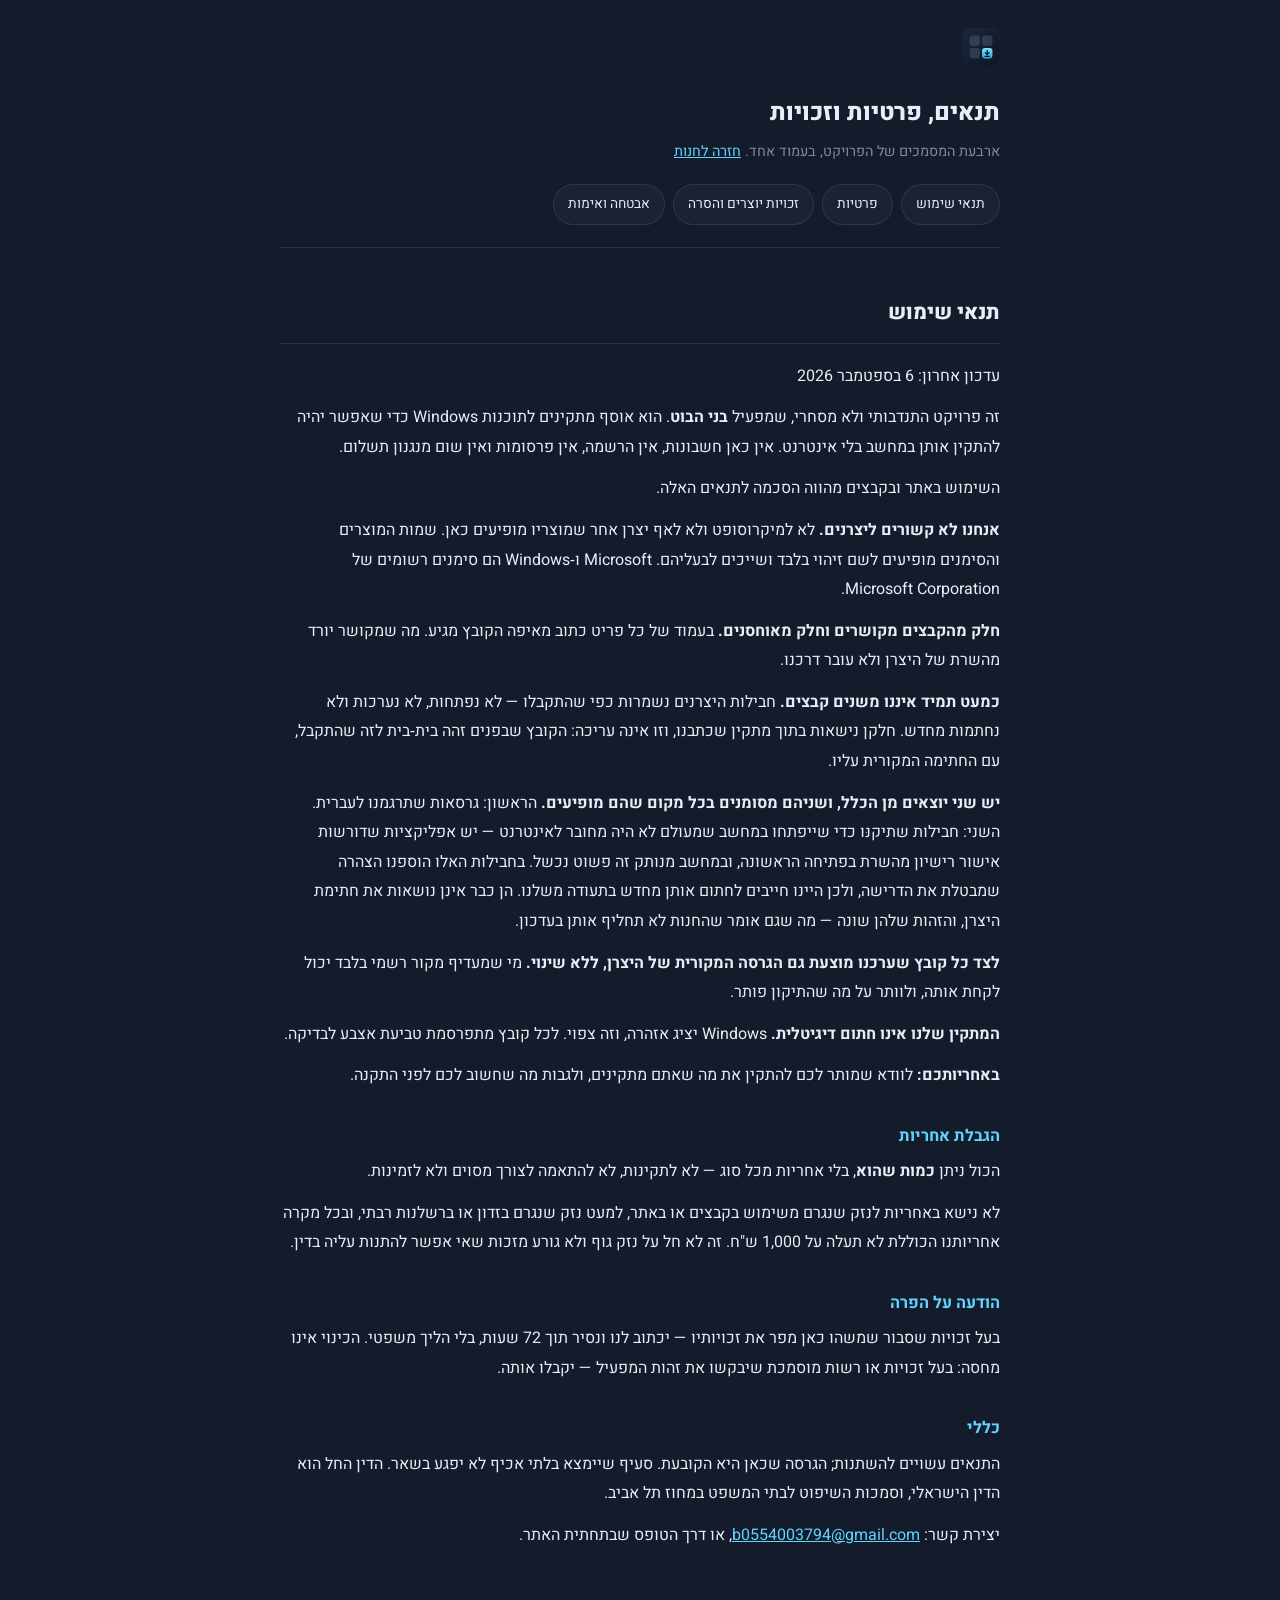
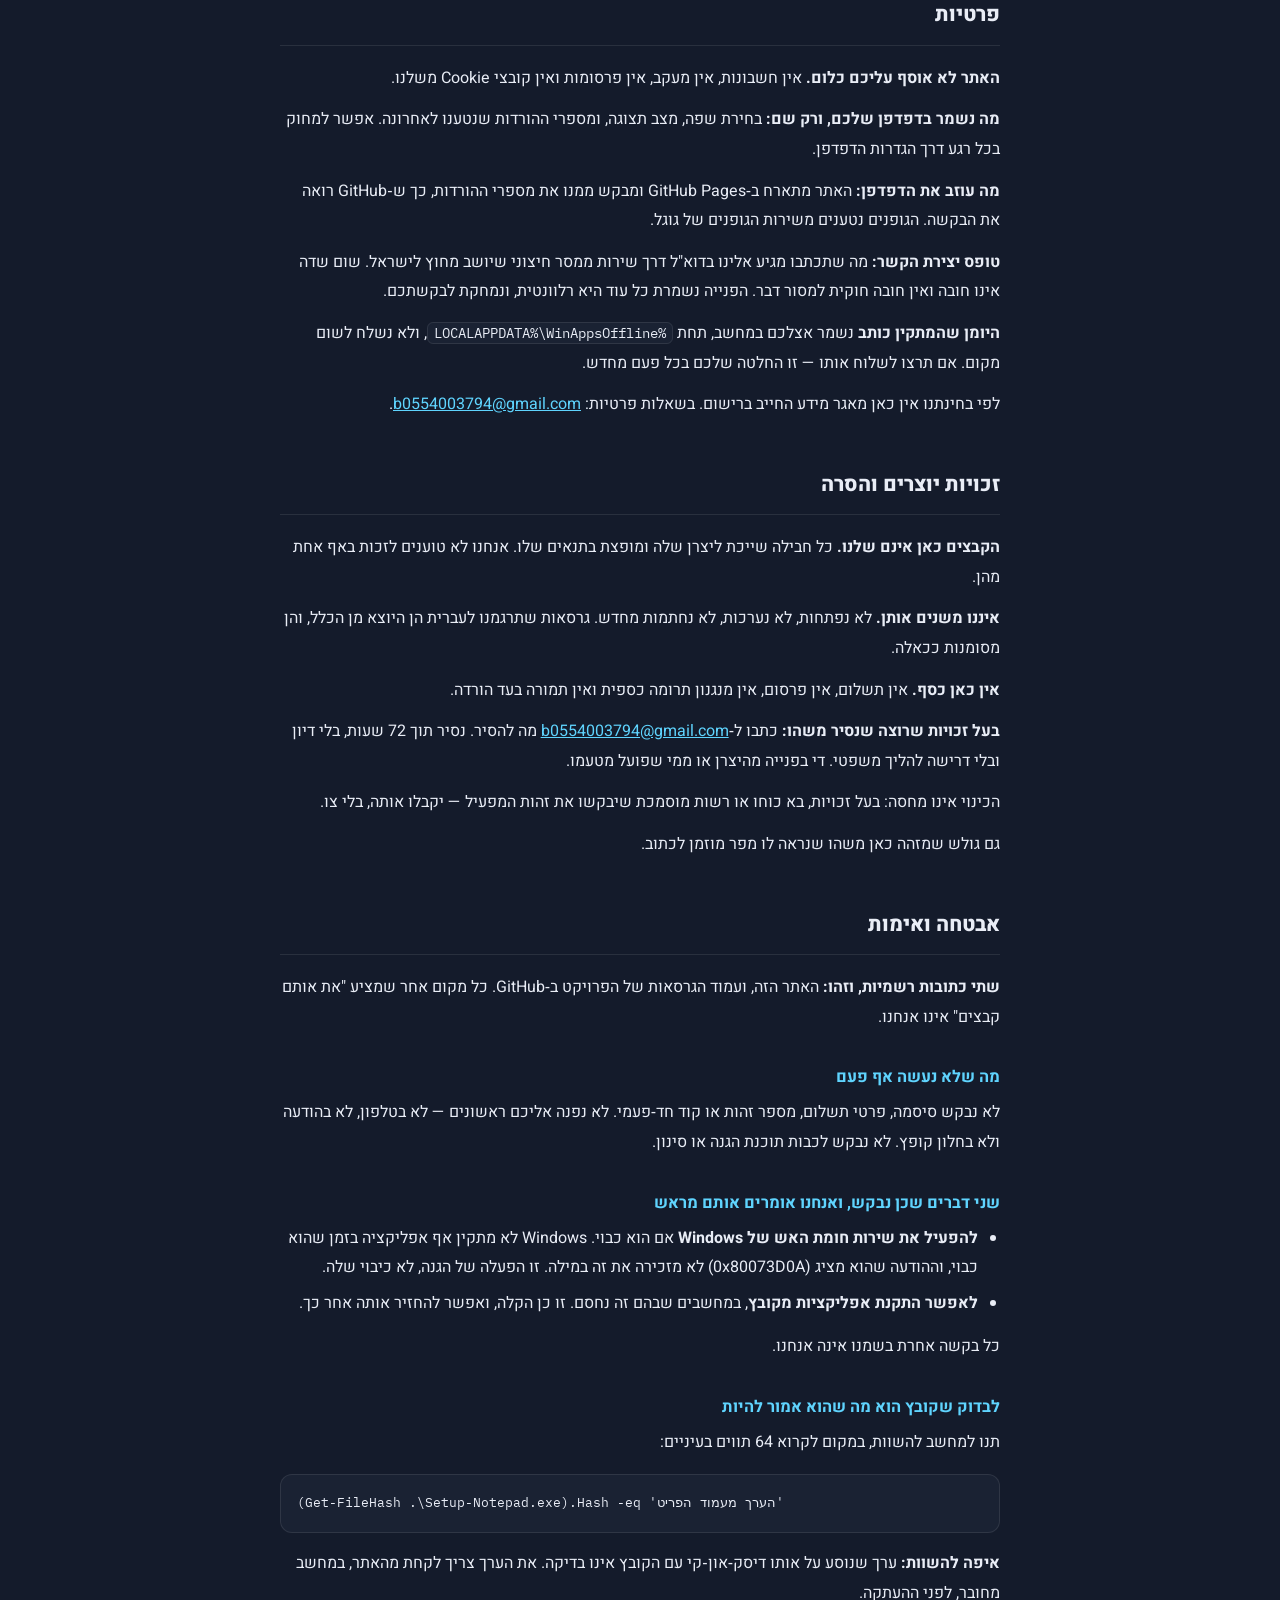
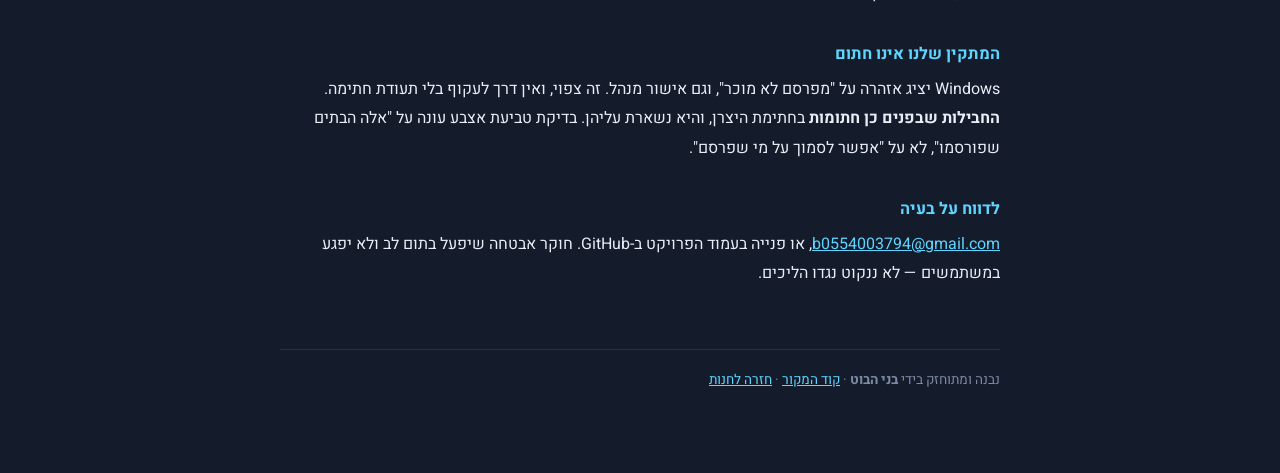
==== commit 83850bf9: "Offer the maker's original beside anything we repaired A repaired package is no longer the only thin" ====
--- a/legal.html
+++ b/legal.html
@@ -63,7 +63,9 @@
 <p>השימוש באתר ובקבצים מהווה הסכמה לתנאים האלה.</p>
 <p><b>אנחנו לא קשורים ליצרנים.</b> לא למיקרוסופט ולא לאף יצרן אחר שמוצריו מופיעים כאן. שמות המוצרים והסימנים מופיעים לשם זיהוי בלבד ושייכים לבעליהם. ‏Microsoft ו‑Windows הם סימנים רשומים של Microsoft Corporation.</p>
 <p><b>חלק מהקבצים מקושרים וחלק מאוחסנים.</b> בעמוד של כל פריט כתוב מאיפה הקובץ מגיע. מה שמקושר יורד מהשרת של היצרן ולא עובר דרכנו.</p>
-<p><b>איננו משנים קבצים.</b> חבילות היצרנים נשמרות כפי שהתקבלו — לא נפתחות, לא נערכות ולא נחתמות מחדש. חלקן נישאות בתוך מתקין שכתבנו, וזו אינה עריכה: הקובץ שבפנים זהה בית‑בית לזה שהתקבל, עם החתימה המקורית עליו. היוצא מן הכלל הוא גרסאות שתרגמנו לעברית — אותן כן שינינו, וזה מסומן בכל מקום שהן מופיעות.</p>
+<p><b>כמעט תמיד איננו משנים קבצים.</b> חבילות היצרנים נשמרות כפי שהתקבלו — לא נפתחות, לא נערכות ולא נחתמות מחדש. חלקן נישאות בתוך מתקין שכתבנו, וזו אינה עריכה: הקובץ שבפנים זהה בית‑בית לזה שהתקבל, עם החתימה המקורית עליו.</p>
+  <p><b>יש שני יוצאים מן הכלל, ושניהם מסומנים בכל מקום שהם מופיעים.</b> הראשון: גרסאות שתרגמנו לעברית. השני: חבילות שתיקנּו כדי שייפתחו במחשב שמעולם לא היה מחובר לאינטרנט — יש אפליקציות שדורשות אישור רישיון מהשרת בפתיחה הראשונה, ובמחשב מנותק זה פשוט נכשל. בחבילות האלו הוספנו הצהרה שמבטלת את הדרישה, ולכן היינו חייבים לחתום אותן מחדש בתעודה משלנו. הן כבר אינן נושאות את חתימת היצרן, והזהות שלהן שונה — מה שגם אומר שהחנות לא תחליף אותן בעדכון.</p>
+  <p><b>לצד כל קובץ שערכנו מוצעת גם הגרסה המקורית של היצרן, ללא שינוי.</b> מי שמעדיף מקור רשמי בלבד יכול לקחת אותה, ולוותר על מה שהתיקון פותר.</p>
 <p><b>המתקין שלנו אינו חתום דיגיטלית.</b> ‏Windows יציג אזהרה, וזה צפוי. לכל קובץ מתפרסמת טביעת אצבע לבדיקה.</p>
 <p><b>באחריותכם:</b> לוודא שמותר לכם להתקין את מה שאתם מתקינים, ולגבות מה שחשוב לכם לפני התקנה.</p>
 <h3>הגבלת אחריות</h3>
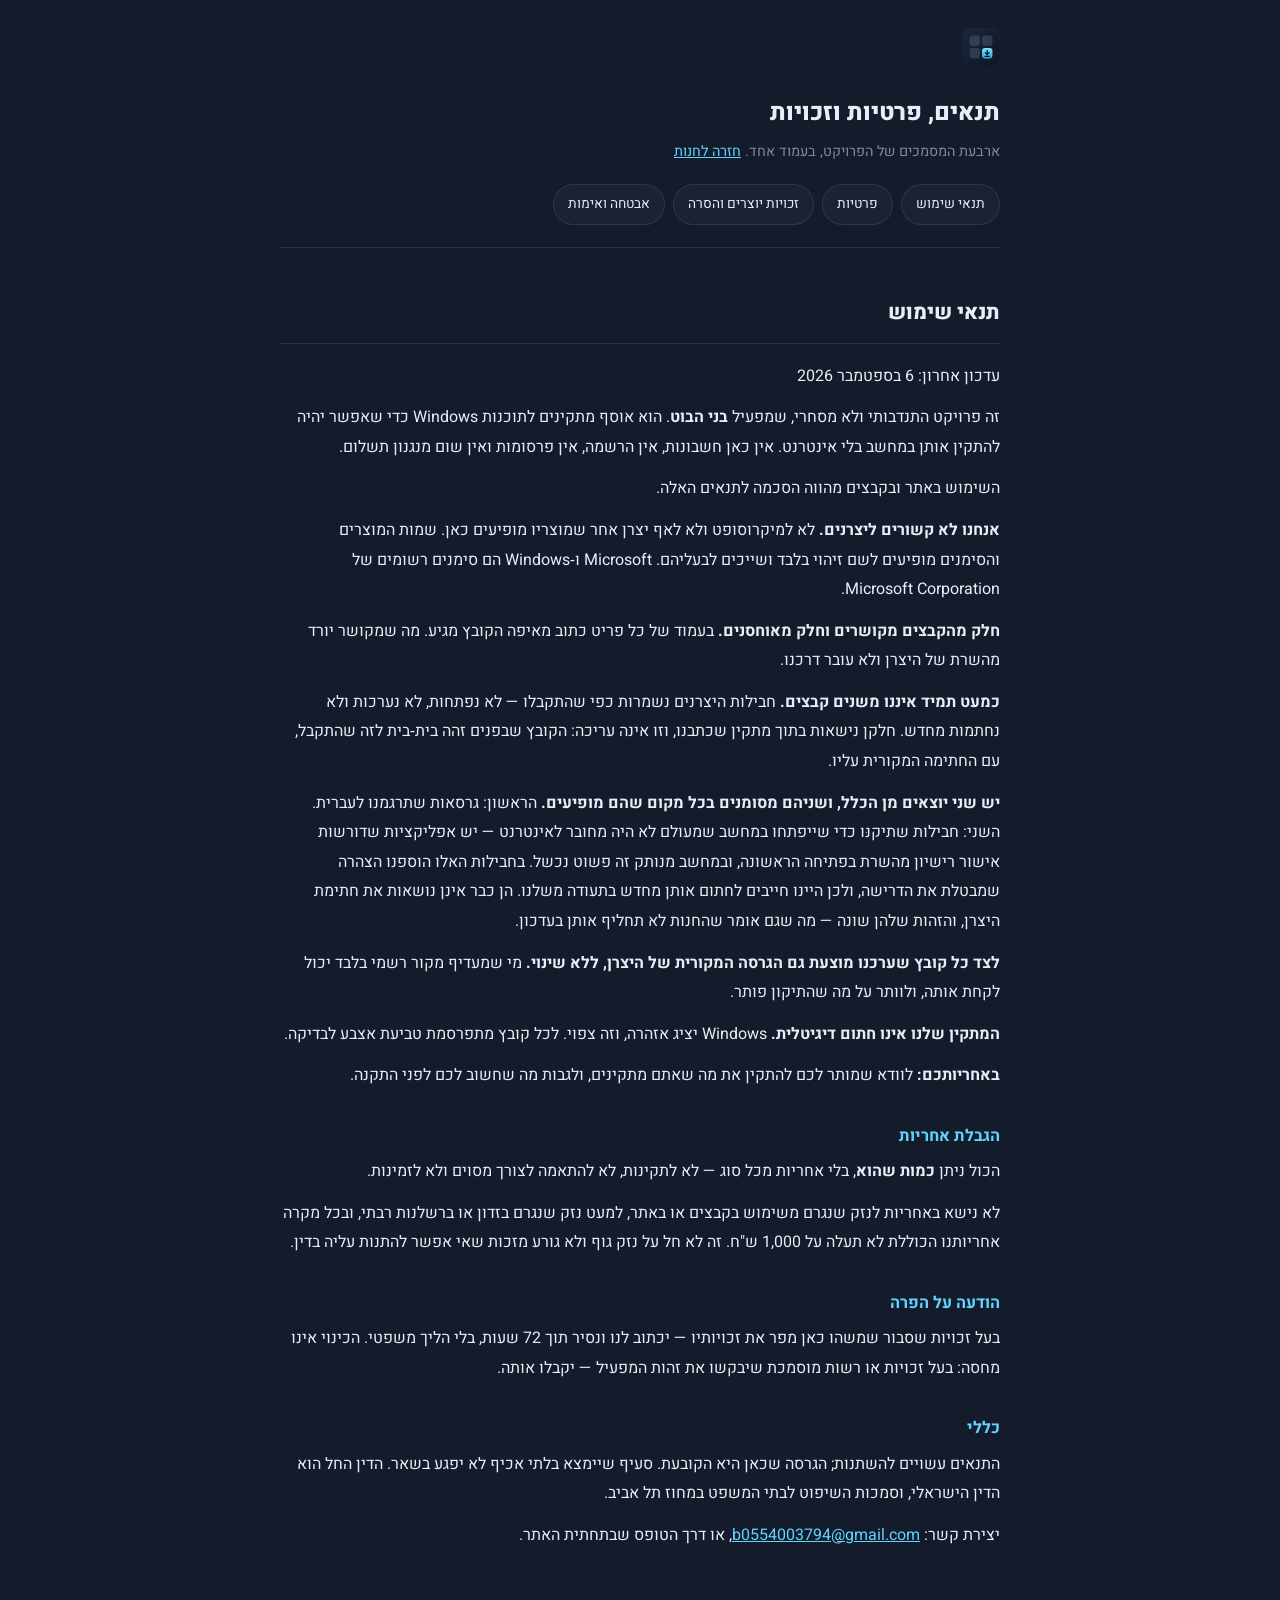
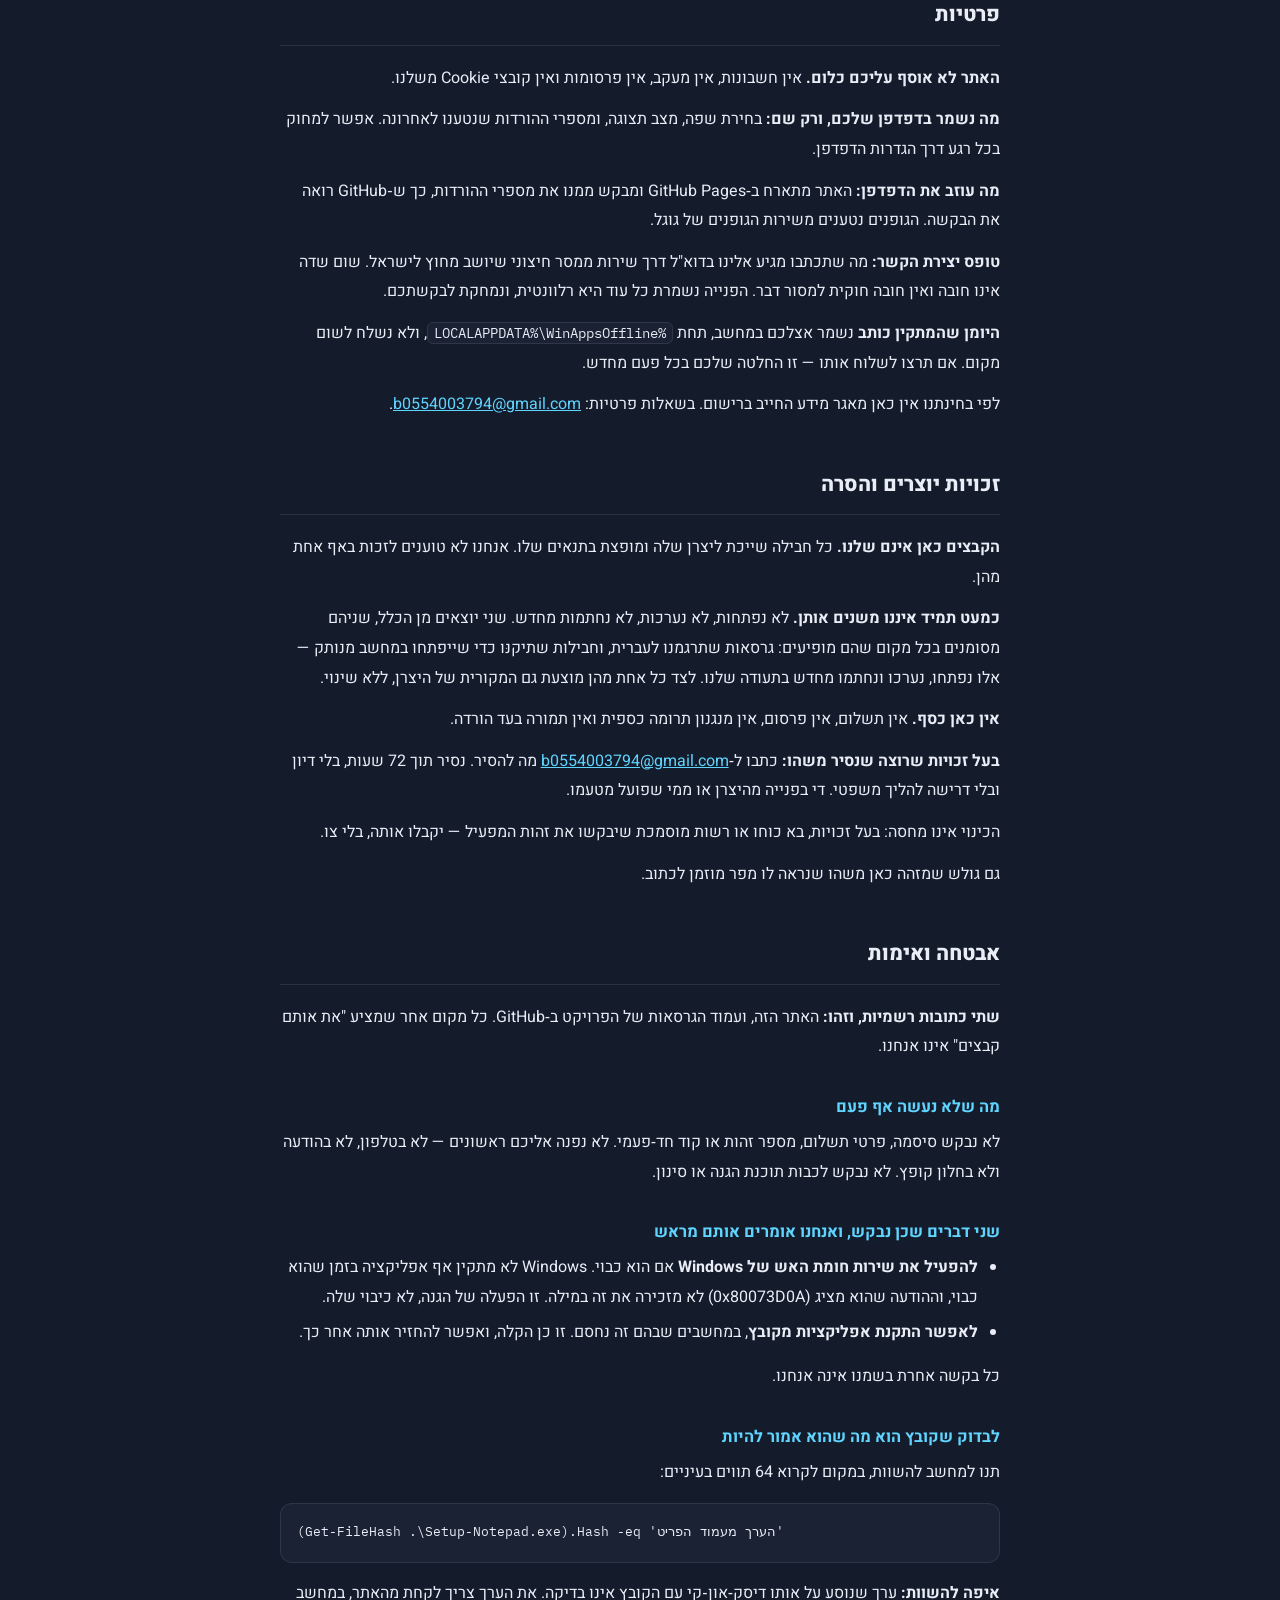
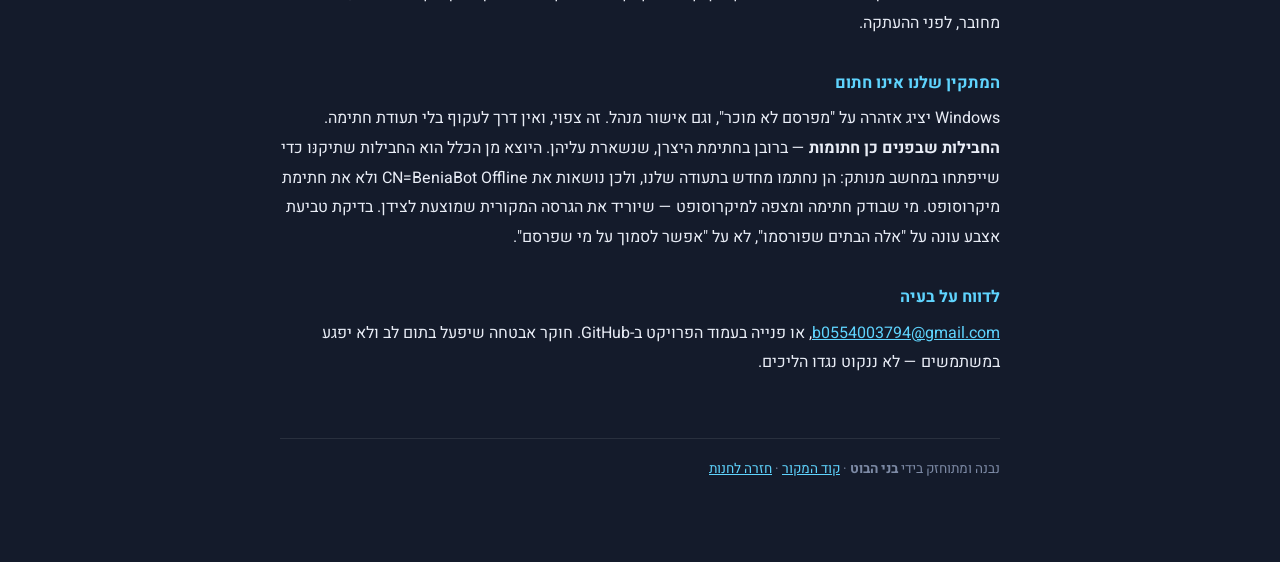
==== commit d8b1b5b6: "Carry CAPS FIX ourselves, and stop claiming nothing is re-signed Two separate reports, both of them " ====
--- a/legal.html
+++ b/legal.html
@@ -89,7 +89,7 @@
 <section id="copyright">
 <h2>זכויות יוצרים והסרה</h2>
 <p><b>הקבצים כאן אינם שלנו.</b> כל חבילה שייכת ליצרן שלה ומופצת בתנאים שלו. אנחנו לא טוענים לזכות באף אחת מהן.</p>
-<p><b>איננו משנים אותן.</b> לא נפתחות, לא נערכות, לא נחתמות מחדש. גרסאות שתרגמנו לעברית הן היוצא מן הכלל, והן מסומנות ככאלה.</p>
+<p><b>כמעט תמיד איננו משנים אותן.</b> לא נפתחות, לא נערכות, לא נחתמות מחדש. שני יוצאים מן הכלל, שניהם מסומנים בכל מקום שהם מופיעים: גרסאות שתרגמנו לעברית, וחבילות שתיקנּו כדי שייפתחו במחשב מנותק — אלו נפתחו, נערכו ונחתמו מחדש בתעודה שלנו. לצד כל אחת מהן מוצעת גם המקורית של היצרן, ללא שינוי.</p>
 <p><b>אין כאן כסף.</b> אין תשלום, אין פרסום, אין מנגנון תרומה כספית ואין תמורה בעד הורדה.</p>
 <p><b>בעל זכויות שרוצה שנסיר משהו:</b> כתבו ל‑<a href="mailto:b0554003794@gmail.com">b0554003794@gmail.com</a> מה להסיר. נסיר תוך 72 שעות, בלי דיון ובלי דרישה להליך משפטי. די בפנייה מהיצרן או ממי שפועל מטעמו.</p>
 <p>הכינוי אינו מחסה: בעל זכויות, בא כוחו או רשות מוסמכת שיבקשו את זהות המפעיל — יקבלו אותה, בלי צו.</p>
@@ -109,7 +109,7 @@
 </code></pre>
 <p><b>איפה להשוות:</b> ערך שנוסע על אותו דיסק‑און‑קי עם הקובץ אינו בדיקה. את הערך צריך לקחת מהאתר, במחשב מחובר, לפני ההעתקה.</p>
 <h3>המתקין שלנו אינו חתום</h3>
-<p>‏Windows יציג אזהרה על "מפרסם לא מוכר", וגם אישור מנהל. זה צפוי, ואין דרך לעקוף בלי תעודת חתימה. <b>החבילות שבפנים כן חתומות</b> בחתימת היצרן, והיא נשארת עליהן. בדיקת טביעת אצבע עונה על "אלה הבתים שפורסמו", לא על "אפשר לסמוך על מי שפרסם".</p>
+<p>‏Windows יציג אזהרה על "מפרסם לא מוכר", וגם אישור מנהל. זה צפוי, ואין דרך לעקוף בלי תעודת חתימה. <b>החבילות שבפנים כן חתומות</b> — ברובן בחתימת היצרן, שנשארת עליהן. היוצא מן הכלל הוא החבילות שתיקנּו כדי שייפתחו במחשב מנותק: הן נחתמו מחדש בתעודה שלנו, ולכן נושאות את <span dir="ltr">CN=BeniaBot Offline</span> ולא את חתימת מיקרוסופט. מי שבודק חתימה ומצפה למיקרוסופט — שיוריד את הגרסה המקורית שמוצעת לצידן. בדיקת טביעת אצבע עונה על "אלה הבתים שפורסמו", לא על "אפשר לסמוך על מי שפרסם".</p>
 <h3>לדווח על בעיה</h3>
 <p><a href="mailto:b0554003794@gmail.com">b0554003794@gmail.com</a>, או פנייה בעמוד הפרויקט ב-GitHub. חוקר אבטחה שיפעל בתום לב ולא יפגע במשתמשים — לא ננקוט נגדו הליכים.</p>
 </section>
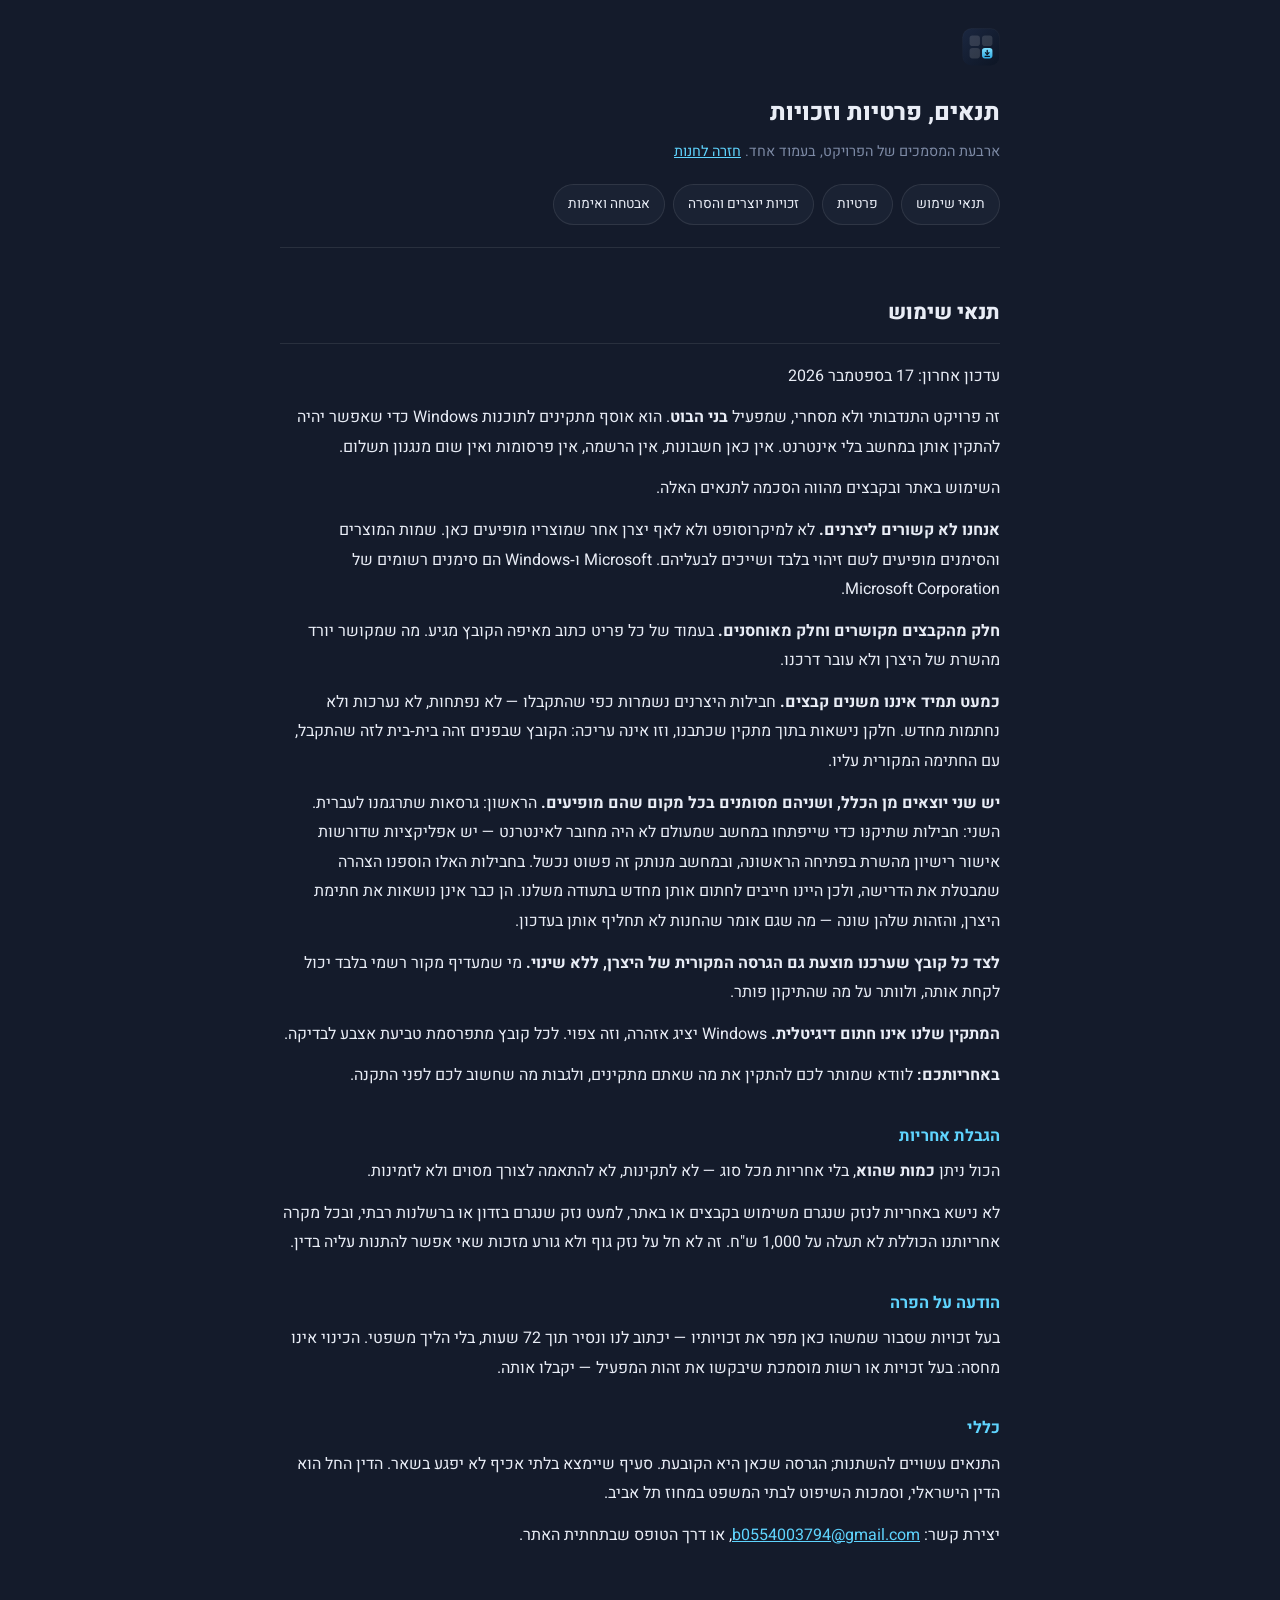
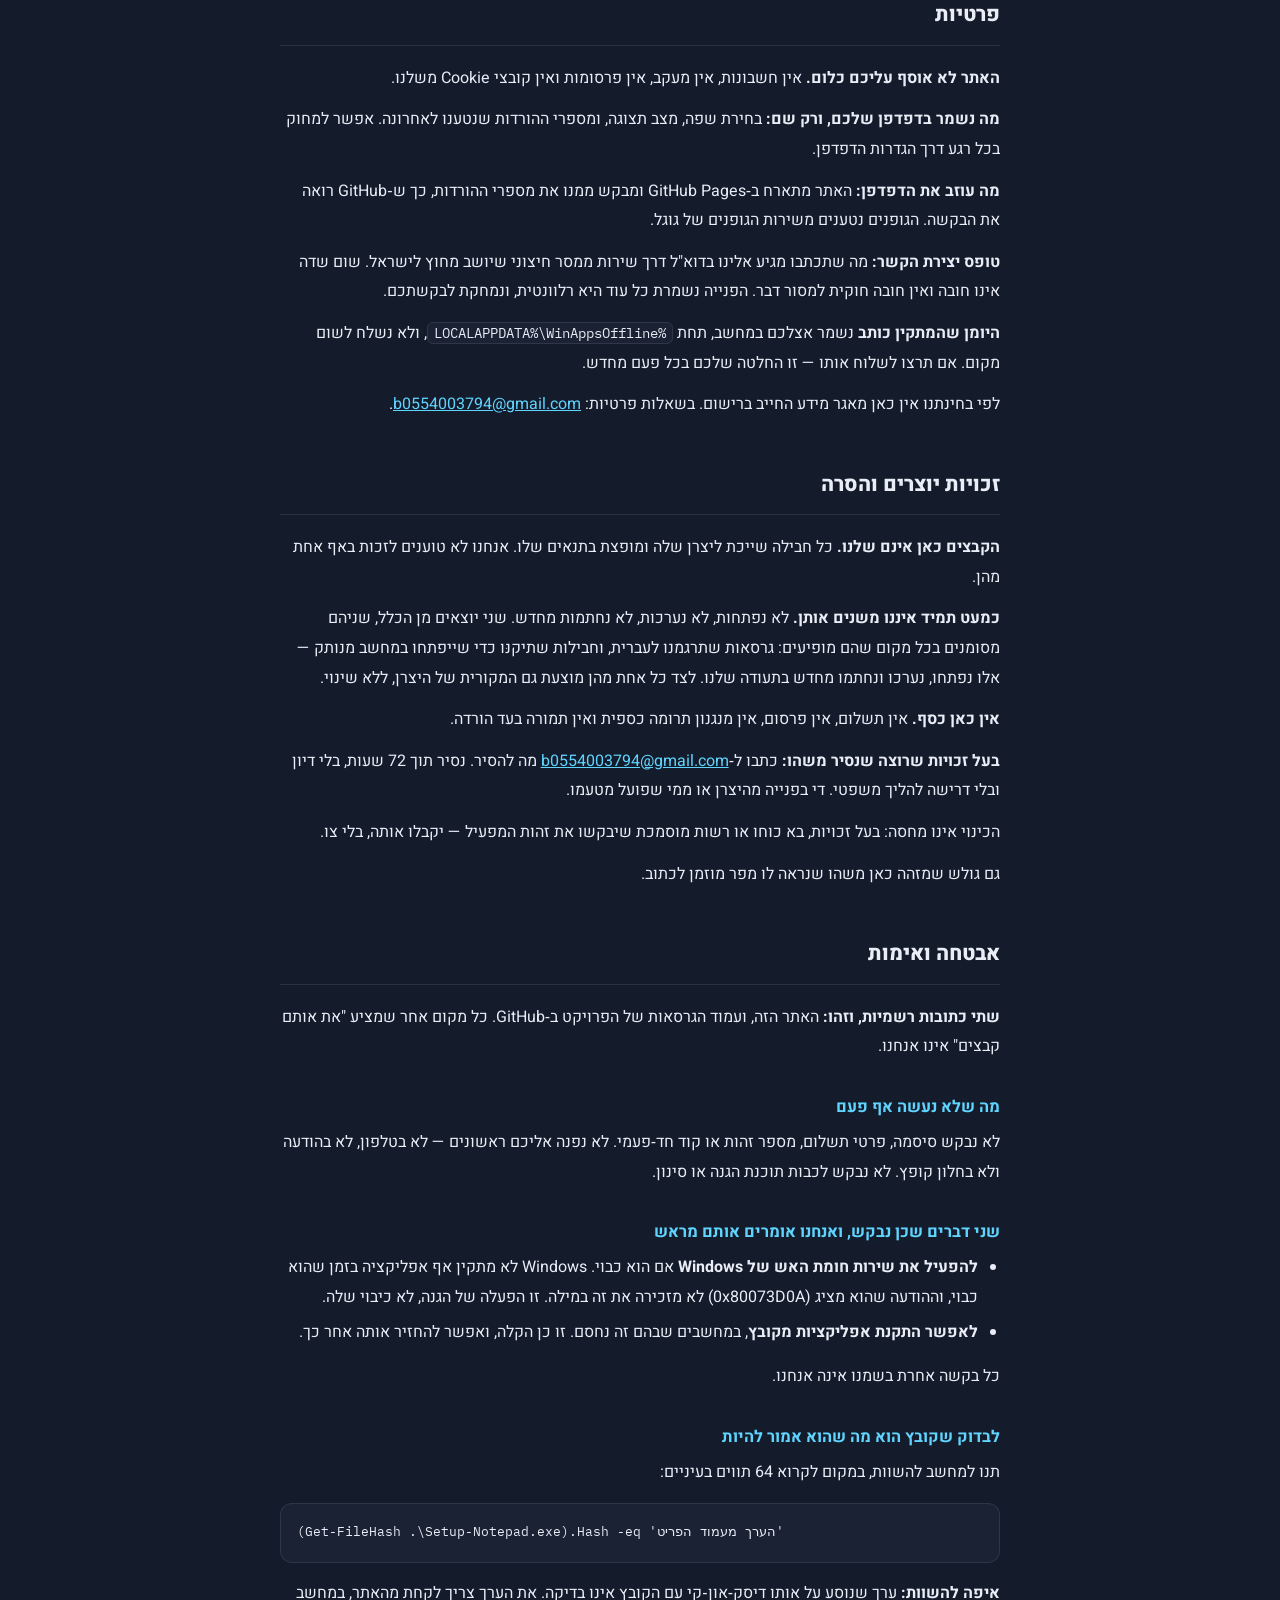
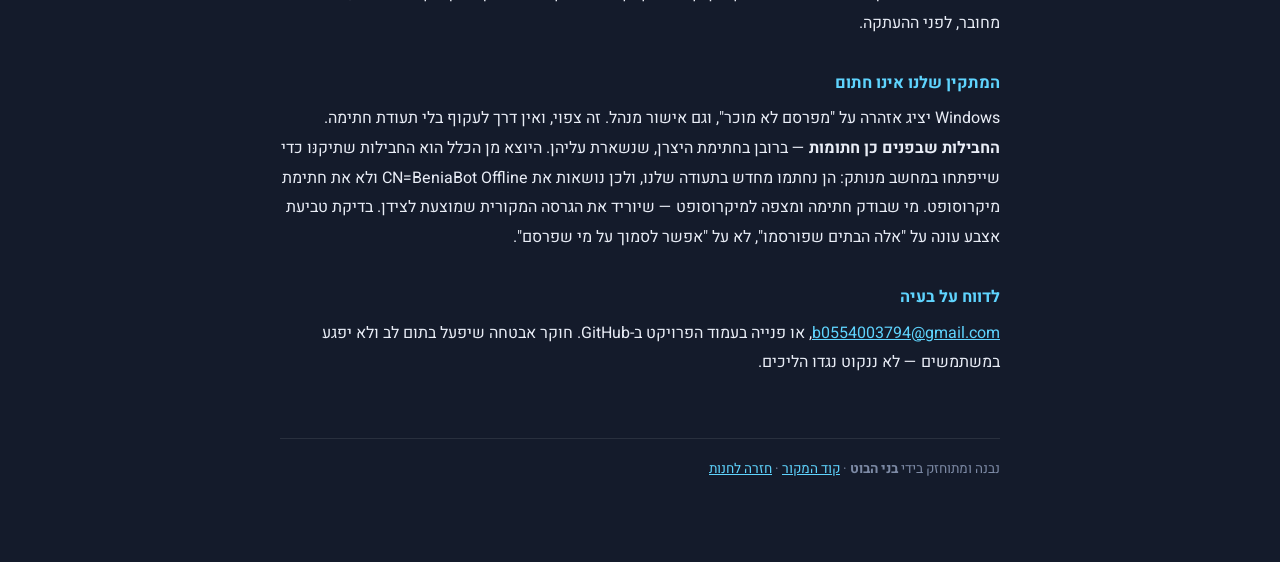
==== commit 90db7c98: "Say whose work each file is, and label the packages we rebuilt Two reports, both of them the card fa" ====
--- a/legal.html
+++ b/legal.html
@@ -58,7 +58,7 @@
 </header>
 <section id="terms">
 <h2>תנאי שימוש</h2>
-<p>עדכון אחרון: 6 בספטמבר 2026</p>
+<p>עדכון אחרון: 17 בספטמבר 2026</p>
 <p>זה פרויקט התנדבותי ולא מסחרי, שמפעיל <b>בני הבוט</b>. הוא אוסף מתקינים לתוכנות Windows כדי שאפשר יהיה להתקין אותן במחשב בלי אינטרנט. אין כאן חשבונות, אין הרשמה, אין פרסומות ואין שום מנגנון תשלום.</p>
 <p>השימוש באתר ובקבצים מהווה הסכמה לתנאים האלה.</p>
 <p><b>אנחנו לא קשורים ליצרנים.</b> לא למיקרוסופט ולא לאף יצרן אחר שמוצריו מופיעים כאן. שמות המוצרים והסימנים מופיעים לשם זיהוי בלבד ושייכים לבעליהם. ‏Microsoft ו‑Windows הם סימנים רשומים של Microsoft Corporation.</p>
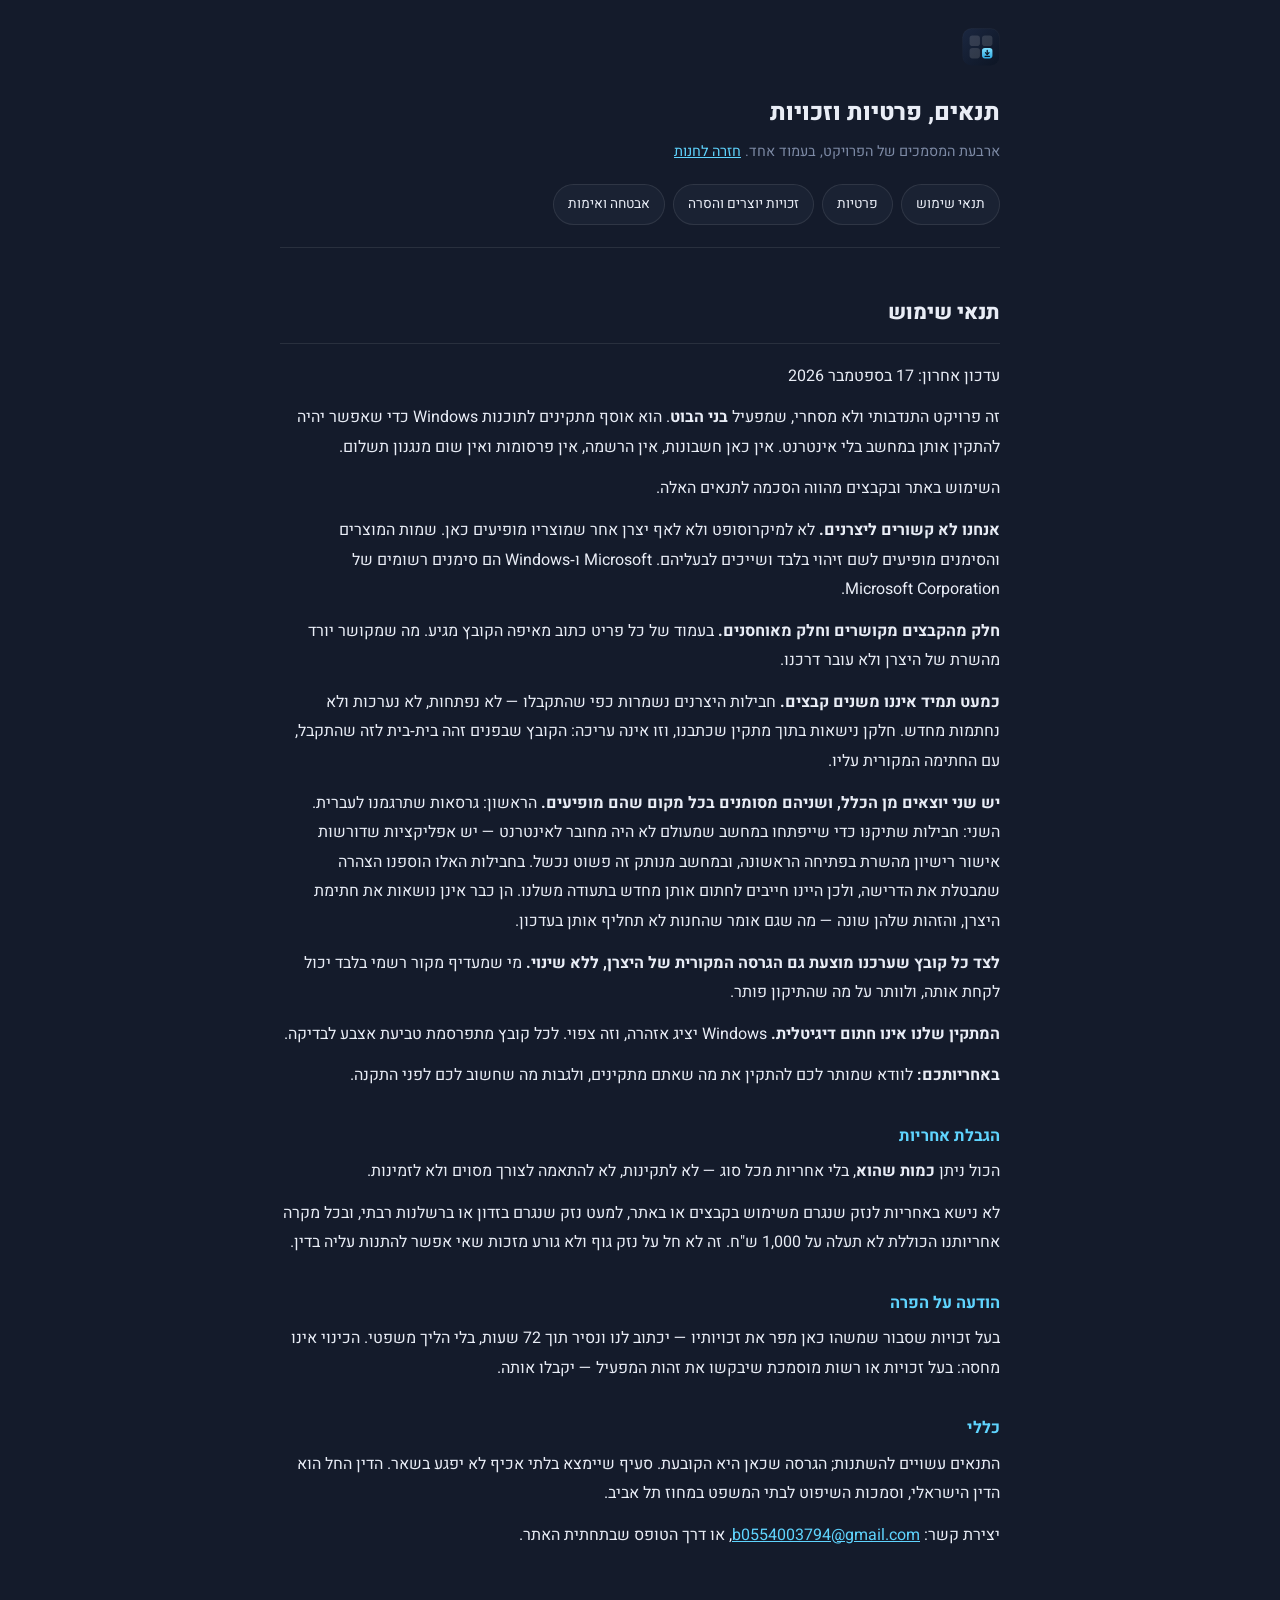
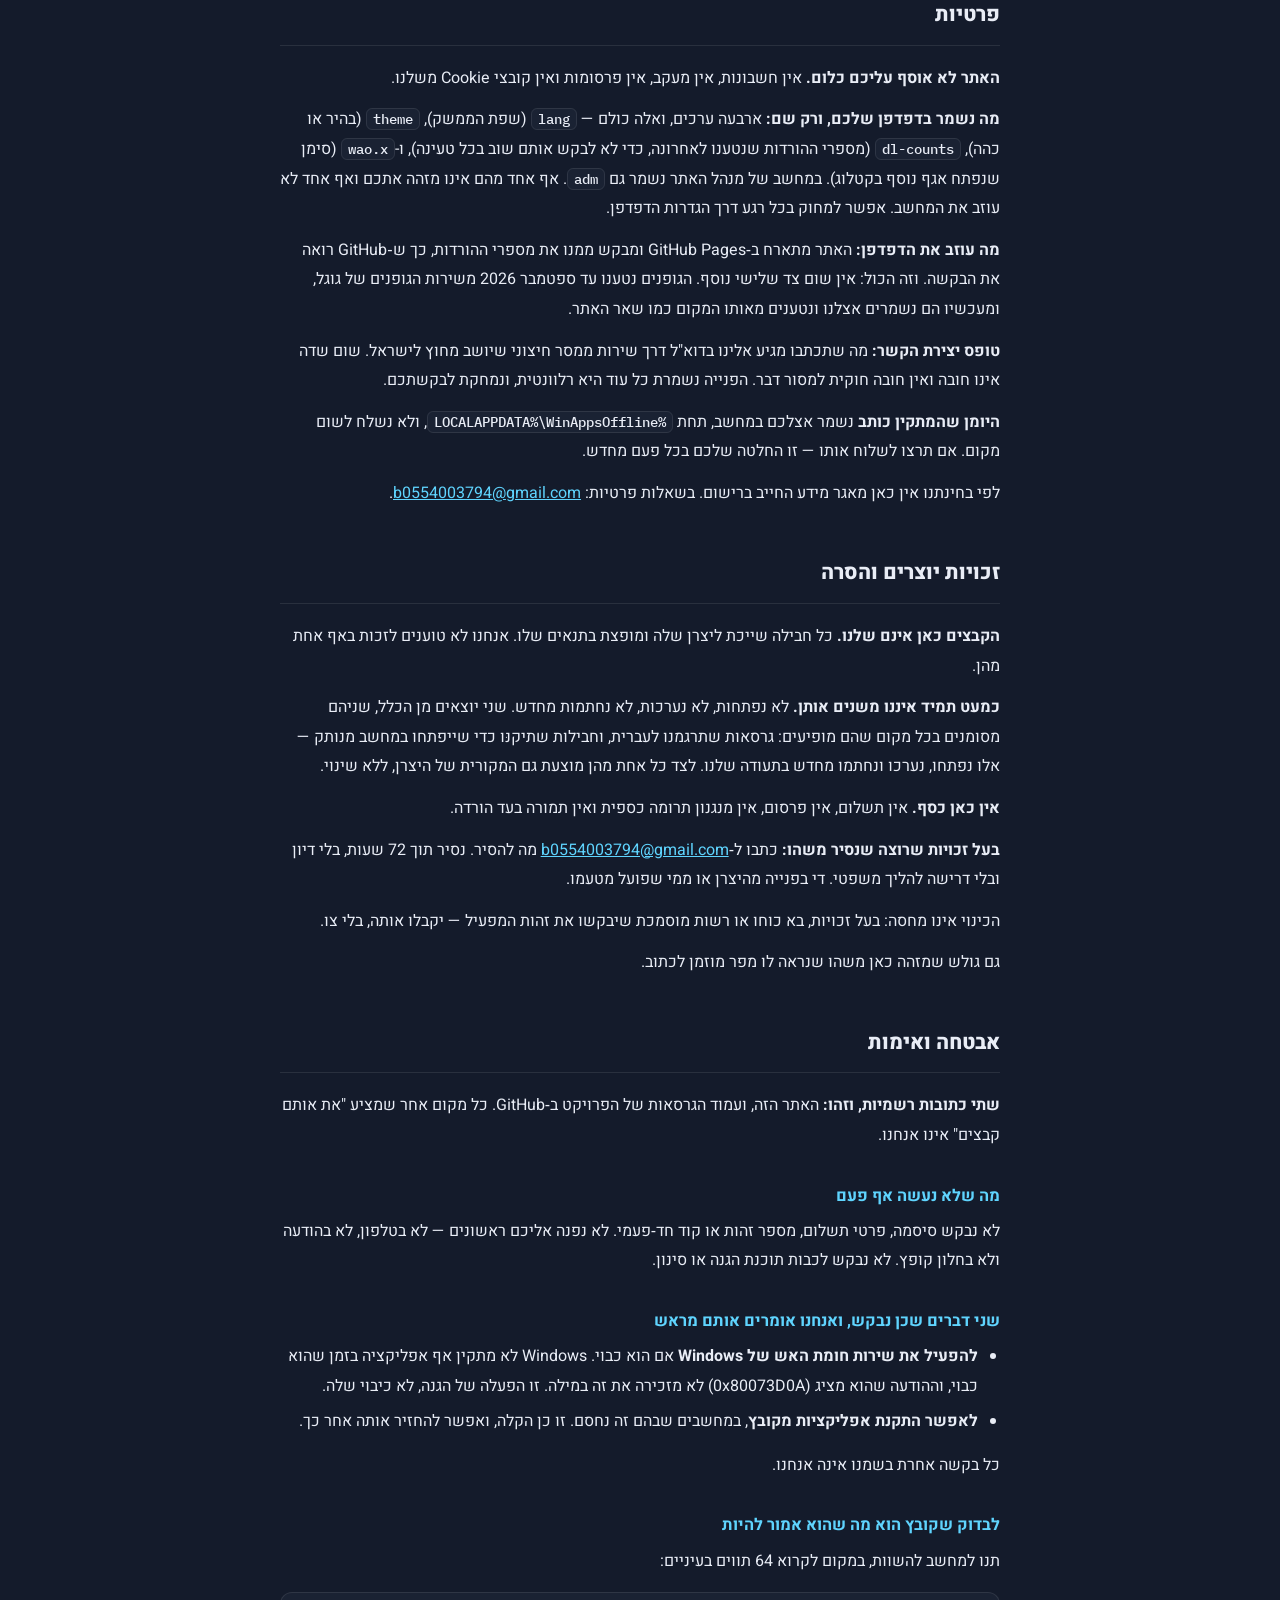
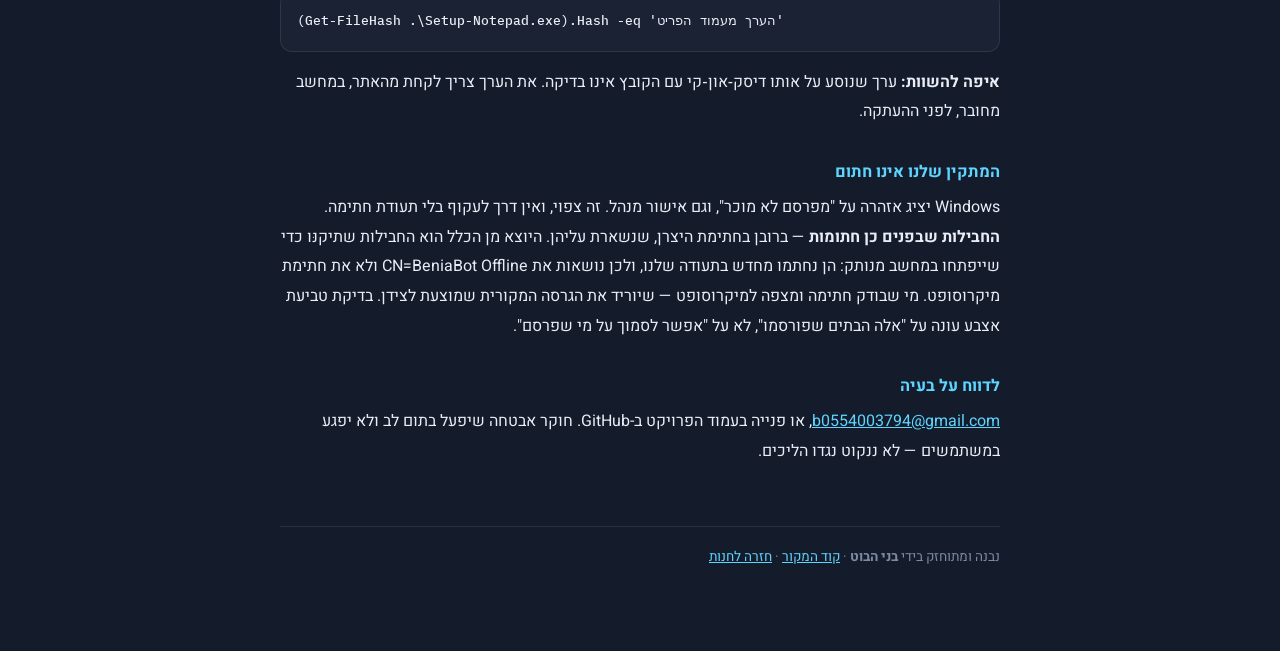
==== commit 494a50d4: "Carry the fonts ourselves, and stop the cards saying things nobody asked The page fetched its typefa" ====
--- a/legal.html
+++ b/legal.html
@@ -7,9 +7,18 @@
 <meta name="description" content="תנאי השימוש, מדיניות הפרטיות, זכויות היוצרים והוראות האימות של חנות האפליקציות האופליין.">
 <meta name="referrer" content="strict-origin-when-cross-origin">
 <link rel="icon" href="logo.svg">
-<link rel="preconnect" href="https://fonts.googleapis.com">
-<link rel="preconnect" href="https://fonts.gstatic.com" crossorigin>
-<link href="https://fonts.googleapis.com/css2?family=Heebo:wght@400;500;700;800&family=IBM+Plex+Mono:wght@500&display=swap" rel="stylesheet">
+<!-- carried by this project, not fetched from anyone; see build/getfonts.js -->
+<style>
+@font-face{font-family:'Heebo';font-style:normal;font-weight:400;font-display:swap;src:url(fonts/Heebo-400-hebrew.woff2) format('woff2');unicode-range:U+0307-0308, U+0590-05FF, U+200C-2010, U+20AA, U+25CC, U+FB1D-FB4F}
+@font-face{font-family:'Heebo';font-style:normal;font-weight:400;font-display:swap;src:url(fonts/Heebo-400-latin.woff2) format('woff2');unicode-range:U+0000-00FF, U+0131, U+0152-0153, U+02BB-02BC, U+02C6, U+02DA, U+02DC, U+0304, U+0308, U+0329, U+2000-206F, U+20AC, U+2122, U+2191, U+2193, U+2212, U+2215, U+FEFF, U+FFFD}
+@font-face{font-family:'Heebo';font-style:normal;font-weight:500;font-display:swap;src:url(fonts/Heebo-500-hebrew.woff2) format('woff2');unicode-range:U+0307-0308, U+0590-05FF, U+200C-2010, U+20AA, U+25CC, U+FB1D-FB4F}
+@font-face{font-family:'Heebo';font-style:normal;font-weight:500;font-display:swap;src:url(fonts/Heebo-500-latin.woff2) format('woff2');unicode-range:U+0000-00FF, U+0131, U+0152-0153, U+02BB-02BC, U+02C6, U+02DA, U+02DC, U+0304, U+0308, U+0329, U+2000-206F, U+20AC, U+2122, U+2191, U+2193, U+2212, U+2215, U+FEFF, U+FFFD}
+@font-face{font-family:'Heebo';font-style:normal;font-weight:700;font-display:swap;src:url(fonts/Heebo-700-hebrew.woff2) format('woff2');unicode-range:U+0307-0308, U+0590-05FF, U+200C-2010, U+20AA, U+25CC, U+FB1D-FB4F}
+@font-face{font-family:'Heebo';font-style:normal;font-weight:700;font-display:swap;src:url(fonts/Heebo-700-latin.woff2) format('woff2');unicode-range:U+0000-00FF, U+0131, U+0152-0153, U+02BB-02BC, U+02C6, U+02DA, U+02DC, U+0304, U+0308, U+0329, U+2000-206F, U+20AC, U+2122, U+2191, U+2193, U+2212, U+2215, U+FEFF, U+FFFD}
+@font-face{font-family:'Heebo';font-style:normal;font-weight:800;font-display:swap;src:url(fonts/Heebo-800-hebrew.woff2) format('woff2');unicode-range:U+0307-0308, U+0590-05FF, U+200C-2010, U+20AA, U+25CC, U+FB1D-FB4F}
+@font-face{font-family:'Heebo';font-style:normal;font-weight:800;font-display:swap;src:url(fonts/Heebo-800-latin.woff2) format('woff2');unicode-range:U+0000-00FF, U+0131, U+0152-0153, U+02BB-02BC, U+02C6, U+02DA, U+02DC, U+0304, U+0308, U+0329, U+2000-206F, U+20AC, U+2122, U+2191, U+2193, U+2212, U+2215, U+FEFF, U+FFFD}
+@font-face{font-family:'IBM Plex Mono';font-style:normal;font-weight:500;font-display:swap;src:url(fonts/IBMPlexMono-500-latin.woff2) format('woff2');unicode-range:U+0000-00FF, U+0131, U+0152-0153, U+02BB-02BC, U+02C6, U+02DA, U+02DC, U+0304, U+0308, U+0329, U+2000-206F, U+20AC, U+2122, U+2191, U+2193, U+2212, U+2215, U+FEFF, U+FFFD}
+</style>
 <style>
   :root {
     --ink:#e9edf6; --muted:#7d8aa5; --accent:#5fd4fe; --on-accent:#0b1524;
@@ -80,8 +89,8 @@
 <section id="privacy">
 <h2>פרטיות</h2>
 <p><b>האתר לא אוסף עליכם כלום.</b> אין חשבונות, אין מעקב, אין פרסומות ואין קובצי Cookie משלנו.</p>
-<p><b>מה נשמר בדפדפן שלכם, ורק שם:</b> בחירת שפה, מצב תצוגה, ומספרי ההורדות שנטענו לאחרונה. אפשר למחוק בכל רגע דרך הגדרות הדפדפן.</p>
-<p><b>מה עוזב את הדפדפן:</b> האתר מתארח ב‑GitHub Pages ומבקש ממנו את מספרי ההורדות, כך ש‑GitHub רואה את הבקשה. הגופנים נטענים משירות הגופנים של גוגל.</p>
+<p><b>מה נשמר בדפדפן שלכם, ורק שם:</b> ארבעה ערכים, ואלה כולם — <code>lang</code> (שפת הממשק), <code>theme</code> (בהיר או כהה), <code>dl-counts</code> (מספרי ההורדות שנטענו לאחרונה, כדי לא לבקש אותם שוב בכל טעינה), ו-<code>wao.x</code> (סימן שנפתח אגף נוסף בקטלוג). במחשב של מנהל האתר נשמר גם <code>adm</code>. אף אחד מהם אינו מזהה אתכם ואף אחד לא עוזב את המחשב. אפשר למחוק בכל רגע דרך הגדרות הדפדפן.</p>
+<p><b>מה עוזב את הדפדפן:</b> האתר מתארח ב‑GitHub Pages ומבקש ממנו את מספרי ההורדות, כך ש‑GitHub רואה את הבקשה. וזה הכול: אין שום צד שלישי נוסף. הגופנים נטענו עד ספטמבר 2026 משירות הגופנים של גוגל, ומעכשיו הם נשמרים אצלנו ונטענים מאותו המקום כמו שאר האתר.</p>
 <p><b>טופס יצירת הקשר:</b> מה שתכתבו מגיע אלינו בדוא"ל דרך שירות ממסר חיצוני שיושב מחוץ לישראל. שום שדה אינו חובה ואין חובה חוקית למסור דבר. הפנייה נשמרת כל עוד היא רלוונטית, ונמחקת לבקשתכם.</p>
 <p><b>היומן שהמתקין כותב</b> נשמר אצלכם במחשב, תחת <code>%LOCALAPPDATA%\WinAppsOffline</code>, ולא נשלח לשום מקום. אם תרצו לשלוח אותו — זו החלטה שלכם בכל פעם מחדש.</p>
 <p>לפי בחינתנו אין כאן מאגר מידע החייב ברישום. בשאלות פרטיות: <a href="mailto:b0554003794@gmail.com">b0554003794@gmail.com</a>.</p>
